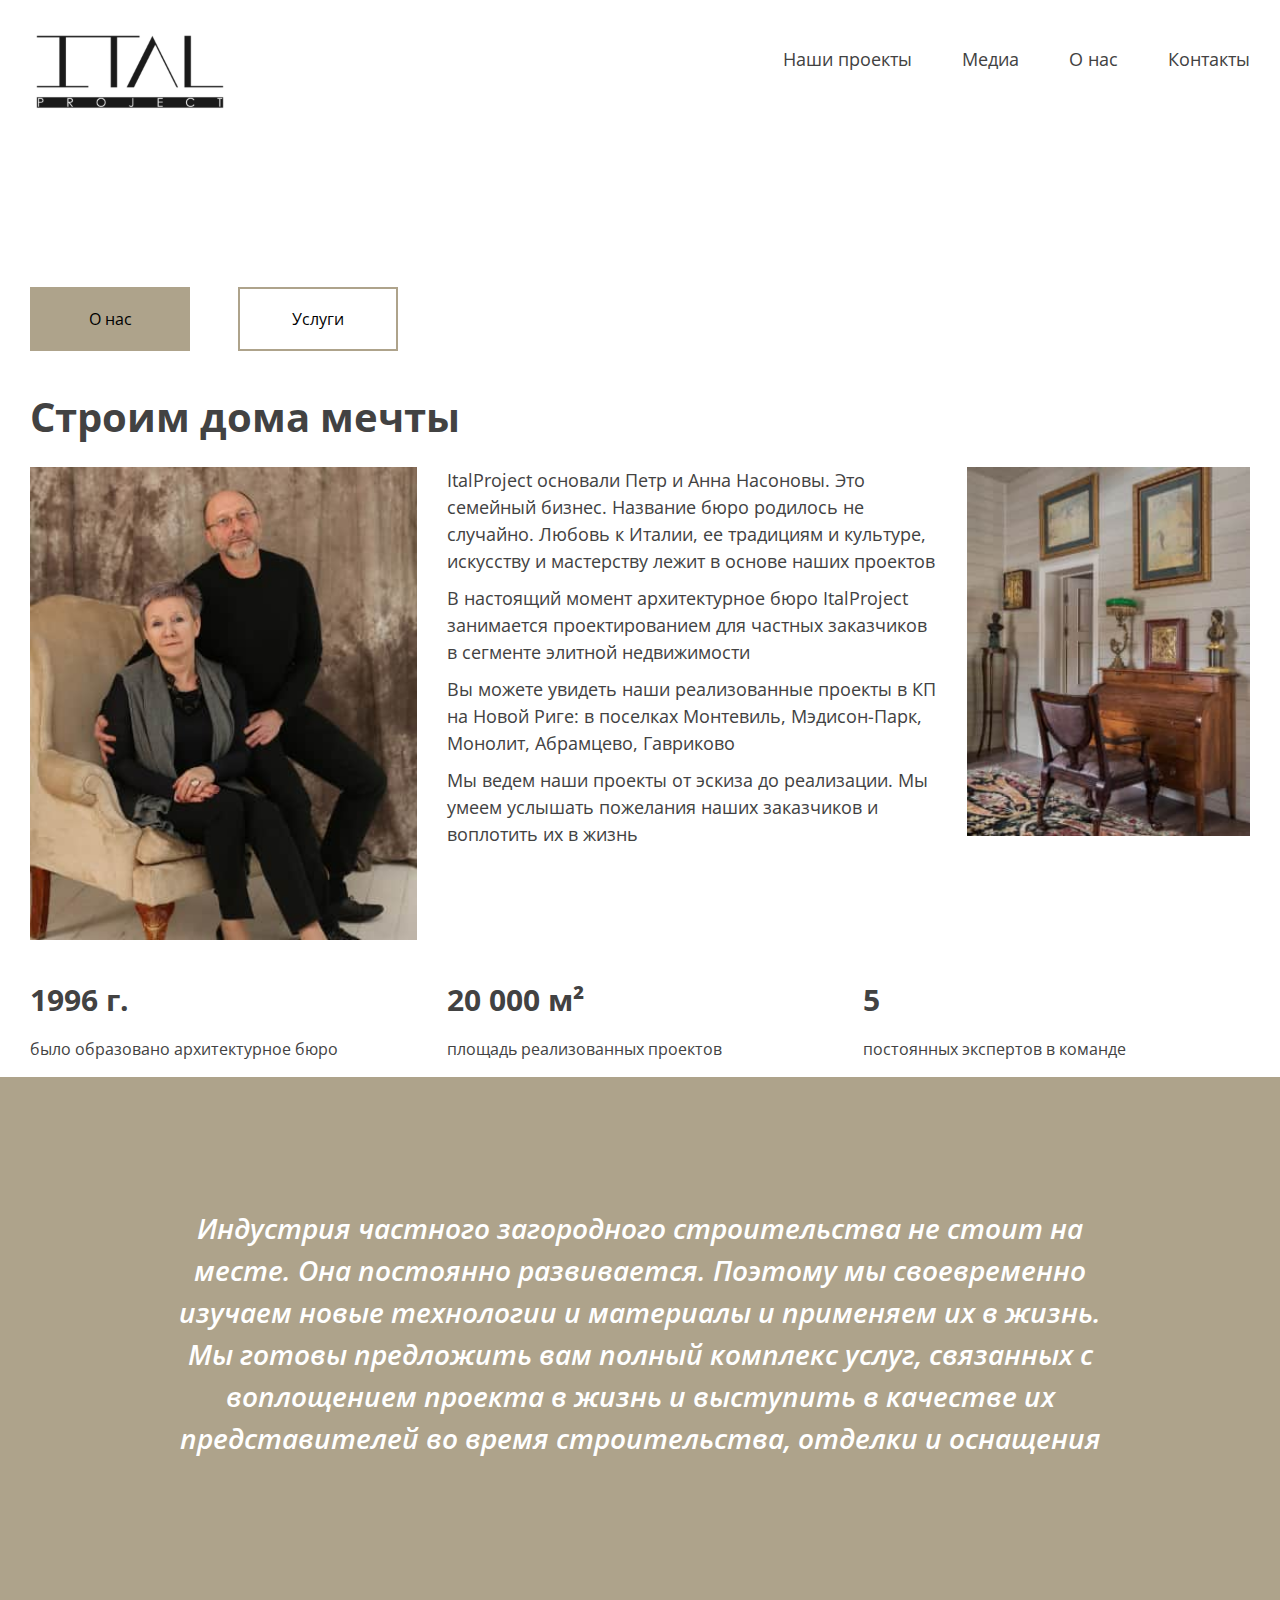
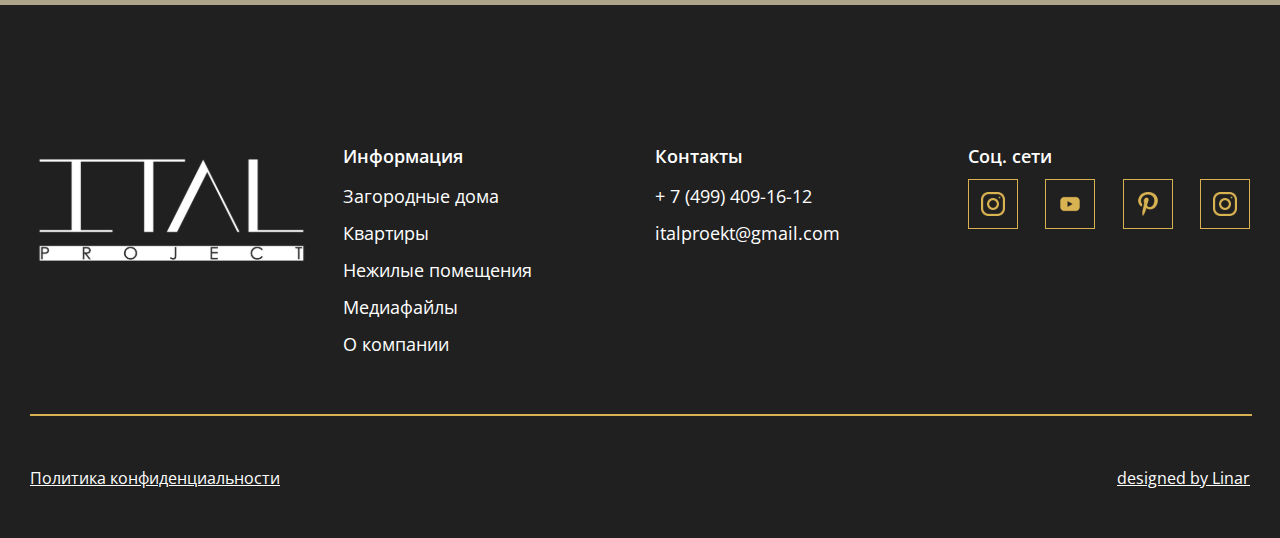
==== about.html @ 13b3e8b6 "Add files via upload" ====
<!DOCTYPE html>
<html lang="en">

<head>
    <!-- Required meta tags -->
    <meta charset="utf-8">
    <meta http-equiv="X-UA-Compatible" content="IE=edge">
    <meta name="viewport" content="width=device-width, initial-scale=1, maximum-scale=1, shrink-to-fit=no">
    <meta name="robots" content="index, follow">
    <!-- MetaTags -->
    <meta name="description" content="Description of the page less than 150 characters">
    <meta name="keywords" content="KeyWords">
    <!-- OG tags -->
    <meta property="og:type" content="website">
    <meta property="og:url" content="https://example.com">
    <meta property="og:title" content="Content Title">
    <meta property="og:image" content="https://www.developmentlogics.com/wp-content/uploads/2017/07/4.jpg">
    <meta property="og:description" content="Description Here">
    <meta property="og:site_name" content="Site Name">
    <meta property="og:locale" content="ru_RU">
    <meta name="twitter:card" content="summary">
    <meta name="twitter:title" content="Site Name">
    <meta name="twitter:description" content="Description Here">
    <meta name="twitter:image" content="https://www.developmentlogics.com/wp-content/uploads/2017/07/4.jpg">
    <!-- Favivon -->
    <link rel="shortcut icon" href="img/favicon/favicon.ico" type="image/x-icon">
    <!-- Apple Touch Icon -->
    <link rel="apple-touch-icon" href="img/favicon/apple-touch-icon.png">
    <!-- Mobiles Header Color -->
    <meta name="theme-color" content="#000">
    <meta name="msapplication-navbutton-color" content="#000">
    <meta name="apple-mobile-web-app-status-bar-style" content="#000">
    <!-- CSS -->
    <link rel="stylesheet" href="assets/css/libs.css">
    <link rel="stylesheet" href="assets/css/style.css">
    <title></title>
</head>

<body>



    <header class="header-bc" id="header">
        <div class="container">
            <div class="row">
                <div class="col-md-3">
                    <a class="header-logo" href="index.html">
                    </a>
                </div>
                <div class="col-md-6 offset-md-3">
                    <nav class="nav-menu">
                        <a class="menu-item" href="portfolio.html">Наши проекты</a>
                        <a class="menu-item" href="media.html">Медиа</a>
                        <a class="menu-item" href="#">О нас</a>
                        <a class="menu-item" href="#">Контакты</a>
                    </nav>
                </div>
            </div>
            <div class="burger-menu">
                <input type="checkbox" id="menu-toggle" />
                <label id="trigger" for="menu-toggle"></label>
                <label id="burger" for="menu-toggle"></label>
                <ul id="menu">
                    <li><a class="menu-item" href="portfolio.html">Наши проекты</a></li>
                    <li><a class="menu-item" href="media.html">Медиа</a></li>
                    <li><a class="menu-item" href="about.html">О нас</a></li>
                    <li><a class="menu-item" href="#">Контакты</a></li>
                </ul>
            </div>
        </div>
    </header>
    <section class="about">
        <div class="container">
            <div class="row">
                <div class="col-6 col-md-2">
                    <button class="tabs-button button-ative">О нас</button>
                </div>
                <div class="col-6 col-md-2">
                    <button class="tabs-button">Услуги</button>
                </div>
            </div>
            <ul class="tabs">
                <li>

                </li>
                <li>

                </li>
            </ul>
        </div>
        <div class="tab-content tab-active__content">
            <div class="container">
                <div class="row">
                    <div class="col-12">
                        <h2 class="tab-content__header">Строим дома мечты</h2>
                    </div>
                </div>

                <div class="tab-content__info">
                    <div class="row">
                        <div class="col-12 col-md-4">
                            <div class="tab-content__img">
                                <img src="assets/images/abouit-img1.jpg" alt="">
                            </div>
                        </div>
                        <div class="col-12 col-md-5">
                            <div class="tab-content__text">
                                <ul>
                                    <li>
                                        ItalProject основали Петр и Анна Насоновы. Это семейный бизнес. Название бюро родилось не случайно. Любовь к Италии, ее традициям и культуре, искусству и мастерству лежит в основе наших проектов
                                    </li>
                                    <li>
                                        В настоящий момент архитектурное бюро ItalProject занимается проектированием для частных заказчиков в сегменте элитной недвижимости
                                    </li>
                                    <li>
                                        Вы можете увидеть наши реализованные проекты в КП на Новой Риге: в поселках Монтевиль, Мэдисон-Парк, Монолит, Абрамцево, Гавриково
                                    </li>
                                    <li>
                                        Мы ведем наши проекты от эскиза до реализации. Мы умеем услышать пожелания наших заказчиков и воплотить их в жизнь
                                    </li>
                                </ul>
                            </div>
                        </div>
                        <div class="col-12 col-md-3">
                            <div class="tab-content__img">
                                <img src="assets/images/abouit-img2.jpg" alt="">
                            </div>
                        </div>
                    </div>
                    <div class="row">
                        <div class="col-12 col-md-4">
                            <div class="more-info">
                                <h3>
                                    1996 г.
                                </h3>
                                <p>
                                    было образовано архитектурное бюро
                                </p>
                            </div>
                        </div>
                        <div class="col-12 col-md-4">
                            <div class="more-info">
                                <h3>
                                    20 000 м²
                                </h3>
                                <p>
                                    площадь реализованных проектов
                                </p>
                            </div>
                        </div>
                        <div class="col-12 col-md-4">
                            <div class="more-info">
                                <h3>
                                    5
                                </h3>
                                <p>
                                    постоянных экспертов в команде
                                </p>
                            </div>
                        </div>
                    </div>
                </div>
            </div>
            <div class="slogan">
                <div class="container">
                    <div class="slogan-container">
                        <p class="slogan-text">
                            Индустрия частного загородного строительства не стоит на месте. Она постоянно развивается. Поэтому мы своевременно изучаем новые технологии и материалы и применяем их в жизнь. Мы готовы предложить вам полный комплекс услуг, связанных с воплощением проекта в жизнь и выступить в качестве их представителей во время строительства, отделки и оснащения
                        </p>
                    </div>
                </div>
            </div>
        </div>
        <div class="tab-content">
            <div class="about-prices">
                <div class="container">
                    <div class="row">
                        <div class="col-12">
                            <h2 class="tab-content__header">Наши услуги</h2>
                        </div>
                    </div>
                    <div class="row">
                        <div class="col-12 col-md-4">
                            <div class="about-prices__card">
                                <div class="card-img">
                                    <img src="assets/images/pr-img1.jpg" alt="">
                                </div>
                                <div class="card-text">
                                    <p class="card-text__info">
                                        Выездная консультация на участок перед покупкой земельного участка
                                    </p>
                                    <p class="card-text__price">
                                        20 000 р.
                                    </p>
                                    <a href="#" class="orange-btn">Отправить заявку</a>
                                </div>
                            </div>
                        </div>
                        <div class="col-12 col-md-4">
                            <div class="about-prices__card">
                                <div class="card-img">
                                    <img src="assets/images/pr-img1.jpg" alt="">
                                </div>
                                <div class="card-text">
                                    <p class="card-text__info">
                                        Разберу готовый проект. Онлайн консультация более 1 часа
                                    </p>
                                    <p class="card-text__price">
                                        15 000 р.
                                    </p>
                                    <a href="#" class="orange-btn">Отправить заявку</a>
                                </div>
                            </div>
                        </div>
                        <div class="col-12 col-md-4">
                            <div class="about-prices__card">
                                <div class="card-img">
                                    <img src="assets/images/pr-img1.jpg" alt="">
                                </div>
                                <div class="card-text">
                                    <p class="card-text__info">
                                        Разберу готовый проект. Консультация с выездом на участок
                                    </p>
                                    <p class="card-text__price">
                                        30 000 р.
                                    </p>
                                    <a href="#" class="orange-btn">Отправить заявку</a>
                                </div>
                            </div>
                        </div>
                        <div class="col-12 col-md-4">
                            <div class="about-prices__card">
                                <div class="card-img">
                                    <img src="assets/images/pr-img1.jpg" alt="">
                                </div>
                                <div class="card-text">
                                    <p class="card-text__info">
                                        Дизайн проекта интерьера
                                    </p>
                                    <p class="card-text__price">
                                        от 6500 р/м²
                                    </p>
                                    <a href="#" class="orange-btn">Отправить заявку</a>
                                </div>
                            </div>
                        </div>
                        <div class="col-12 col-md-4">
                            <div class="about-prices__card">
                                <div class="card-img">
                                    <img src="assets/images/pr-img1.jpg" alt="">
                                </div>
                                <div class="card-text">
                                    <p class="card-text__info">
                                        Архитектурный проект
                                    </p>
                                    <p class="card-text__price">
                                        от 6500 р/м²
                                    </p>
                                    <a href="#" class="orange-btn">Отправить заявку</a>
                                </div>
                            </div>
                        </div>
                    </div>
                </div>
            </div>
        </div>
    </section>




    <footer class="footer" id="footer">
        <div class="container">
            <div class="row">
                <div class="col-5 col-md-3">
                    <a href="#" class="footer__logo">
                        <img src="/assets/images/logo-white.svg" alt="" srcset="">
                    </a>
                </div>
                <div class=" col-md-3 footer-mob__none">
                    <div class="footer__section ">
                        <h4 class="footer__title">Информация</h4>
                        <a class="footer__info-link" href="#">Загородные дома</a>
                        <a class="footer__info-link" href="#">Квартиры</a>
                        <a class="footer__info-link" href="#">Нежилые помещения</a>
                        <a class="footer__info-link" href="#">Медиафайлы</a>
                        <a class="footer__info-link" href="#">О компании</a>
                    </div>
                </div>
                <div class="col-7 col-md-3">
                    <div class="footer__section">
                        <h4 class="footer__title footer-mob__none">Контакты</h4>
                        <a class="footer__info-tel" href="#">+ 7 (499) 409-16-12</a>
                        <a class="footer__info-mail" href="#">italproekt@gmail.com</a>
                    </div>
                </div>
                <div class="col-md-3">
                    <div class="footer__section">
                        <h4 class="footer__title footer-mob__none">Соц. сети</h4>
                        <div class="footer__social">
                            <div class="social__item">
                                <a href="#">
                                    <img src="/assets/images/footer-in.svg" alt="">
                                </a>
                            </div>
                            <div class="social__item">
                                <a href="#">
                                    <img src="/assets/images/footer-yt.svg" alt="">
                                </a>
                            </div>
                            <div class="social__item">
                                <a href="#">
                                    <img src="/assets/images/footer-pin.svg" alt="">
                                </a>
                            </div>
                            <div class="social__item">
                                <a href="#">
                                    <img src="/assets/images/footer-in.svg" alt="">
                                </a>
                            </div>
                        </div>
                    </div>
                </div>
            </div>
            <div class="row footer-mob__none">
                <div class="col-12">
                    <hr>
                </div>
                <div class="col-12">
                    <div class="privacy d-flex">
                        <a href="#" class="privacy-text">Политика конфиденциальности</a>
                        <a href="#"">designed by Linar</a>
                    </div>
                </div>
            </div>
            <div class=" footer-mob__accordion">
                            <button class="accordion">Информация</button>
                            <div class="panel">
                                <div class="footer__section ">
                                    <a class="footer__info-link" href="#">Загородные дома</a>
                                    <a class="footer__info-link" href="#">Квартиры</a>
                                    <a class="footer__info-link" href="#">Нежилые помещения</a>
                                    <a class="footer__info-link" href="#">Медиафайлы</a>
                                    <a class="footer__info-link" href="#">О компании</a>
                                </div>
                            </div>
                    </div>
                    <div class="row footer-mob__block privacy">
                        <div class="col-12">
                            <a href="#" class="privacy-text">Политика конфиденциальности</a>
                        </div>
                        <div class="col-12">
                            <a href="#"">designed by Linar</a>
                </div>
            </div>
        </div>
    </footer>
    <script src=" assets/js/app.js"></script>

</body>

</html>
---- assets/css/libs.css ----
*,:after,:before{box-sizing:border-box}html{font-family:sans-serif;line-height:1.15;-webkit-text-size-adjust:100%;-webkit-tap-highlight-color:rgba(0,0,0,0)}article,aside,figcaption,figure,footer,header,hgroup,main,nav,section{display:block}body{margin:0;font-family:-apple-system,BlinkMacSystemFont,Segoe UI,Roboto,Helvetica Neue,Arial,Noto Sans,sans-serif;font-size:1rem;font-weight:400;line-height:1.5;color:#212529;text-align:left;background-color:#fff}[tabindex="-1"]:focus:not(:focus-visible){outline:0!important}hr{box-sizing:content-box;height:0;overflow:visible}h1,h2,h3,h4,h5,h6{margin-top:0;margin-bottom:.5rem}p{margin-top:0;margin-bottom:1rem}abbr[data-original-title],abbr[title]{text-decoration:underline;-webkit-text-decoration:underline dotted;text-decoration:underline dotted;cursor:help;border-bottom:0;-webkit-text-decoration-skip-ink:none;text-decoration-skip-ink:none}address{font-style:normal;line-height:inherit}address,dl,ol,ul{margin-bottom:1rem}dl,ol,ul{margin-top:0}ol ol,ol ul,ul ol,ul ul{margin-bottom:0}dt{font-weight:700}dd{margin-bottom:.5rem;margin-left:0}blockquote{margin:0 0 1rem}b,strong{font-weight:bolder}small{font-size:80%}sub,sup{position:relative;font-size:75%;line-height:0;vertical-align:baseline}sub{bottom:-.25em}sup{top:-.5em}a{color:#007bff;text-decoration:none;background-color:transparent}a:hover{color:#0056b3;text-decoration:underline}a:not([href]),a:not([href]):hover{color:inherit;text-decoration:none}code,kbd,pre,samp{font-family:SFMono-Regular,Menlo,Monaco,Consolas,Liberation Mono,Courier New,monospace;font-size:1em}pre{margin-top:0;margin-bottom:1rem;overflow:auto;-ms-overflow-style:scrollbar}figure{margin:0 0 1rem}img{border-style:none}img,svg{vertical-align:middle}svg{overflow:hidden}table{border-collapse:collapse}caption{padding-top:.75rem;padding-bottom:.75rem;color:#6c757d;text-align:left;caption-side:bottom}th{text-align:inherit}label{display:inline-block;margin-bottom:.5rem}button{border-radius:0}button:focus{outline:1px dotted;outline:5px auto -webkit-focus-ring-color}button,input,optgroup,select,textarea{margin:0;font-family:inherit;font-size:inherit;line-height:inherit}button,input{overflow:visible}button,select{text-transform:none}[role=button]{cursor:pointer}select{word-wrap:normal}[type=button],[type=reset],[type=submit],button{-webkit-appearance:button}[type=button]:not(:disabled),[type=reset]:not(:disabled),[type=submit]:not(:disabled),button:not(:disabled){cursor:pointer}[type=button]::-moz-focus-inner,[type=reset]::-moz-focus-inner,[type=submit]::-moz-focus-inner,button::-moz-focus-inner{padding:0;border-style:none}input[type=checkbox],input[type=radio]{box-sizing:border-box;padding:0}textarea{overflow:auto;resize:vertical}fieldset{min-width:0;padding:0;margin:0;border:0}legend{display:block;width:100%;max-width:100%;padding:0;margin-bottom:.5rem;font-size:1.5rem;line-height:inherit;color:inherit;white-space:normal}progress{vertical-align:baseline}[type=number]::-webkit-inner-spin-button,[type=number]::-webkit-outer-spin-button{height:auto}[type=search]{outline-offset:-2px;-webkit-appearance:none}[type=search]::-webkit-search-decoration{-webkit-appearance:none}::-webkit-file-upload-button{font:inherit;-webkit-appearance:button}output{display:inline-block}summary{display:list-item;cursor:pointer}template{display:none}[hidden]{display:none!important}html{box-sizing:border-box;-ms-overflow-style:scrollbar}*,:after,:before{box-sizing:inherit}.container{width:100%;padding-right:15px;padding-left:15px;margin-right:auto;margin-left:auto}@media (min-width:576px){.container{max-width:540px}}@media (min-width:768px){.container{max-width:720px}}@media (min-width:992px){.container{max-width:960px}}@media (min-width:1150px){.container{max-width:1250px}}.container-fluid,.container-lg,.container-md,.container-sm,.container-xl{width:100%;padding-right:15px;padding-left:15px;margin-right:auto;margin-left:auto}@media (min-width:576px){.container,.container-sm{max-width:540px}}@media (min-width:768px){.container,.container-md,.container-sm{max-width:720px}}@media (min-width:992px){.container,.container-lg,.container-md,.container-sm{max-width:960px}}@media (min-width:1150px){.container,.container-lg,.container-md,.container-sm,.container-xl{max-width:1250px}}.row{display:-ms-flexbox;display:flex;-ms-flex-wrap:wrap;flex-wrap:wrap;margin-right:-15px;margin-left:-15px}.no-gutters{margin-right:0;margin-left:0}.no-gutters>.col,.no-gutters>[class*=col-]{padding-right:0;padding-left:0}.col,.col-1,.col-2,.col-3,.col-4,.col-5,.col-6,.col-7,.col-8,.col-9,.col-10,.col-11,.col-12,.col-auto,.col-lg,.col-lg-1,.col-lg-2,.col-lg-3,.col-lg-4,.col-lg-5,.col-lg-6,.col-lg-7,.col-lg-8,.col-lg-9,.col-lg-10,.col-lg-11,.col-lg-12,.col-lg-auto,.col-md,.col-md-1,.col-md-2,.col-md-3,.col-md-4,.col-md-5,.col-md-6,.col-md-7,.col-md-8,.col-md-9,.col-md-10,.col-md-11,.col-md-12,.col-md-auto,.col-sm,.col-sm-1,.col-sm-2,.col-sm-3,.col-sm-4,.col-sm-5,.col-sm-6,.col-sm-7,.col-sm-8,.col-sm-9,.col-sm-10,.col-sm-11,.col-sm-12,.col-sm-auto,.col-xl,.col-xl-1,.col-xl-2,.col-xl-3,.col-xl-4,.col-xl-5,.col-xl-6,.col-xl-7,.col-xl-8,.col-xl-9,.col-xl-10,.col-xl-11,.col-xl-12,.col-xl-auto{position:relative;width:100%;padding-right:15px;padding-left:15px}.col{-ms-flex-preferred-size:0;flex-basis:0;-ms-flex-positive:1;flex-grow:1;min-width:0;max-width:100%}.row-cols-1>*{-ms-flex:0 0 100%;flex:0 0 100%;max-width:100%}.row-cols-2>*{-ms-flex:0 0 50%;flex:0 0 50%;max-width:50%}.row-cols-3>*{-ms-flex:0 0 33.33333%;flex:0 0 33.33333%;max-width:33.33333%}.row-cols-4>*{-ms-flex:0 0 25%;flex:0 0 25%;max-width:25%}.row-cols-5>*{-ms-flex:0 0 20%;flex:0 0 20%;max-width:20%}.row-cols-6>*{-ms-flex:0 0 16.66667%;flex:0 0 16.66667%;max-width:16.66667%}.col-auto{-ms-flex:0 0 auto;flex:0 0 auto;width:auto;max-width:100%}.col-1{-ms-flex:0 0 8.33333%;flex:0 0 8.33333%;max-width:8.33333%}.col-2{-ms-flex:0 0 16.66667%;flex:0 0 16.66667%;max-width:16.66667%}.col-3{-ms-flex:0 0 25%;flex:0 0 25%;max-width:25%}.col-4{-ms-flex:0 0 33.33333%;flex:0 0 33.33333%;max-width:33.33333%}.col-5{-ms-flex:0 0 41.66667%;flex:0 0 41.66667%;max-width:41.66667%}.col-6{-ms-flex:0 0 50%;flex:0 0 50%;max-width:50%}.col-7{-ms-flex:0 0 58.33333%;flex:0 0 58.33333%;max-width:58.33333%}.col-8{-ms-flex:0 0 66.66667%;flex:0 0 66.66667%;max-width:66.66667%}.col-9{-ms-flex:0 0 75%;flex:0 0 75%;max-width:75%}.col-10{-ms-flex:0 0 83.33333%;flex:0 0 83.33333%;max-width:83.33333%}.col-11{-ms-flex:0 0 91.66667%;flex:0 0 91.66667%;max-width:91.66667%}.col-12{-ms-flex:0 0 100%;flex:0 0 100%;max-width:100%}.order-first{-ms-flex-order:-1;order:-1}.order-last{-ms-flex-order:13;order:13}.order-0{-ms-flex-order:0;order:0}.order-1{-ms-flex-order:1;order:1}.order-2{-ms-flex-order:2;order:2}.order-3{-ms-flex-order:3;order:3}.order-4{-ms-flex-order:4;order:4}.order-5{-ms-flex-order:5;order:5}.order-6{-ms-flex-order:6;order:6}.order-7{-ms-flex-order:7;order:7}.order-8{-ms-flex-order:8;order:8}.order-9{-ms-flex-order:9;order:9}.order-10{-ms-flex-order:10;order:10}.order-11{-ms-flex-order:11;order:11}.order-12{-ms-flex-order:12;order:12}.offset-1{margin-left:8.33333%}.offset-2{margin-left:16.66667%}.offset-3{margin-left:25%}.offset-4{margin-left:33.33333%}.offset-5{margin-left:41.66667%}.offset-6{margin-left:50%}.offset-7{margin-left:58.33333%}.offset-8{margin-left:66.66667%}.offset-9{margin-left:75%}.offset-10{margin-left:83.33333%}.offset-11{margin-left:91.66667%}@media (min-width:576px){.col-sm{-ms-flex-preferred-size:0;flex-basis:0;-ms-flex-positive:1;flex-grow:1;min-width:0;max-width:100%}.row-cols-sm-1>*{-ms-flex:0 0 100%;flex:0 0 100%;max-width:100%}.row-cols-sm-2>*{-ms-flex:0 0 50%;flex:0 0 50%;max-width:50%}.row-cols-sm-3>*{-ms-flex:0 0 33.33333%;flex:0 0 33.33333%;max-width:33.33333%}.row-cols-sm-4>*{-ms-flex:0 0 25%;flex:0 0 25%;max-width:25%}.row-cols-sm-5>*{-ms-flex:0 0 20%;flex:0 0 20%;max-width:20%}.row-cols-sm-6>*{-ms-flex:0 0 16.66667%;flex:0 0 16.66667%;max-width:16.66667%}.col-sm-auto{-ms-flex:0 0 auto;flex:0 0 auto;width:auto;max-width:100%}.col-sm-1{-ms-flex:0 0 8.33333%;flex:0 0 8.33333%;max-width:8.33333%}.col-sm-2{-ms-flex:0 0 16.66667%;flex:0 0 16.66667%;max-width:16.66667%}.col-sm-3{-ms-flex:0 0 25%;flex:0 0 25%;max-width:25%}.col-sm-4{-ms-flex:0 0 33.33333%;flex:0 0 33.33333%;max-width:33.33333%}.col-sm-5{-ms-flex:0 0 41.66667%;flex:0 0 41.66667%;max-width:41.66667%}.col-sm-6{-ms-flex:0 0 50%;flex:0 0 50%;max-width:50%}.col-sm-7{-ms-flex:0 0 58.33333%;flex:0 0 58.33333%;max-width:58.33333%}.col-sm-8{-ms-flex:0 0 66.66667%;flex:0 0 66.66667%;max-width:66.66667%}.col-sm-9{-ms-flex:0 0 75%;flex:0 0 75%;max-width:75%}.col-sm-10{-ms-flex:0 0 83.33333%;flex:0 0 83.33333%;max-width:83.33333%}.col-sm-11{-ms-flex:0 0 91.66667%;flex:0 0 91.66667%;max-width:91.66667%}.col-sm-12{-ms-flex:0 0 100%;flex:0 0 100%;max-width:100%}.order-sm-first{-ms-flex-order:-1;order:-1}.order-sm-last{-ms-flex-order:13;order:13}.order-sm-0{-ms-flex-order:0;order:0}.order-sm-1{-ms-flex-order:1;order:1}.order-sm-2{-ms-flex-order:2;order:2}.order-sm-3{-ms-flex-order:3;order:3}.order-sm-4{-ms-flex-order:4;order:4}.order-sm-5{-ms-flex-order:5;order:5}.order-sm-6{-ms-flex-order:6;order:6}.order-sm-7{-ms-flex-order:7;order:7}.order-sm-8{-ms-flex-order:8;order:8}.order-sm-9{-ms-flex-order:9;order:9}.order-sm-10{-ms-flex-order:10;order:10}.order-sm-11{-ms-flex-order:11;order:11}.order-sm-12{-ms-flex-order:12;order:12}.offset-sm-0{margin-left:0}.offset-sm-1{margin-left:8.33333%}.offset-sm-2{margin-left:16.66667%}.offset-sm-3{margin-left:25%}.offset-sm-4{margin-left:33.33333%}.offset-sm-5{margin-left:41.66667%}.offset-sm-6{margin-left:50%}.offset-sm-7{margin-left:58.33333%}.offset-sm-8{margin-left:66.66667%}.offset-sm-9{margin-left:75%}.offset-sm-10{margin-left:83.33333%}.offset-sm-11{margin-left:91.66667%}}@media (min-width:768px){.col-md{-ms-flex-preferred-size:0;flex-basis:0;-ms-flex-positive:1;flex-grow:1;min-width:0;max-width:100%}.row-cols-md-1>*{-ms-flex:0 0 100%;flex:0 0 100%;max-width:100%}.row-cols-md-2>*{-ms-flex:0 0 50%;flex:0 0 50%;max-width:50%}.row-cols-md-3>*{-ms-flex:0 0 33.33333%;flex:0 0 33.33333%;max-width:33.33333%}.row-cols-md-4>*{-ms-flex:0 0 25%;flex:0 0 25%;max-width:25%}.row-cols-md-5>*{-ms-flex:0 0 20%;flex:0 0 20%;max-width:20%}.row-cols-md-6>*{-ms-flex:0 0 16.66667%;flex:0 0 16.66667%;max-width:16.66667%}.col-md-auto{-ms-flex:0 0 auto;flex:0 0 auto;width:auto;max-width:100%}.col-md-1{-ms-flex:0 0 8.33333%;flex:0 0 8.33333%;max-width:8.33333%}.col-md-2{-ms-flex:0 0 16.66667%;flex:0 0 16.66667%;max-width:16.66667%}.col-md-3{-ms-flex:0 0 25%;flex:0 0 25%;max-width:25%}.col-md-4{-ms-flex:0 0 33.33333%;flex:0 0 33.33333%;max-width:33.33333%}.col-md-5{-ms-flex:0 0 41.66667%;flex:0 0 41.66667%;max-width:41.66667%}.col-md-6{-ms-flex:0 0 50%;flex:0 0 50%;max-width:50%}.col-md-7{-ms-flex:0 0 58.33333%;flex:0 0 58.33333%;max-width:58.33333%}.col-md-8{-ms-flex:0 0 66.66667%;flex:0 0 66.66667%;max-width:66.66667%}.col-md-9{-ms-flex:0 0 75%;flex:0 0 75%;max-width:75%}.col-md-10{-ms-flex:0 0 83.33333%;flex:0 0 83.33333%;max-width:83.33333%}.col-md-11{-ms-flex:0 0 91.66667%;flex:0 0 91.66667%;max-width:91.66667%}.col-md-12{-ms-flex:0 0 100%;flex:0 0 100%;max-width:100%}.order-md-first{-ms-flex-order:-1;order:-1}.order-md-last{-ms-flex-order:13;order:13}.order-md-0{-ms-flex-order:0;order:0}.order-md-1{-ms-flex-order:1;order:1}.order-md-2{-ms-flex-order:2;order:2}.order-md-3{-ms-flex-order:3;order:3}.order-md-4{-ms-flex-order:4;order:4}.order-md-5{-ms-flex-order:5;order:5}.order-md-6{-ms-flex-order:6;order:6}.order-md-7{-ms-flex-order:7;order:7}.order-md-8{-ms-flex-order:8;order:8}.order-md-9{-ms-flex-order:9;order:9}.order-md-10{-ms-flex-order:10;order:10}.order-md-11{-ms-flex-order:11;order:11}.order-md-12{-ms-flex-order:12;order:12}.offset-md-0{margin-left:0}.offset-md-1{margin-left:8.33333%}.offset-md-2{margin-left:16.66667%}.offset-md-3{margin-left:25%}.offset-md-4{margin-left:33.33333%}.offset-md-5{margin-left:41.66667%}.offset-md-6{margin-left:50%}.offset-md-7{margin-left:58.33333%}.offset-md-8{margin-left:66.66667%}.offset-md-9{margin-left:75%}.offset-md-10{margin-left:83.33333%}.offset-md-11{margin-left:91.66667%}}@media (min-width:992px){.col-lg{-ms-flex-preferred-size:0;flex-basis:0;-ms-flex-positive:1;flex-grow:1;min-width:0;max-width:100%}.row-cols-lg-1>*{-ms-flex:0 0 100%;flex:0 0 100%;max-width:100%}.row-cols-lg-2>*{-ms-flex:0 0 50%;flex:0 0 50%;max-width:50%}.row-cols-lg-3>*{-ms-flex:0 0 33.33333%;flex:0 0 33.33333%;max-width:33.33333%}.row-cols-lg-4>*{-ms-flex:0 0 25%;flex:0 0 25%;max-width:25%}.row-cols-lg-5>*{-ms-flex:0 0 20%;flex:0 0 20%;max-width:20%}.row-cols-lg-6>*{-ms-flex:0 0 16.66667%;flex:0 0 16.66667%;max-width:16.66667%}.col-lg-auto{-ms-flex:0 0 auto;flex:0 0 auto;width:auto;max-width:100%}.col-lg-1{-ms-flex:0 0 8.33333%;flex:0 0 8.33333%;max-width:8.33333%}.col-lg-2{-ms-flex:0 0 16.66667%;flex:0 0 16.66667%;max-width:16.66667%}.col-lg-3{-ms-flex:0 0 25%;flex:0 0 25%;max-width:25%}.col-lg-4{-ms-flex:0 0 33.33333%;flex:0 0 33.33333%;max-width:33.33333%}.col-lg-5{-ms-flex:0 0 41.66667%;flex:0 0 41.66667%;max-width:41.66667%}.col-lg-6{-ms-flex:0 0 50%;flex:0 0 50%;max-width:50%}.col-lg-7{-ms-flex:0 0 58.33333%;flex:0 0 58.33333%;max-width:58.33333%}.col-lg-8{-ms-flex:0 0 66.66667%;flex:0 0 66.66667%;max-width:66.66667%}.col-lg-9{-ms-flex:0 0 75%;flex:0 0 75%;max-width:75%}.col-lg-10{-ms-flex:0 0 83.33333%;flex:0 0 83.33333%;max-width:83.33333%}.col-lg-11{-ms-flex:0 0 91.66667%;flex:0 0 91.66667%;max-width:91.66667%}.col-lg-12{-ms-flex:0 0 100%;flex:0 0 100%;max-width:100%}.order-lg-first{-ms-flex-order:-1;order:-1}.order-lg-last{-ms-flex-order:13;order:13}.order-lg-0{-ms-flex-order:0;order:0}.order-lg-1{-ms-flex-order:1;order:1}.order-lg-2{-ms-flex-order:2;order:2}.order-lg-3{-ms-flex-order:3;order:3}.order-lg-4{-ms-flex-order:4;order:4}.order-lg-5{-ms-flex-order:5;order:5}.order-lg-6{-ms-flex-order:6;order:6}.order-lg-7{-ms-flex-order:7;order:7}.order-lg-8{-ms-flex-order:8;order:8}.order-lg-9{-ms-flex-order:9;order:9}.order-lg-10{-ms-flex-order:10;order:10}.order-lg-11{-ms-flex-order:11;order:11}.order-lg-12{-ms-flex-order:12;order:12}.offset-lg-0{margin-left:0}.offset-lg-1{margin-left:8.33333%}.offset-lg-2{margin-left:16.66667%}.offset-lg-3{margin-left:25%}.offset-lg-4{margin-left:33.33333%}.offset-lg-5{margin-left:41.66667%}.offset-lg-6{margin-left:50%}.offset-lg-7{margin-left:58.33333%}.offset-lg-8{margin-left:66.66667%}.offset-lg-9{margin-left:75%}.offset-lg-10{margin-left:83.33333%}.offset-lg-11{margin-left:91.66667%}}@media (min-width:1150px){.col-xl{-ms-flex-preferred-size:0;flex-basis:0;-ms-flex-positive:1;flex-grow:1;min-width:0;max-width:100%}.row-cols-xl-1>*{-ms-flex:0 0 100%;flex:0 0 100%;max-width:100%}.row-cols-xl-2>*{-ms-flex:0 0 50%;flex:0 0 50%;max-width:50%}.row-cols-xl-3>*{-ms-flex:0 0 33.33333%;flex:0 0 33.33333%;max-width:33.33333%}.row-cols-xl-4>*{-ms-flex:0 0 25%;flex:0 0 25%;max-width:25%}.row-cols-xl-5>*{-ms-flex:0 0 20%;flex:0 0 20%;max-width:20%}.row-cols-xl-6>*{-ms-flex:0 0 16.66667%;flex:0 0 16.66667%;max-width:16.66667%}.col-xl-auto{-ms-flex:0 0 auto;flex:0 0 auto;width:auto;max-width:100%}.col-xl-1{-ms-flex:0 0 8.33333%;flex:0 0 8.33333%;max-width:8.33333%}.col-xl-2{-ms-flex:0 0 16.66667%;flex:0 0 16.66667%;max-width:16.66667%}.col-xl-3{-ms-flex:0 0 25%;flex:0 0 25%;max-width:25%}.col-xl-4{-ms-flex:0 0 33.33333%;flex:0 0 33.33333%;max-width:33.33333%}.col-xl-5{-ms-flex:0 0 41.66667%;flex:0 0 41.66667%;max-width:41.66667%}.col-xl-6{-ms-flex:0 0 50%;flex:0 0 50%;max-width:50%}.col-xl-7{-ms-flex:0 0 58.33333%;flex:0 0 58.33333%;max-width:58.33333%}.col-xl-8{-ms-flex:0 0 66.66667%;flex:0 0 66.66667%;max-width:66.66667%}.col-xl-9{-ms-flex:0 0 75%;flex:0 0 75%;max-width:75%}.col-xl-10{-ms-flex:0 0 83.33333%;flex:0 0 83.33333%;max-width:83.33333%}.col-xl-11{-ms-flex:0 0 91.66667%;flex:0 0 91.66667%;max-width:91.66667%}.col-xl-12{-ms-flex:0 0 100%;flex:0 0 100%;max-width:100%}.order-xl-first{-ms-flex-order:-1;order:-1}.order-xl-last{-ms-flex-order:13;order:13}.order-xl-0{-ms-flex-order:0;order:0}.order-xl-1{-ms-flex-order:1;order:1}.order-xl-2{-ms-flex-order:2;order:2}.order-xl-3{-ms-flex-order:3;order:3}.order-xl-4{-ms-flex-order:4;order:4}.order-xl-5{-ms-flex-order:5;order:5}.order-xl-6{-ms-flex-order:6;order:6}.order-xl-7{-ms-flex-order:7;order:7}.order-xl-8{-ms-flex-order:8;order:8}.order-xl-9{-ms-flex-order:9;order:9}.order-xl-10{-ms-flex-order:10;order:10}.order-xl-11{-ms-flex-order:11;order:11}.order-xl-12{-ms-flex-order:12;order:12}.offset-xl-0{margin-left:0}.offset-xl-1{margin-left:8.33333%}.offset-xl-2{margin-left:16.66667%}.offset-xl-3{margin-left:25%}.offset-xl-4{margin-left:33.33333%}.offset-xl-5{margin-left:41.66667%}.offset-xl-6{margin-left:50%}.offset-xl-7{margin-left:58.33333%}.offset-xl-8{margin-left:66.66667%}.offset-xl-9{margin-left:75%}.offset-xl-10{margin-left:83.33333%}.offset-xl-11{margin-left:91.66667%}}.d-none{display:none!important}.d-inline{display:inline!important}.d-inline-block{display:inline-block!important}.d-block{display:block!important}.d-table{display:table!important}.d-table-row{display:table-row!important}.d-table-cell{display:table-cell!important}.d-flex{display:-ms-flexbox!important;display:flex!important}.d-inline-flex{display:-ms-inline-flexbox!important;display:inline-flex!important}@media (min-width:576px){.d-sm-none{display:none!important}.d-sm-inline{display:inline!important}.d-sm-inline-block{display:inline-block!important}.d-sm-block{display:block!important}.d-sm-table{display:table!important}.d-sm-table-row{display:table-row!important}.d-sm-table-cell{display:table-cell!important}.d-sm-flex{display:-ms-flexbox!important;display:flex!important}.d-sm-inline-flex{display:-ms-inline-flexbox!important;display:inline-flex!important}}@media (min-width:768px){.d-md-none{display:none!important}.d-md-inline{display:inline!important}.d-md-inline-block{display:inline-block!important}.d-md-block{display:block!important}.d-md-table{display:table!important}.d-md-table-row{display:table-row!important}.d-md-table-cell{display:table-cell!important}.d-md-flex{display:-ms-flexbox!important;display:flex!important}.d-md-inline-flex{display:-ms-inline-flexbox!important;display:inline-flex!important}}@media (min-width:992px){.d-lg-none{display:none!important}.d-lg-inline{display:inline!important}.d-lg-inline-block{display:inline-block!important}.d-lg-block{display:block!important}.d-lg-table{display:table!important}.d-lg-table-row{display:table-row!important}.d-lg-table-cell{display:table-cell!important}.d-lg-flex{display:-ms-flexbox!important;display:flex!important}.d-lg-inline-flex{display:-ms-inline-flexbox!important;display:inline-flex!important}}@media (min-width:1150px){.d-xl-none{display:none!important}.d-xl-inline{display:inline!important}.d-xl-inline-block{display:inline-block!important}.d-xl-block{display:block!important}.d-xl-table{display:table!important}.d-xl-table-row{display:table-row!important}.d-xl-table-cell{display:table-cell!important}.d-xl-flex{display:-ms-flexbox!important;display:flex!important}.d-xl-inline-flex{display:-ms-inline-flexbox!important;display:inline-flex!important}}@media print{.d-print-none{display:none!important}.d-print-inline{display:inline!important}.d-print-inline-block{display:inline-block!important}.d-print-block{display:block!important}.d-print-table{display:table!important}.d-print-table-row{display:table-row!important}.d-print-table-cell{display:table-cell!important}.d-print-flex{display:-ms-flexbox!important;display:flex!important}.d-print-inline-flex{display:-ms-inline-flexbox!important;display:inline-flex!important}}.flex-row{-ms-flex-direction:row!important;flex-direction:row!important}.flex-column{-ms-flex-direction:column!important;flex-direction:column!important}.flex-row-reverse{-ms-flex-direction:row-reverse!important;flex-direction:row-reverse!important}.flex-column-reverse{-ms-flex-direction:column-reverse!important;flex-direction:column-reverse!important}.flex-wrap{-ms-flex-wrap:wrap!important;flex-wrap:wrap!important}.flex-nowrap{-ms-flex-wrap:nowrap!important;flex-wrap:nowrap!important}.flex-wrap-reverse{-ms-flex-wrap:wrap-reverse!important;flex-wrap:wrap-reverse!important}.flex-fill{-ms-flex:1 1 auto!important;flex:1 1 auto!important}.flex-grow-0{-ms-flex-positive:0!important;flex-grow:0!important}.flex-grow-1{-ms-flex-positive:1!important;flex-grow:1!important}.flex-shrink-0{-ms-flex-negative:0!important;flex-shrink:0!important}.flex-shrink-1{-ms-flex-negative:1!important;flex-shrink:1!important}.justify-content-start{-ms-flex-pack:start!important;justify-content:flex-start!important}.justify-content-end{-ms-flex-pack:end!important;justify-content:flex-end!important}.justify-content-center{-ms-flex-pack:center!important;justify-content:center!important}.justify-content-between{-ms-flex-pack:justify!important;justify-content:space-between!important}.justify-content-around{-ms-flex-pack:distribute!important;justify-content:space-around!important}.align-items-start{-ms-flex-align:start!important;align-items:flex-start!important}.align-items-end{-ms-flex-align:end!important;align-items:flex-end!important}.align-items-center{-ms-flex-align:center!important;align-items:center!important}.align-items-baseline{-ms-flex-align:baseline!important;align-items:baseline!important}.align-items-stretch{-ms-flex-align:stretch!important;align-items:stretch!important}.align-content-start{-ms-flex-line-pack:start!important;align-content:flex-start!important}.align-content-end{-ms-flex-line-pack:end!important;align-content:flex-end!important}.align-content-center{-ms-flex-line-pack:center!important;align-content:center!important}.align-content-between{-ms-flex-line-pack:justify!important;align-content:space-between!important}.align-content-around{-ms-flex-line-pack:distribute!important;align-content:space-around!important}.align-content-stretch{-ms-flex-line-pack:stretch!important;align-content:stretch!important}.align-self-auto{-ms-flex-item-align:auto!important;align-self:auto!important}.align-self-start{-ms-flex-item-align:start!important;align-self:flex-start!important}.align-self-end{-ms-flex-item-align:end!important;align-self:flex-end!important}.align-self-center{-ms-flex-item-align:center!important;align-self:center!important}.align-self-baseline{-ms-flex-item-align:baseline!important;align-self:baseline!important}.align-self-stretch{-ms-flex-item-align:stretch!important;align-self:stretch!important}@media (min-width:576px){.flex-sm-row{-ms-flex-direction:row!important;flex-direction:row!important}.flex-sm-column{-ms-flex-direction:column!important;flex-direction:column!important}.flex-sm-row-reverse{-ms-flex-direction:row-reverse!important;flex-direction:row-reverse!important}.flex-sm-column-reverse{-ms-flex-direction:column-reverse!important;flex-direction:column-reverse!important}.flex-sm-wrap{-ms-flex-wrap:wrap!important;flex-wrap:wrap!important}.flex-sm-nowrap{-ms-flex-wrap:nowrap!important;flex-wrap:nowrap!important}.flex-sm-wrap-reverse{-ms-flex-wrap:wrap-reverse!important;flex-wrap:wrap-reverse!important}.flex-sm-fill{-ms-flex:1 1 auto!important;flex:1 1 auto!important}.flex-sm-grow-0{-ms-flex-positive:0!important;flex-grow:0!important}.flex-sm-grow-1{-ms-flex-positive:1!important;flex-grow:1!important}.flex-sm-shrink-0{-ms-flex-negative:0!important;flex-shrink:0!important}.flex-sm-shrink-1{-ms-flex-negative:1!important;flex-shrink:1!important}.justify-content-sm-start{-ms-flex-pack:start!important;justify-content:flex-start!important}.justify-content-sm-end{-ms-flex-pack:end!important;justify-content:flex-end!important}.justify-content-sm-center{-ms-flex-pack:center!important;justify-content:center!important}.justify-content-sm-between{-ms-flex-pack:justify!important;justify-content:space-between!important}.justify-content-sm-around{-ms-flex-pack:distribute!important;justify-content:space-around!important}.align-items-sm-start{-ms-flex-align:start!important;align-items:flex-start!important}.align-items-sm-end{-ms-flex-align:end!important;align-items:flex-end!important}.align-items-sm-center{-ms-flex-align:center!important;align-items:center!important}.align-items-sm-baseline{-ms-flex-align:baseline!important;align-items:baseline!important}.align-items-sm-stretch{-ms-flex-align:stretch!important;align-items:stretch!important}.align-content-sm-start{-ms-flex-line-pack:start!important;align-content:flex-start!important}.align-content-sm-end{-ms-flex-line-pack:end!important;align-content:flex-end!important}.align-content-sm-center{-ms-flex-line-pack:center!important;align-content:center!important}.align-content-sm-between{-ms-flex-line-pack:justify!important;align-content:space-between!important}.align-content-sm-around{-ms-flex-line-pack:distribute!important;align-content:space-around!important}.align-content-sm-stretch{-ms-flex-line-pack:stretch!important;align-content:stretch!important}.align-self-sm-auto{-ms-flex-item-align:auto!important;align-self:auto!important}.align-self-sm-start{-ms-flex-item-align:start!important;align-self:flex-start!important}.align-self-sm-end{-ms-flex-item-align:end!important;align-self:flex-end!important}.align-self-sm-center{-ms-flex-item-align:center!important;align-self:center!important}.align-self-sm-baseline{-ms-flex-item-align:baseline!important;align-self:baseline!important}.align-self-sm-stretch{-ms-flex-item-align:stretch!important;align-self:stretch!important}}@media (min-width:768px){.flex-md-row{-ms-flex-direction:row!important;flex-direction:row!important}.flex-md-column{-ms-flex-direction:column!important;flex-direction:column!important}.flex-md-row-reverse{-ms-flex-direction:row-reverse!important;flex-direction:row-reverse!important}.flex-md-column-reverse{-ms-flex-direction:column-reverse!important;flex-direction:column-reverse!important}.flex-md-wrap{-ms-flex-wrap:wrap!important;flex-wrap:wrap!important}.flex-md-nowrap{-ms-flex-wrap:nowrap!important;flex-wrap:nowrap!important}.flex-md-wrap-reverse{-ms-flex-wrap:wrap-reverse!important;flex-wrap:wrap-reverse!important}.flex-md-fill{-ms-flex:1 1 auto!important;flex:1 1 auto!important}.flex-md-grow-0{-ms-flex-positive:0!important;flex-grow:0!important}.flex-md-grow-1{-ms-flex-positive:1!important;flex-grow:1!important}.flex-md-shrink-0{-ms-flex-negative:0!important;flex-shrink:0!important}.flex-md-shrink-1{-ms-flex-negative:1!important;flex-shrink:1!important}.justify-content-md-start{-ms-flex-pack:start!important;justify-content:flex-start!important}.justify-content-md-end{-ms-flex-pack:end!important;justify-content:flex-end!important}.justify-content-md-center{-ms-flex-pack:center!important;justify-content:center!important}.justify-content-md-between{-ms-flex-pack:justify!important;justify-content:space-between!important}.justify-content-md-around{-ms-flex-pack:distribute!important;justify-content:space-around!important}.align-items-md-start{-ms-flex-align:start!important;align-items:flex-start!important}.align-items-md-end{-ms-flex-align:end!important;align-items:flex-end!important}.align-items-md-center{-ms-flex-align:center!important;align-items:center!important}.align-items-md-baseline{-ms-flex-align:baseline!important;align-items:baseline!important}.align-items-md-stretch{-ms-flex-align:stretch!important;align-items:stretch!important}.align-content-md-start{-ms-flex-line-pack:start!important;align-content:flex-start!important}.align-content-md-end{-ms-flex-line-pack:end!important;align-content:flex-end!important}.align-content-md-center{-ms-flex-line-pack:center!important;align-content:center!important}.align-content-md-between{-ms-flex-line-pack:justify!important;align-content:space-between!important}.align-content-md-around{-ms-flex-line-pack:distribute!important;align-content:space-around!important}.align-content-md-stretch{-ms-flex-line-pack:stretch!important;align-content:stretch!important}.align-self-md-auto{-ms-flex-item-align:auto!important;align-self:auto!important}.align-self-md-start{-ms-flex-item-align:start!important;align-self:flex-start!important}.align-self-md-end{-ms-flex-item-align:end!important;align-self:flex-end!important}.align-self-md-center{-ms-flex-item-align:center!important;align-self:center!important}.align-self-md-baseline{-ms-flex-item-align:baseline!important;align-self:baseline!important}.align-self-md-stretch{-ms-flex-item-align:stretch!important;align-self:stretch!important}}@media (min-width:992px){.flex-lg-row{-ms-flex-direction:row!important;flex-direction:row!important}.flex-lg-column{-ms-flex-direction:column!important;flex-direction:column!important}.flex-lg-row-reverse{-ms-flex-direction:row-reverse!important;flex-direction:row-reverse!important}.flex-lg-column-reverse{-ms-flex-direction:column-reverse!important;flex-direction:column-reverse!important}.flex-lg-wrap{-ms-flex-wrap:wrap!important;flex-wrap:wrap!important}.flex-lg-nowrap{-ms-flex-wrap:nowrap!important;flex-wrap:nowrap!important}.flex-lg-wrap-reverse{-ms-flex-wrap:wrap-reverse!important;flex-wrap:wrap-reverse!important}.flex-lg-fill{-ms-flex:1 1 auto!important;flex:1 1 auto!important}.flex-lg-grow-0{-ms-flex-positive:0!important;flex-grow:0!important}.flex-lg-grow-1{-ms-flex-positive:1!important;flex-grow:1!important}.flex-lg-shrink-0{-ms-flex-negative:0!important;flex-shrink:0!important}.flex-lg-shrink-1{-ms-flex-negative:1!important;flex-shrink:1!important}.justify-content-lg-start{-ms-flex-pack:start!important;justify-content:flex-start!important}.justify-content-lg-end{-ms-flex-pack:end!important;justify-content:flex-end!important}.justify-content-lg-center{-ms-flex-pack:center!important;justify-content:center!important}.justify-content-lg-between{-ms-flex-pack:justify!important;justify-content:space-between!important}.justify-content-lg-around{-ms-flex-pack:distribute!important;justify-content:space-around!important}.align-items-lg-start{-ms-flex-align:start!important;align-items:flex-start!important}.align-items-lg-end{-ms-flex-align:end!important;align-items:flex-end!important}.align-items-lg-center{-ms-flex-align:center!important;align-items:center!important}.align-items-lg-baseline{-ms-flex-align:baseline!important;align-items:baseline!important}.align-items-lg-stretch{-ms-flex-align:stretch!important;align-items:stretch!important}.align-content-lg-start{-ms-flex-line-pack:start!important;align-content:flex-start!important}.align-content-lg-end{-ms-flex-line-pack:end!important;align-content:flex-end!important}.align-content-lg-center{-ms-flex-line-pack:center!important;align-content:center!important}.align-content-lg-between{-ms-flex-line-pack:justify!important;align-content:space-between!important}.align-content-lg-around{-ms-flex-line-pack:distribute!important;align-content:space-around!important}.align-content-lg-stretch{-ms-flex-line-pack:stretch!important;align-content:stretch!important}.align-self-lg-auto{-ms-flex-item-align:auto!important;align-self:auto!important}.align-self-lg-start{-ms-flex-item-align:start!important;align-self:flex-start!important}.align-self-lg-end{-ms-flex-item-align:end!important;align-self:flex-end!important}.align-self-lg-center{-ms-flex-item-align:center!important;align-self:center!important}.align-self-lg-baseline{-ms-flex-item-align:baseline!important;align-self:baseline!important}.align-self-lg-stretch{-ms-flex-item-align:stretch!important;align-self:stretch!important}}@media (min-width:1150px){.flex-xl-row{-ms-flex-direction:row!important;flex-direction:row!important}.flex-xl-column{-ms-flex-direction:column!important;flex-direction:column!important}.flex-xl-row-reverse{-ms-flex-direction:row-reverse!important;flex-direction:row-reverse!important}.flex-xl-column-reverse{-ms-flex-direction:column-reverse!important;flex-direction:column-reverse!important}.flex-xl-wrap{-ms-flex-wrap:wrap!important;flex-wrap:wrap!important}.flex-xl-nowrap{-ms-flex-wrap:nowrap!important;flex-wrap:nowrap!important}.flex-xl-wrap-reverse{-ms-flex-wrap:wrap-reverse!important;flex-wrap:wrap-reverse!important}.flex-xl-fill{-ms-flex:1 1 auto!important;flex:1 1 auto!important}.flex-xl-grow-0{-ms-flex-positive:0!important;flex-grow:0!important}.flex-xl-grow-1{-ms-flex-positive:1!important;flex-grow:1!important}.flex-xl-shrink-0{-ms-flex-negative:0!important;flex-shrink:0!important}.flex-xl-shrink-1{-ms-flex-negative:1!important;flex-shrink:1!important}.justify-content-xl-start{-ms-flex-pack:start!important;justify-content:flex-start!important}.justify-content-xl-end{-ms-flex-pack:end!important;justify-content:flex-end!important}.justify-content-xl-center{-ms-flex-pack:center!important;justify-content:center!important}.justify-content-xl-between{-ms-flex-pack:justify!important;justify-content:space-between!important}.justify-content-xl-around{-ms-flex-pack:distribute!important;justify-content:space-around!important}.align-items-xl-start{-ms-flex-align:start!important;align-items:flex-start!important}.align-items-xl-end{-ms-flex-align:end!important;align-items:flex-end!important}.align-items-xl-center{-ms-flex-align:center!important;align-items:center!important}.align-items-xl-baseline{-ms-flex-align:baseline!important;align-items:baseline!important}.align-items-xl-stretch{-ms-flex-align:stretch!important;align-items:stretch!important}.align-content-xl-start{-ms-flex-line-pack:start!important;align-content:flex-start!important}.align-content-xl-end{-ms-flex-line-pack:end!important;align-content:flex-end!important}.align-content-xl-center{-ms-flex-line-pack:center!important;align-content:center!important}.align-content-xl-between{-ms-flex-line-pack:justify!important;align-content:space-between!important}.align-content-xl-around{-ms-flex-line-pack:distribute!important;align-content:space-around!important}.align-content-xl-stretch{-ms-flex-line-pack:stretch!important;align-content:stretch!important}.align-self-xl-auto{-ms-flex-item-align:auto!important;align-self:auto!important}.align-self-xl-start{-ms-flex-item-align:start!important;align-self:flex-start!important}.align-self-xl-end{-ms-flex-item-align:end!important;align-self:flex-end!important}.align-self-xl-center{-ms-flex-item-align:center!important;align-self:center!important}.align-self-xl-baseline{-ms-flex-item-align:baseline!important;align-self:baseline!important}.align-self-xl-stretch{-ms-flex-item-align:stretch!important;align-self:stretch!important}}.m-0{margin:0!important}.mt-0,.my-0{margin-top:0!important}.mr-0,.mx-0{margin-right:0!important}.mb-0,.my-0{margin-bottom:0!important}.ml-0,.mx-0{margin-left:0!important}.m-1{margin:.25rem!important}.mt-1,.my-1{margin-top:.25rem!important}.mr-1,.mx-1{margin-right:.25rem!important}.mb-1,.my-1{margin-bottom:.25rem!important}.ml-1,.mx-1{margin-left:.25rem!important}.m-2{margin:.5rem!important}.mt-2,.my-2{margin-top:.5rem!important}.mr-2,.mx-2{margin-right:.5rem!important}.mb-2,.my-2{margin-bottom:.5rem!important}.ml-2,.mx-2{margin-left:.5rem!important}.m-3{margin:1rem!important}.mt-3,.my-3{margin-top:1rem!important}.mr-3,.mx-3{margin-right:1rem!important}.mb-3,.my-3{margin-bottom:1rem!important}.ml-3,.mx-3{margin-left:1rem!important}.m-4{margin:1.5rem!important}.mt-4,.my-4{margin-top:1.5rem!important}.mr-4,.mx-4{margin-right:1.5rem!important}.mb-4,.my-4{margin-bottom:1.5rem!important}.ml-4,.mx-4{margin-left:1.5rem!important}.m-5{margin:3rem!important}.mt-5,.my-5{margin-top:3rem!important}.mr-5,.mx-5{margin-right:3rem!important}.mb-5,.my-5{margin-bottom:3rem!important}.ml-5,.mx-5{margin-left:3rem!important}.p-0{padding:0!important}.pt-0,.py-0{padding-top:0!important}.pr-0,.px-0{padding-right:0!important}.pb-0,.py-0{padding-bottom:0!important}.pl-0,.px-0{padding-left:0!important}.p-1{padding:.25rem!important}.pt-1,.py-1{padding-top:.25rem!important}.pr-1,.px-1{padding-right:.25rem!important}.pb-1,.py-1{padding-bottom:.25rem!important}.pl-1,.px-1{padding-left:.25rem!important}.p-2{padding:.5rem!important}.pt-2,.py-2{padding-top:.5rem!important}.pr-2,.px-2{padding-right:.5rem!important}.pb-2,.py-2{padding-bottom:.5rem!important}.pl-2,.px-2{padding-left:.5rem!important}.p-3{padding:1rem!important}.pt-3,.py-3{padding-top:1rem!important}.pr-3,.px-3{padding-right:1rem!important}.pb-3,.py-3{padding-bottom:1rem!important}.pl-3,.px-3{padding-left:1rem!important}.p-4{padding:1.5rem!important}.pt-4,.py-4{padding-top:1.5rem!important}.pr-4,.px-4{padding-right:1.5rem!important}.pb-4,.py-4{padding-bottom:1.5rem!important}.pl-4,.px-4{padding-left:1.5rem!important}.p-5{padding:3rem!important}.pt-5,.py-5{padding-top:3rem!important}.pr-5,.px-5{padding-right:3rem!important}.pb-5,.py-5{padding-bottom:3rem!important}.pl-5,.px-5{padding-left:3rem!important}.m-n1{margin:-.25rem!important}.mt-n1,.my-n1{margin-top:-.25rem!important}.mr-n1,.mx-n1{margin-right:-.25rem!important}.mb-n1,.my-n1{margin-bottom:-.25rem!important}.ml-n1,.mx-n1{margin-left:-.25rem!important}.m-n2{margin:-.5rem!important}.mt-n2,.my-n2{margin-top:-.5rem!important}.mr-n2,.mx-n2{margin-right:-.5rem!important}.mb-n2,.my-n2{margin-bottom:-.5rem!important}.ml-n2,.mx-n2{margin-left:-.5rem!important}.m-n3{margin:-1rem!important}.mt-n3,.my-n3{margin-top:-1rem!important}.mr-n3,.mx-n3{margin-right:-1rem!important}.mb-n3,.my-n3{margin-bottom:-1rem!important}.ml-n3,.mx-n3{margin-left:-1rem!important}.m-n4{margin:-1.5rem!important}.mt-n4,.my-n4{margin-top:-1.5rem!important}.mr-n4,.mx-n4{margin-right:-1.5rem!important}.mb-n4,.my-n4{margin-bottom:-1.5rem!important}.ml-n4,.mx-n4{margin-left:-1.5rem!important}.m-n5{margin:-3rem!important}.mt-n5,.my-n5{margin-top:-3rem!important}.mr-n5,.mx-n5{margin-right:-3rem!important}.mb-n5,.my-n5{margin-bottom:-3rem!important}.ml-n5,.mx-n5{margin-left:-3rem!important}.m-auto{margin:auto!important}.mt-auto,.my-auto{margin-top:auto!important}.mr-auto,.mx-auto{margin-right:auto!important}.mb-auto,.my-auto{margin-bottom:auto!important}.ml-auto,.mx-auto{margin-left:auto!important}@media (min-width:576px){.m-sm-0{margin:0!important}.mt-sm-0,.my-sm-0{margin-top:0!important}.mr-sm-0,.mx-sm-0{margin-right:0!important}.mb-sm-0,.my-sm-0{margin-bottom:0!important}.ml-sm-0,.mx-sm-0{margin-left:0!important}.m-sm-1{margin:.25rem!important}.mt-sm-1,.my-sm-1{margin-top:.25rem!important}.mr-sm-1,.mx-sm-1{margin-right:.25rem!important}.mb-sm-1,.my-sm-1{margin-bottom:.25rem!important}.ml-sm-1,.mx-sm-1{margin-left:.25rem!important}.m-sm-2{margin:.5rem!important}.mt-sm-2,.my-sm-2{margin-top:.5rem!important}.mr-sm-2,.mx-sm-2{margin-right:.5rem!important}.mb-sm-2,.my-sm-2{margin-bottom:.5rem!important}.ml-sm-2,.mx-sm-2{margin-left:.5rem!important}.m-sm-3{margin:1rem!important}.mt-sm-3,.my-sm-3{margin-top:1rem!important}.mr-sm-3,.mx-sm-3{margin-right:1rem!important}.mb-sm-3,.my-sm-3{margin-bottom:1rem!important}.ml-sm-3,.mx-sm-3{margin-left:1rem!important}.m-sm-4{margin:1.5rem!important}.mt-sm-4,.my-sm-4{margin-top:1.5rem!important}.mr-sm-4,.mx-sm-4{margin-right:1.5rem!important}.mb-sm-4,.my-sm-4{margin-bottom:1.5rem!important}.ml-sm-4,.mx-sm-4{margin-left:1.5rem!important}.m-sm-5{margin:3rem!important}.mt-sm-5,.my-sm-5{margin-top:3rem!important}.mr-sm-5,.mx-sm-5{margin-right:3rem!important}.mb-sm-5,.my-sm-5{margin-bottom:3rem!important}.ml-sm-5,.mx-sm-5{margin-left:3rem!important}.p-sm-0{padding:0!important}.pt-sm-0,.py-sm-0{padding-top:0!important}.pr-sm-0,.px-sm-0{padding-right:0!important}.pb-sm-0,.py-sm-0{padding-bottom:0!important}.pl-sm-0,.px-sm-0{padding-left:0!important}.p-sm-1{padding:.25rem!important}.pt-sm-1,.py-sm-1{padding-top:.25rem!important}.pr-sm-1,.px-sm-1{padding-right:.25rem!important}.pb-sm-1,.py-sm-1{padding-bottom:.25rem!important}.pl-sm-1,.px-sm-1{padding-left:.25rem!important}.p-sm-2{padding:.5rem!important}.pt-sm-2,.py-sm-2{padding-top:.5rem!important}.pr-sm-2,.px-sm-2{padding-right:.5rem!important}.pb-sm-2,.py-sm-2{padding-bottom:.5rem!important}.pl-sm-2,.px-sm-2{padding-left:.5rem!important}.p-sm-3{padding:1rem!important}.pt-sm-3,.py-sm-3{padding-top:1rem!important}.pr-sm-3,.px-sm-3{padding-right:1rem!important}.pb-sm-3,.py-sm-3{padding-bottom:1rem!important}.pl-sm-3,.px-sm-3{padding-left:1rem!important}.p-sm-4{padding:1.5rem!important}.pt-sm-4,.py-sm-4{padding-top:1.5rem!important}.pr-sm-4,.px-sm-4{padding-right:1.5rem!important}.pb-sm-4,.py-sm-4{padding-bottom:1.5rem!important}.pl-sm-4,.px-sm-4{padding-left:1.5rem!important}.p-sm-5{padding:3rem!important}.pt-sm-5,.py-sm-5{padding-top:3rem!important}.pr-sm-5,.px-sm-5{padding-right:3rem!important}.pb-sm-5,.py-sm-5{padding-bottom:3rem!important}.pl-sm-5,.px-sm-5{padding-left:3rem!important}.m-sm-n1{margin:-.25rem!important}.mt-sm-n1,.my-sm-n1{margin-top:-.25rem!important}.mr-sm-n1,.mx-sm-n1{margin-right:-.25rem!important}.mb-sm-n1,.my-sm-n1{margin-bottom:-.25rem!important}.ml-sm-n1,.mx-sm-n1{margin-left:-.25rem!important}.m-sm-n2{margin:-.5rem!important}.mt-sm-n2,.my-sm-n2{margin-top:-.5rem!important}.mr-sm-n2,.mx-sm-n2{margin-right:-.5rem!important}.mb-sm-n2,.my-sm-n2{margin-bottom:-.5rem!important}.ml-sm-n2,.mx-sm-n2{margin-left:-.5rem!important}.m-sm-n3{margin:-1rem!important}.mt-sm-n3,.my-sm-n3{margin-top:-1rem!important}.mr-sm-n3,.mx-sm-n3{margin-right:-1rem!important}.mb-sm-n3,.my-sm-n3{margin-bottom:-1rem!important}.ml-sm-n3,.mx-sm-n3{margin-left:-1rem!important}.m-sm-n4{margin:-1.5rem!important}.mt-sm-n4,.my-sm-n4{margin-top:-1.5rem!important}.mr-sm-n4,.mx-sm-n4{margin-right:-1.5rem!important}.mb-sm-n4,.my-sm-n4{margin-bottom:-1.5rem!important}.ml-sm-n4,.mx-sm-n4{margin-left:-1.5rem!important}.m-sm-n5{margin:-3rem!important}.mt-sm-n5,.my-sm-n5{margin-top:-3rem!important}.mr-sm-n5,.mx-sm-n5{margin-right:-3rem!important}.mb-sm-n5,.my-sm-n5{margin-bottom:-3rem!important}.ml-sm-n5,.mx-sm-n5{margin-left:-3rem!important}.m-sm-auto{margin:auto!important}.mt-sm-auto,.my-sm-auto{margin-top:auto!important}.mr-sm-auto,.mx-sm-auto{margin-right:auto!important}.mb-sm-auto,.my-sm-auto{margin-bottom:auto!important}.ml-sm-auto,.mx-sm-auto{margin-left:auto!important}}@media (min-width:768px){.m-md-0{margin:0!important}.mt-md-0,.my-md-0{margin-top:0!important}.mr-md-0,.mx-md-0{margin-right:0!important}.mb-md-0,.my-md-0{margin-bottom:0!important}.ml-md-0,.mx-md-0{margin-left:0!important}.m-md-1{margin:.25rem!important}.mt-md-1,.my-md-1{margin-top:.25rem!important}.mr-md-1,.mx-md-1{margin-right:.25rem!important}.mb-md-1,.my-md-1{margin-bottom:.25rem!important}.ml-md-1,.mx-md-1{margin-left:.25rem!important}.m-md-2{margin:.5rem!important}.mt-md-2,.my-md-2{margin-top:.5rem!important}.mr-md-2,.mx-md-2{margin-right:.5rem!important}.mb-md-2,.my-md-2{margin-bottom:.5rem!important}.ml-md-2,.mx-md-2{margin-left:.5rem!important}.m-md-3{margin:1rem!important}.mt-md-3,.my-md-3{margin-top:1rem!important}.mr-md-3,.mx-md-3{margin-right:1rem!important}.mb-md-3,.my-md-3{margin-bottom:1rem!important}.ml-md-3,.mx-md-3{margin-left:1rem!important}.m-md-4{margin:1.5rem!important}.mt-md-4,.my-md-4{margin-top:1.5rem!important}.mr-md-4,.mx-md-4{margin-right:1.5rem!important}.mb-md-4,.my-md-4{margin-bottom:1.5rem!important}.ml-md-4,.mx-md-4{margin-left:1.5rem!important}.m-md-5{margin:3rem!important}.mt-md-5,.my-md-5{margin-top:3rem!important}.mr-md-5,.mx-md-5{margin-right:3rem!important}.mb-md-5,.my-md-5{margin-bottom:3rem!important}.ml-md-5,.mx-md-5{margin-left:3rem!important}.p-md-0{padding:0!important}.pt-md-0,.py-md-0{padding-top:0!important}.pr-md-0,.px-md-0{padding-right:0!important}.pb-md-0,.py-md-0{padding-bottom:0!important}.pl-md-0,.px-md-0{padding-left:0!important}.p-md-1{padding:.25rem!important}.pt-md-1,.py-md-1{padding-top:.25rem!important}.pr-md-1,.px-md-1{padding-right:.25rem!important}.pb-md-1,.py-md-1{padding-bottom:.25rem!important}.pl-md-1,.px-md-1{padding-left:.25rem!important}.p-md-2{padding:.5rem!important}.pt-md-2,.py-md-2{padding-top:.5rem!important}.pr-md-2,.px-md-2{padding-right:.5rem!important}.pb-md-2,.py-md-2{padding-bottom:.5rem!important}.pl-md-2,.px-md-2{padding-left:.5rem!important}.p-md-3{padding:1rem!important}.pt-md-3,.py-md-3{padding-top:1rem!important}.pr-md-3,.px-md-3{padding-right:1rem!important}.pb-md-3,.py-md-3{padding-bottom:1rem!important}.pl-md-3,.px-md-3{padding-left:1rem!important}.p-md-4{padding:1.5rem!important}.pt-md-4,.py-md-4{padding-top:1.5rem!important}.pr-md-4,.px-md-4{padding-right:1.5rem!important}.pb-md-4,.py-md-4{padding-bottom:1.5rem!important}.pl-md-4,.px-md-4{padding-left:1.5rem!important}.p-md-5{padding:3rem!important}.pt-md-5,.py-md-5{padding-top:3rem!important}.pr-md-5,.px-md-5{padding-right:3rem!important}.pb-md-5,.py-md-5{padding-bottom:3rem!important}.pl-md-5,.px-md-5{padding-left:3rem!important}.m-md-n1{margin:-.25rem!important}.mt-md-n1,.my-md-n1{margin-top:-.25rem!important}.mr-md-n1,.mx-md-n1{margin-right:-.25rem!important}.mb-md-n1,.my-md-n1{margin-bottom:-.25rem!important}.ml-md-n1,.mx-md-n1{margin-left:-.25rem!important}.m-md-n2{margin:-.5rem!important}.mt-md-n2,.my-md-n2{margin-top:-.5rem!important}.mr-md-n2,.mx-md-n2{margin-right:-.5rem!important}.mb-md-n2,.my-md-n2{margin-bottom:-.5rem!important}.ml-md-n2,.mx-md-n2{margin-left:-.5rem!important}.m-md-n3{margin:-1rem!important}.mt-md-n3,.my-md-n3{margin-top:-1rem!important}.mr-md-n3,.mx-md-n3{margin-right:-1rem!important}.mb-md-n3,.my-md-n3{margin-bottom:-1rem!important}.ml-md-n3,.mx-md-n3{margin-left:-1rem!important}.m-md-n4{margin:-1.5rem!important}.mt-md-n4,.my-md-n4{margin-top:-1.5rem!important}.mr-md-n4,.mx-md-n4{margin-right:-1.5rem!important}.mb-md-n4,.my-md-n4{margin-bottom:-1.5rem!important}.ml-md-n4,.mx-md-n4{margin-left:-1.5rem!important}.m-md-n5{margin:-3rem!important}.mt-md-n5,.my-md-n5{margin-top:-3rem!important}.mr-md-n5,.mx-md-n5{margin-right:-3rem!important}.mb-md-n5,.my-md-n5{margin-bottom:-3rem!important}.ml-md-n5,.mx-md-n5{margin-left:-3rem!important}.m-md-auto{margin:auto!important}.mt-md-auto,.my-md-auto{margin-top:auto!important}.mr-md-auto,.mx-md-auto{margin-right:auto!important}.mb-md-auto,.my-md-auto{margin-bottom:auto!important}.ml-md-auto,.mx-md-auto{margin-left:auto!important}}@media (min-width:992px){.m-lg-0{margin:0!important}.mt-lg-0,.my-lg-0{margin-top:0!important}.mr-lg-0,.mx-lg-0{margin-right:0!important}.mb-lg-0,.my-lg-0{margin-bottom:0!important}.ml-lg-0,.mx-lg-0{margin-left:0!important}.m-lg-1{margin:.25rem!important}.mt-lg-1,.my-lg-1{margin-top:.25rem!important}.mr-lg-1,.mx-lg-1{margin-right:.25rem!important}.mb-lg-1,.my-lg-1{margin-bottom:.25rem!important}.ml-lg-1,.mx-lg-1{margin-left:.25rem!important}.m-lg-2{margin:.5rem!important}.mt-lg-2,.my-lg-2{margin-top:.5rem!important}.mr-lg-2,.mx-lg-2{margin-right:.5rem!important}.mb-lg-2,.my-lg-2{margin-bottom:.5rem!important}.ml-lg-2,.mx-lg-2{margin-left:.5rem!important}.m-lg-3{margin:1rem!important}.mt-lg-3,.my-lg-3{margin-top:1rem!important}.mr-lg-3,.mx-lg-3{margin-right:1rem!important}.mb-lg-3,.my-lg-3{margin-bottom:1rem!important}.ml-lg-3,.mx-lg-3{margin-left:1rem!important}.m-lg-4{margin:1.5rem!important}.mt-lg-4,.my-lg-4{margin-top:1.5rem!important}.mr-lg-4,.mx-lg-4{margin-right:1.5rem!important}.mb-lg-4,.my-lg-4{margin-bottom:1.5rem!important}.ml-lg-4,.mx-lg-4{margin-left:1.5rem!important}.m-lg-5{margin:3rem!important}.mt-lg-5,.my-lg-5{margin-top:3rem!important}.mr-lg-5,.mx-lg-5{margin-right:3rem!important}.mb-lg-5,.my-lg-5{margin-bottom:3rem!important}.ml-lg-5,.mx-lg-5{margin-left:3rem!important}.p-lg-0{padding:0!important}.pt-lg-0,.py-lg-0{padding-top:0!important}.pr-lg-0,.px-lg-0{padding-right:0!important}.pb-lg-0,.py-lg-0{padding-bottom:0!important}.pl-lg-0,.px-lg-0{padding-left:0!important}.p-lg-1{padding:.25rem!important}.pt-lg-1,.py-lg-1{padding-top:.25rem!important}.pr-lg-1,.px-lg-1{padding-right:.25rem!important}.pb-lg-1,.py-lg-1{padding-bottom:.25rem!important}.pl-lg-1,.px-lg-1{padding-left:.25rem!important}.p-lg-2{padding:.5rem!important}.pt-lg-2,.py-lg-2{padding-top:.5rem!important}.pr-lg-2,.px-lg-2{padding-right:.5rem!important}.pb-lg-2,.py-lg-2{padding-bottom:.5rem!important}.pl-lg-2,.px-lg-2{padding-left:.5rem!important}.p-lg-3{padding:1rem!important}.pt-lg-3,.py-lg-3{padding-top:1rem!important}.pr-lg-3,.px-lg-3{padding-right:1rem!important}.pb-lg-3,.py-lg-3{padding-bottom:1rem!important}.pl-lg-3,.px-lg-3{padding-left:1rem!important}.p-lg-4{padding:1.5rem!important}.pt-lg-4,.py-lg-4{padding-top:1.5rem!important}.pr-lg-4,.px-lg-4{padding-right:1.5rem!important}.pb-lg-4,.py-lg-4{padding-bottom:1.5rem!important}.pl-lg-4,.px-lg-4{padding-left:1.5rem!important}.p-lg-5{padding:3rem!important}.pt-lg-5,.py-lg-5{padding-top:3rem!important}.pr-lg-5,.px-lg-5{padding-right:3rem!important}.pb-lg-5,.py-lg-5{padding-bottom:3rem!important}.pl-lg-5,.px-lg-5{padding-left:3rem!important}.m-lg-n1{margin:-.25rem!important}.mt-lg-n1,.my-lg-n1{margin-top:-.25rem!important}.mr-lg-n1,.mx-lg-n1{margin-right:-.25rem!important}.mb-lg-n1,.my-lg-n1{margin-bottom:-.25rem!important}.ml-lg-n1,.mx-lg-n1{margin-left:-.25rem!important}.m-lg-n2{margin:-.5rem!important}.mt-lg-n2,.my-lg-n2{margin-top:-.5rem!important}.mr-lg-n2,.mx-lg-n2{margin-right:-.5rem!important}.mb-lg-n2,.my-lg-n2{margin-bottom:-.5rem!important}.ml-lg-n2,.mx-lg-n2{margin-left:-.5rem!important}.m-lg-n3{margin:-1rem!important}.mt-lg-n3,.my-lg-n3{margin-top:-1rem!important}.mr-lg-n3,.mx-lg-n3{margin-right:-1rem!important}.mb-lg-n3,.my-lg-n3{margin-bottom:-1rem!important}.ml-lg-n3,.mx-lg-n3{margin-left:-1rem!important}.m-lg-n4{margin:-1.5rem!important}.mt-lg-n4,.my-lg-n4{margin-top:-1.5rem!important}.mr-lg-n4,.mx-lg-n4{margin-right:-1.5rem!important}.mb-lg-n4,.my-lg-n4{margin-bottom:-1.5rem!important}.ml-lg-n4,.mx-lg-n4{margin-left:-1.5rem!important}.m-lg-n5{margin:-3rem!important}.mt-lg-n5,.my-lg-n5{margin-top:-3rem!important}.mr-lg-n5,.mx-lg-n5{margin-right:-3rem!important}.mb-lg-n5,.my-lg-n5{margin-bottom:-3rem!important}.ml-lg-n5,.mx-lg-n5{margin-left:-3rem!important}.m-lg-auto{margin:auto!important}.mt-lg-auto,.my-lg-auto{margin-top:auto!important}.mr-lg-auto,.mx-lg-auto{margin-right:auto!important}.mb-lg-auto,.my-lg-auto{margin-bottom:auto!important}.ml-lg-auto,.mx-lg-auto{margin-left:auto!important}}@media (min-width:1150px){.m-xl-0{margin:0!important}.mt-xl-0,.my-xl-0{margin-top:0!important}.mr-xl-0,.mx-xl-0{margin-right:0!important}.mb-xl-0,.my-xl-0{margin-bottom:0!important}.ml-xl-0,.mx-xl-0{margin-left:0!important}.m-xl-1{margin:.25rem!important}.mt-xl-1,.my-xl-1{margin-top:.25rem!important}.mr-xl-1,.mx-xl-1{margin-right:.25rem!important}.mb-xl-1,.my-xl-1{margin-bottom:.25rem!important}.ml-xl-1,.mx-xl-1{margin-left:.25rem!important}.m-xl-2{margin:.5rem!important}.mt-xl-2,.my-xl-2{margin-top:.5rem!important}.mr-xl-2,.mx-xl-2{margin-right:.5rem!important}.mb-xl-2,.my-xl-2{margin-bottom:.5rem!important}.ml-xl-2,.mx-xl-2{margin-left:.5rem!important}.m-xl-3{margin:1rem!important}.mt-xl-3,.my-xl-3{margin-top:1rem!important}.mr-xl-3,.mx-xl-3{margin-right:1rem!important}.mb-xl-3,.my-xl-3{margin-bottom:1rem!important}.ml-xl-3,.mx-xl-3{margin-left:1rem!important}.m-xl-4{margin:1.5rem!important}.mt-xl-4,.my-xl-4{margin-top:1.5rem!important}.mr-xl-4,.mx-xl-4{margin-right:1.5rem!important}.mb-xl-4,.my-xl-4{margin-bottom:1.5rem!important}.ml-xl-4,.mx-xl-4{margin-left:1.5rem!important}.m-xl-5{margin:3rem!important}.mt-xl-5,.my-xl-5{margin-top:3rem!important}.mr-xl-5,.mx-xl-5{margin-right:3rem!important}.mb-xl-5,.my-xl-5{margin-bottom:3rem!important}.ml-xl-5,.mx-xl-5{margin-left:3rem!important}.p-xl-0{padding:0!important}.pt-xl-0,.py-xl-0{padding-top:0!important}.pr-xl-0,.px-xl-0{padding-right:0!important}.pb-xl-0,.py-xl-0{padding-bottom:0!important}.pl-xl-0,.px-xl-0{padding-left:0!important}.p-xl-1{padding:.25rem!important}.pt-xl-1,.py-xl-1{padding-top:.25rem!important}.pr-xl-1,.px-xl-1{padding-right:.25rem!important}.pb-xl-1,.py-xl-1{padding-bottom:.25rem!important}.pl-xl-1,.px-xl-1{padding-left:.25rem!important}.p-xl-2{padding:.5rem!important}.pt-xl-2,.py-xl-2{padding-top:.5rem!important}.pr-xl-2,.px-xl-2{padding-right:.5rem!important}.pb-xl-2,.py-xl-2{padding-bottom:.5rem!important}.pl-xl-2,.px-xl-2{padding-left:.5rem!important}.p-xl-3{padding:1rem!important}.pt-xl-3,.py-xl-3{padding-top:1rem!important}.pr-xl-3,.px-xl-3{padding-right:1rem!important}.pb-xl-3,.py-xl-3{padding-bottom:1rem!important}.pl-xl-3,.px-xl-3{padding-left:1rem!important}.p-xl-4{padding:1.5rem!important}.pt-xl-4,.py-xl-4{padding-top:1.5rem!important}.pr-xl-4,.px-xl-4{padding-right:1.5rem!important}.pb-xl-4,.py-xl-4{padding-bottom:1.5rem!important}.pl-xl-4,.px-xl-4{padding-left:1.5rem!important}.p-xl-5{padding:3rem!important}.pt-xl-5,.py-xl-5{padding-top:3rem!important}.pr-xl-5,.px-xl-5{padding-right:3rem!important}.pb-xl-5,.py-xl-5{padding-bottom:3rem!important}.pl-xl-5,.px-xl-5{padding-left:3rem!important}.m-xl-n1{margin:-.25rem!important}.mt-xl-n1,.my-xl-n1{margin-top:-.25rem!important}.mr-xl-n1,.mx-xl-n1{margin-right:-.25rem!important}.mb-xl-n1,.my-xl-n1{margin-bottom:-.25rem!important}.ml-xl-n1,.mx-xl-n1{margin-left:-.25rem!important}.m-xl-n2{margin:-.5rem!important}.mt-xl-n2,.my-xl-n2{margin-top:-.5rem!important}.mr-xl-n2,.mx-xl-n2{margin-right:-.5rem!important}.mb-xl-n2,.my-xl-n2{margin-bottom:-.5rem!important}.ml-xl-n2,.mx-xl-n2{margin-left:-.5rem!important}.m-xl-n3{margin:-1rem!important}.mt-xl-n3,.my-xl-n3{margin-top:-1rem!important}.mr-xl-n3,.mx-xl-n3{margin-right:-1rem!important}.mb-xl-n3,.my-xl-n3{margin-bottom:-1rem!important}.ml-xl-n3,.mx-xl-n3{margin-left:-1rem!important}.m-xl-n4{margin:-1.5rem!important}.mt-xl-n4,.my-xl-n4{margin-top:-1.5rem!important}.mr-xl-n4,.mx-xl-n4{margin-right:-1.5rem!important}.mb-xl-n4,.my-xl-n4{margin-bottom:-1.5rem!important}.ml-xl-n4,.mx-xl-n4{margin-left:-1.5rem!important}.m-xl-n5{margin:-3rem!important}.mt-xl-n5,.my-xl-n5{margin-top:-3rem!important}.mr-xl-n5,.mx-xl-n5{margin-right:-3rem!important}.mb-xl-n5,.my-xl-n5{margin-bottom:-3rem!important}.ml-xl-n5,.mx-xl-n5{margin-left:-3rem!important}.m-xl-auto{margin:auto!important}.mt-xl-auto,.my-xl-auto{margin-top:auto!important}.mr-xl-auto,.mx-xl-auto{margin-right:auto!important}.mb-xl-auto,.my-xl-auto{margin-bottom:auto!important}.ml-xl-auto,.mx-xl-auto{margin-left:auto!important}}
---- assets/css/style.css ----
@import url("https://fonts.googleapis.com/css2?family=Open+Sans:wght@300;400;500;600;700&family=Red+Hat+Display:wght@400;500;700&family=Roboto&display=swap");#page-preloader{position:fixed;left:0;top:0;right:0;bottom:0;background:#000;z-index:100500;display:-ms-flexbox;display:flex;-ms-flex-align:center;align-items:center;-ms-flex-pack:center;justify-content:center}.cssload-loader{width:180px;height:180px;perspective:1000px}.cssload-inner{position:absolute;width:100%;height:100%;box-sizing:border-box;-o-box-sizing:border-box;-ms-box-sizing:border-box;-webkit-box-sizing:border-box;-moz-box-sizing:border-box;border-radius:50%;-o-border-radius:50%;-ms-border-radius:50%;-webkit-border-radius:50%;-moz-border-radius:50%}.cssload-inner.cssload-one{left:0;top:0;animation:a 1.15s linear infinite;-o-animation:a 1.15s linear infinite;-ms-animation:a 1.15s linear infinite;-webkit-animation:a 1.15s linear infinite;-moz-animation:a 1.15s linear infinite;border-bottom:8px solid #52057b}.cssload-inner.cssload-two{right:0;top:0;animation:b 1.15s linear infinite;-o-animation:b 1.15s linear infinite;-ms-animation:b 1.15s linear infinite;-webkit-animation:b 1.15s linear infinite;-moz-animation:b 1.15s linear infinite;border-right:8px solid #892cdc}.cssload-inner.cssload-three{right:0;bottom:0;animation:c 1.15s linear infinite;-o-animation:c 1.15s linear infinite;-ms-animation:c 1.15s linear infinite;-webkit-animation:c 1.15s linear infinite;-moz-animation:c 1.15s linear infinite;border-top:8px solid #bc6ff1}@keyframes a{0%{transform:rotateX(35deg) rotateY(-45deg) rotate(0deg)}to{transform:rotateX(35deg) rotateY(-45deg) rotate(1turn)}}@keyframes b{0%{transform:rotateX(50deg) rotateY(10deg) rotate(0deg)}to{transform:rotateX(50deg) rotateY(10deg) rotate(1turn)}}@keyframes c{0%{transform:rotateX(35deg) rotateY(55deg) rotate(0deg)}to{transform:rotateX(35deg) rotateY(55deg) rotate(1turn)}}body,html{font-family:Open Sans,sans-serif;overflow-x:hidden}body::-webkit-scrollbar,html::-webkit-scrollbar{display:none}ul{list-style:none;margin:0;padding:0}a{color:#892cdc;transition:.3s ease}a:hover{color:#54178b;text-decoration:none}button{font-family:Open Sans,sans-serif}img{width:100%;height:auto}h1,h2,h3,h4,h5,h6{line-height:1.3;margin-bottom:.6em}h1{font-size:50px}@media screen and (max-width:1200px){h1{font-size:42px}}@media screen and (max-width:576px){h1{font-size:32px}}h2{font-size:40px}h3{font-size:30px}@media screen and (max-width:1200px){h3{font-size:26px}}@media screen and (max-width:576px){h3{font-size:20px}}input,textarea{width:100%;border:none;padding:5px 15px}input:focus,textarea:focus{outline:none;border:none}button{margin:0;padding:0;border:none;background-color:transparent}button:focus{outline:none;border:none}.svg-icon{fill:#892cdc}.section-header{font-weight:600;font-size:46px;color:#424242}@media screen and (max-width:576px){.section-header{font-size:25px}}.orange-btn{display:block;color:#fff;margin-top:20px;font-weight:600;font-size:18px;text-align:center;width:260px;padding:18px;background:#d8b152;transition:.2s}.orange-btn:hover{box-shadow:inset 0 0 6px #443717;color:#fff}.services__card{position:relative;background-image:url(/assets/images/services-img1.jpg);background-size:cover;background-repeat:no-repeat;-ms-flex-pack:center;justify-content:center;-ms-flex-align:center;align-items:center;background-position:50%;display:-ms-flexbox;display:flex}.services__card:hover{background-size:103%}.services__card .services__card_header{font-weight:600;font-size:28px;color:#fff}.services__card:before{content:"";display:block;padding-top:100%}.services__card .services__card_btn{background:#d8b152;width:260px;padding:18px;text-align:center;color:#fff;display:none}.services__card .services__card_btn:hover{box-shadow:inset 0 0 6px #443717}.services__card .services__card_layer{-ms-flex-pack:center;justify-content:center;-ms-flex-align:center;align-items:center;display:-ms-flexbox;display:flex;position:absolute;width:100%;height:100%;background:rgba(80,61,43,.7);transition:.3s;-ms-flex-direction:column;flex-direction:column}.services__card .services__card_layer:hover{background:rgba(80,61,43,.486)}.services__card .services__card_layer:hover .services__card_btn{display:block}@media screen and (max-width:576px){.footer-mob__none{display:none}}.footer-mob__block{display:none}@media screen and (max-width:576px){.footer-mob__block{display:block}}.position-relative{position:relative}.position-absolute{position:absolute}.z-index{z-index:5}.header-wh{padding-top:16px;height:80vh}.header-wh .header-logo:after{content:url(/assets/images/logo-white.svg);width:100%}.header-wh .nav-menu{padding-top:30px;-ms-flex-pack:end;justify-content:flex-end;display:-ms-flexbox;display:flex}@media screen and (max-width:767px){.header-wh .nav-menu{display:none}}.header-wh .nav-menu a{font-size:18px;color:#fff;border-bottom:2px solid #d8b25200;margin-left:50px}.header-wh .nav-menu a:hover{border-bottom:2px solid #d8b152;padding-bottom:5px}.header-wh .wrapper{margin-top:70px}.header-wh .wrapper h1{font-weight:600;font-size:56px;color:#fff}@media screen and (max-width:576px){.header-wh .wrapper h1{font-size:25px;margin-bottom:27px}}.header-wh .wrapper .wrapper__btn{display:-ms-flexbox;display:flex;-ms-flex-direction:column;flex-direction:column}.header-wh .wrapper .wrapper__btn p{color:#fff;font-size:18px}.header-wh .wrapper .wrapper__btn a{display:block;color:#fff;margin-top:20px;font-weight:600;font-size:18px;text-align:center;width:260px;padding:18px;background:#d8b152;transition:.2s}.header-wh .wrapper .wrapper__btn a:hover{box-shadow:inset 0 0 6px #443717}@media screen and (max-width:576px){.header-wh .wrapper .wrapper__btn a{width:100%}}.header-wh .header__slider{width:100%;height:80vh;position:absolute;top:0;left:0;z-index:-1;overflow:hidden}@media screen and (max-width:576px){.header-wh .header__slider{height:90vh}}.header-wh .swiper{width:100%;height:100%}.header-wh .swiper-slide{text-align:center;font-size:18px;background:#fff;display:-ms-flexbox;display:flex;-ms-flex-pack:center;justify-content:center;-ms-flex-align:center;align-items:center}.header-wh .swiper-slide img{display:block;width:100%;height:100%;-o-object-fit:cover;object-fit:cover}.header-wh .swiper-pagination-bullet,.header-wh .swiper-pagination-bullet-active{transform:scale(1);width:20px;height:20px;z-index:3}.header-wh .swiper-pagination-bullet{background:none;border:1px solid #fff}.header-wh .swiper-pagination-bullet-active{background:#fff}.header-wh .swiper-container-horizontal>.swiper-pagination-bullets .swiper-pagination-bullet{margin:0 8px}.header-bc{padding-top:16px}.header-bc .header-logo:after{content:url(/assets/images/Logo_Ital_black.svg);width:100%}.header-bc .nav-menu{padding-top:30px;-ms-flex-pack:end;justify-content:flex-end;display:-ms-flexbox;display:flex}@media screen and (max-width:767px){.header-bc .nav-menu{display:none}}.header-bc .nav-menu a{font-size:18px;color:#424242;border-bottom:2px solid #3f2d0100;margin-left:50px}.header-bc .nav-menu a:hover{border-bottom:2px solid #d8b152}.burger-menu{display:none}@media screen and (max-width:767px){.burger-menu{display:block}}@keyframes d{50%{width:100%;height:100%;background-color:#fff}to{width:100%;height:100%;border-radius:0;background-color:#fff}}@keyframes e{0%{width:100%;height:100%}}.burger-menu a,.burger-menu li{margin:75px 0 -55px;color:#aaa;font:14pt Roboto,sans-serif;font-weight:700;line-height:1.8;text-decoration:none;text-transform:none;list-style:none;outline:0;display:none;z-index:100}.burger-menu a:hover,.burger-menu li:hover{color:#555}.burger-menu li{width:100%;text-align:center}.burger-menu a:focus{display:block;color:#333;background-color:#eee;transition:all .5s}.burger-menu #burger,.burger-menu #burger:after,.burger-menu #burger:before,.burger-menu #trigger{position:absolute;top:30px;right:15px;background:#d8b152;width:60px;height:2px;transition:.2s ease;cursor:pointer;z-index:12}.burger-menu #burger:before{width:44px}.burger-menu #trigger{height:25px;background:none}.burger-menu #burger:before{content:" ";top:10px;right:0}.burger-menu #burger:after{content:" ";top:20px;right:0}.burger-menu #menu{position:absolute;margin:0;padding:0;width:55px;height:55px;z-index:10;animation:e .2s both;transition:.2s;right:0;top:0}.burger-menu #menu-toggle:checked+#trigger+#burger+#menu{animation:d .3s ease both}.burger-menu #menu-toggle:checked+#trigger~#menu>li,.burger-menu a{display:block}.burger-menu [type=checkbox]:checked,.burger-menu [type=checkbox]:not(:checked){display:none}.footer{padding:140px 0 48px;background-color:#202020;color:#fff}@media screen and (max-width:576px){.footer{padding-top:90px}}.footer .footer__section{display:-ms-flexbox;display:flex;-ms-flex-direction:column;flex-direction:column}.footer .footer__section .footer__title{font-weight:600;font-size:18px}.footer .footer__section a{color:#fff;font-size:18px;line-height:35px;border-bottom:2px solid #a58d5000}.footer .footer__section a:hover{border-bottom:2px solid #d8b152}.footer .footer__social{display:-ms-flexbox;display:flex;-ms-flex-pack:justify;justify-content:space-between}@media screen and (max-width:576px){.footer .footer__social{margin-top:50px}}.footer .footer__social .social__item{width:50px;height:50px;border:1px solid #d8b152;box-sizing:border-box;display:-ms-flexbox;display:flex;-ms-flex-align:center;align-items:center;-ms-flex-pack:center;justify-content:center;transition:.2s}.footer .footer__social .social__item img{width:24px}.footer .footer__social .social__item:hover{background-color:#d8b2523d}.footer hr{margin:50px 0;border:1px solid #d8b152;width:100%}.footer .privacy{-ms-flex-pack:justify;justify-content:space-between}.footer .privacy a{font-size:16px;color:#fff;text-decoration:underline}@media screen and (max-width:576px){.footer .privacy a{display:block;margin:15px}}@media screen and (max-width:576px){.footer .privacy{text-align:center}}.footer .footer-mob__accordion{display:none;margin-top:50px}@media screen and (max-width:576px){.footer .footer-mob__accordion{display:block}}.footer .footer-mob__accordion .accordion{color:#fff;padding:10px;width:100%;text-align:left;border-top:1px solid #d8b152;border-bottom:1px solid #d8b152;outline:none;transition:.4s}.footer .footer-mob__accordion .accordion:hover,.footer .footer-mob__accordion .active{background-color:#d8b152}.footer .footer-mob__accordion .accordion:after{content:"+";font-size:20px;color:#fff;float:right;margin-left:5px}.footer .footer-mob__accordion .active:after{content:"+";transform:rotate(45deg)}.footer .footer-mob__accordion .panel{padding:0 18px;display:none;overflow:hidden;background:none}.services{margin-top:120px}.services .services__card{position:relative;background-image:url(/assets/images/services-img1.jpg);background-size:cover;background-repeat:no-repeat;-ms-flex-pack:center;justify-content:center;-ms-flex-align:center;align-items:center;background-position:50%;display:-ms-flexbox;display:flex}@media screen and (max-width:576px){.services .services__card{margin-top:30px}}.services .services__card:hover{background-size:103%}.services .services__card .services__card_header{font-weight:600;font-size:28px;color:#fff}.services .services__card:before{content:"";display:block;padding-top:100%}.services .services__card .services__card_btn{background:#d8b152;width:260px;padding:18px;text-align:center;color:#fff;display:none}.services .services__card .services__card_btn:hover{box-shadow:inset 0 0 6px #443717}.services .services__card .services__card_layer{-ms-flex-pack:center;justify-content:center;-ms-flex-align:center;align-items:center;display:-ms-flexbox;display:flex;position:absolute;width:100%;height:100%;background:rgba(80,61,43,.7);transition:.3s;-ms-flex-direction:column;flex-direction:column}.services .services__card .services__card_layer:hover{background:rgba(80,61,43,.486)}.services .services__card .services__card_layer:hover .services__card_btn{display:block}.connect{margin-top:120px}.connect .connect-img{margin-top:40px;width:100%;-o-object-fit:cover;object-fit:cover}.connect .connect-img:before{content:"";display:block;height:100%}.connect .orange-btn{margin:50px auto}.reviews .reviews__card .card__header{display:-ms-flexbox;display:flex;-ms-flex-pack:justify;justify-content:space-between}.reviews .reviews__card .card__header .client__info{display:-ms-flexbox;display:flex}.reviews .reviews__card .card__header .card__img{width:40px;height:40px;-o-object-fit:cover;object-fit:cover}.reviews .reviews__card .card__header .card__img img{border-radius:50%}.reviews .reviews__card .card__header .card__format{font-size:12px;font-weight:400}.reviews .reviews__card .card__header .card__format p{margin-bottom:0}.reviews .reviews__card .card__header .card__format .fomat{font-weight:700}.reviews .reviews__slider{position:relative;width:95%;margin:0 auto;margin-top:70px}.reviews .reviews__slider .swiper{width:95%;height:100%}.reviews .reviews__slider .swiper-slide{text-align:center;font-size:18px;background:#fff;display:-ms-flexbox;display:flex;-ms-flex-pack:center;justify-content:center;-ms-flex-align:center;align-items:center}.reviews .reviews__slider .swiper-slide img{display:block;width:100%;height:100%;-o-object-fit:cover;object-fit:cover}.reviews .reviews__slider .swiper-button-next,.reviews .reviews__slider .swiper-button-prev{border:2px solid #d8b152;background:#d8b152}.reviews .reviews__slider .swiper-button-next.swiper-button-disabled,.reviews .reviews__slider .swiper-button-prev.swiper-button-disabled{background:#fff}.reviews .reviews__slider .swiper-button-next:after,.reviews .reviews__slider .swiper-button-prev:after{background-image:url(/assets/images/icons/rev-arrow.svg);opacity:1;background-position:50%}.new-reviews{margin:60px 0 140px}.new-reviews .new-reviews__form{margin:60px 0 0}.new-reviews .new-reviews__form .form__author input{border:2px solid #aea38b;box-sizing:border-box;padding:18px;margin-bottom:20px}.new-reviews .new-reviews__form .form__author .orange-btn{width:100%}.new-reviews .new-reviews__form .form__text textarea{width:100%;border:2px solid #aea38b;box-sizing:border-box;padding:18px}.media{padding:20px 0 140px}@media screen and (max-width:576px){.media .services__card{margin-top:30px}}.awards .awards__card{position:relative;border-bottom:1px solid #aea38b;padding:50px 0}.awards .awards__card .awards__card_img{-o-object-fit:contain;object-fit:contain}.awards .awards__card .awards__card_info{color:#424242}.awards .awards__card .awards__card_info .awards__card_header{font-size:28px}.awards .awards__card .awards__card_info p{font-size:18px}.awards .awards__card .awards__card_info .orange-btn{position:absolute;bottom:0;left:0}@media screen and (max-width:576px){.awards .awards__card .awards__card_info .orange-btn{position:relative;width:100%}}.publications{margin-bottom:140px}.publications .publications__card{margin-top:50px;color:#424242;border-bottom:1px solid #aea38b;padding-bottom:50px}.publications .publications__card .publications__card_header{font-size:28px;font-weight:600}.publications .publications__card .publications__card_text{font-size:18px}.publications .publications__card .orange-btn{width:100%}.portfolio .more-info{min-height:100px;padding:20px;background:#aea38b;color:#fff;font-size:18px;box-sizing:border-box;display:-ms-flexbox;display:flex;-ms-flex-pack:center;justify-content:center;-ms-flex-align:center;align-items:center;text-align:center}@media screen and (max-width:576px){.portfolio .more-info{margin:15px 0}}.portfolio .more-info p{margin:0}.portfolio .project-min-info{margin-top:70px}.portfolio .project-min-info .project-min-info__img{-o-object-fit:cover;object-fit:cover}@media screen and (max-width:576px){.portfolio .project-min-info .project-min-info__text{margin-top:50px}}.portfolio .project-min-info .project-min-info__text li{font-size:18px;line-height:150%;margin-bottom:10px}.portfolio-hall{margin-top:140px}@media screen and (max-width:576px){.portfolio-hall{margin-top:50px}}.portfolio-hall .header-info{display:-ms-flexbox;display:flex}.portfolio-hall .header-info img{width:30%;-o-object-fit:cover;object-fit:cover;-o-object-position:center;object-position:center}.portfolio-hall .header-info p{margin-left:40px;font-size:18px;line-height:150%;color:#424242}@media screen and (max-width:576px){.portfolio-hall .header-info p{margin:0}}.portfolio-hall .section-text{margin-top:50px}.portfolio-salon{margin-top:120px;color:#424242}.portfolio-salon .salon-img{-o-object-fit:cover;object-fit:cover}.portfolio-salon .salon-text li{font-size:18px;line-height:150%;margin-bottom:10px}.portfolio-salon .salon-paragraph{padding:50px 0}.portfolio-salon .salon-paragraph .paragraph-img{height:100%;position:relative;display:-ms-flexbox;display:flex;-ms-flex-pack:justify;justify-content:space-between}.portfolio-salon .salon-paragraph .paragraph-img img{width:45%;-o-object-fit:contain;object-fit:contain}.portfolio-salon .salon-paragraph .paragraph-img .top{position:absolute;top:0;left:0}@media screen and (max-width:576px){.portfolio-salon .salon-paragraph .paragraph-img .top{position:relative}}.portfolio-salon .salon-paragraph .paragraph-img .bottom{position:absolute;bottom:0;right:0}@media screen and (max-width:576px){.portfolio-salon .salon-paragraph .paragraph-img .bottom{position:relative}}@media screen and (max-width:576px){.portfolio-salon .salon-paragraph .paragraph-text{margin-top:50px}}.portfolio-salon .salon-paragraph .paragraph-text li{margin-bottom:10px;font-weight:400;font-size:18px;line-height:150%;color:#424242}.kitchen{margin:140px 0 60px;color:#424242}@media screen and (max-width:576px){.kitchen{margin-top:50px}}.kitchen .header-text li{margin-bottom:10px;font-size:18px;line-height:150%}.kitchen .header-img{-o-object-fit:cover;object-fit:cover}.kitchen .slogan{margin-top:60px}.kitchen .kitchen-paragraph{margin-top:50px}.kitchen .kitchen-paragraph .paragraph-img img{-o-object-fit:cover;object-fit:cover}.kitchen .kitchen-paragraph .paragraph-text{height:100%;display:-ms-flexbox;display:flex;-ms-flex-align:center;align-items:center;vertical-align:middle;margin-bottom:10px;font-weight:400;font-size:18px;line-height:150%;color:#424242}.services .services-card{padding-bottom:40px}.services .services-card .card__header{display:-ms-flexbox;display:flex;-ms-flex-align:end;align-items:flex-end;padding-bottom:15px;-ms-flex-pack:justify;justify-content:space-between}.services .services-card .card__header .num{font-size:28px;color:#d8b152;margin:0}.services .services-card .card__header hr{width:70%;color:#503d2b}.services .services-card .card__text{font-size:18px;color:#424242}.slogan{padding:130px 0;background:#aea38b}.slogan .slogan-container{max-width:960px;margin:0 auto}.slogan .slogan-container .slogan-text{font-family:Open Sans;text-align:center;font-style:italic;font-weight:600;font-size:28px;line-height:150%;color:#fff}@media screen and (max-width:576px){.slogan .slogan-container .slogan-text{font-size:18px}}.portfolion__timeline{display:-ms-flexbox;display:flex;-ms-flex-wrap:wrap;flex-wrap:wrap;-ms-flex-pack:end;justify-content:flex-end;margin-top:60px}.portfolion__timeline_card{width:33%;padding:30px 0 60px;text-align:center;border-top:1px solid #aea38b;color:#424242;position:relative}@media screen and (max-width:576px){.portfolion__timeline_card{width:100%;border-top:none;border-left:1px solid #aea38b;padding-right:10px}}.portfolion__timeline_card h3{padding-bottom:20px;font-weight:600;font-size:36px}.portfolion__timeline_card p{font-size:18px}@media screen and (max-width:576px){.portfolion__timeline_card p{width:90%;margin:0 auto}}.portfolion__timeline_card:before{content:url(/assets/images/icons/timeline-dot.svg);position:absolute;top:0;transform:translateY(-10px)}@media screen and (max-width:576px){.portfolion__timeline_card:before{top:50%;left:0;transform:translateX(-10px)}}.card-right{border-right:1px solid #aea38b}@media screen and (max-width:576px){.card-right{border-right:none}}.fullscreen-img{height:700px}.fullscreen-img img{height:100%;-o-object-fit:cover;object-fit:cover}@media screen and (max-width:576px){.fullscreen-img{height:400px}}.about{margin-top:110px}@media screen and (max-width:576px){.about{margin-top:50px}}.about .tabs-button{border:2px solid #aea38b;box-sizing:border-box;width:160px;padding:18px 0;margin-right:40px;margin-bottom:40px;transition:.3s}.about .button-ative,.about .tabs-button:hover{background-color:#aea38b}.about .tab-content{display:none;color:#424242}.about .tab-content .tab-content__text{font-size:18px}.about .tab-content .tab-content__text li{margin-bottom:10px}.about .tab-content .more-info{margin-top:40px}.about .tab-active__content{display:block}.about .about-prices .about-prices__card{text-align:center;color:#424242;margin-bottom:50px}.about .about-prices .about-prices__card .card-img{height:220px;margin-bottom:20px}.about .about-prices .about-prices__card .card-img img{height:100%;-o-object-fit:cover;object-fit:cover}.about .about-prices .about-prices__card .card-text__info{font-size:18px;margin-bottom:20px}.about .about-prices .about-prices__card .card-text__price{font-size:28px;margin-bottom:20px}.about .about-prices .about-prices__card .orange-btn{margin:0 auto}:root{--swiper-theme-color:#fff}.swiper-container{margin-left:auto;margin-right:auto;position:relative;overflow:hidden;list-style:none;padding:0;z-index:1}.swiper-container-vertical>.swiper-wrapper{-ms-flex-direction:column;flex-direction:column}.swiper-wrapper{position:relative;width:100%;height:100%;z-index:1;display:-ms-flexbox;display:flex;transition-property:transform;box-sizing:content-box}.swiper-container-android .swiper-slide,.swiper-wrapper{transform:translateZ(0)}.swiper-container-multirow>.swiper-wrapper{-ms-flex-wrap:wrap;flex-wrap:wrap}.swiper-container-multirow-column>.swiper-wrapper{-ms-flex-wrap:wrap;flex-wrap:wrap;-ms-flex-direction:column;flex-direction:column}.swiper-container-free-mode>.swiper-wrapper{transition-timing-function:ease-out;margin:0 auto}.swiper-slide{-ms-flex-negative:0;flex-shrink:0;width:100%;height:100%;position:relative;transition-property:transform}.swiper-slide-invisible-blank{visibility:hidden}.swiper-container-autoheight,.swiper-container-autoheight .swiper-slide{height:auto}.swiper-container-autoheight .swiper-wrapper{-ms-flex-align:start;align-items:flex-start;transition-property:transform,height}.swiper-container-3d{perspective:1200px}.swiper-container-3d .swiper-cube-shadow,.swiper-container-3d .swiper-slide,.swiper-container-3d .swiper-slide-shadow-bottom,.swiper-container-3d .swiper-slide-shadow-left,.swiper-container-3d .swiper-slide-shadow-right,.swiper-container-3d .swiper-slide-shadow-top,.swiper-container-3d .swiper-wrapper{transform-style:preserve-3d}.swiper-container-3d .swiper-slide-shadow-bottom,.swiper-container-3d .swiper-slide-shadow-left,.swiper-container-3d .swiper-slide-shadow-right,.swiper-container-3d .swiper-slide-shadow-top{position:absolute;left:0;top:0;width:100%;height:100%;pointer-events:none;z-index:10}.swiper-container-3d .swiper-slide-shadow-left{background-image:linear-gradient(270deg,rgba(0,0,0,.5),transparent)}.swiper-container-3d .swiper-slide-shadow-right{background-image:linear-gradient(90deg,rgba(0,0,0,.5),transparent)}.swiper-container-3d .swiper-slide-shadow-top{background-image:linear-gradient(0deg,rgba(0,0,0,.5),transparent)}.swiper-container-3d .swiper-slide-shadow-bottom{background-image:linear-gradient(180deg,rgba(0,0,0,.5),transparent)}.swiper-container-css-mode>.swiper-wrapper{overflow:auto;scrollbar-width:none;-ms-overflow-style:none}.swiper-container-css-mode>.swiper-wrapper::-webkit-scrollbar{display:none}.swiper-container-css-mode>.swiper-wrapper>.swiper-slide{scroll-snap-align:start start}.swiper-container-horizontal.swiper-container-css-mode>.swiper-wrapper{-ms-scroll-snap-type:x mandatory;scroll-snap-type:x mandatory}.swiper-container-vertical.swiper-container-css-mode>.swiper-wrapper{-ms-scroll-snap-type:y mandatory;scroll-snap-type:y mandatory}:root{--swiper-navigation-size:44px}.swiper-button-next,.swiper-button-prev{position:absolute;top:50%;margin-top:calc(-1 * var(--swiper-navigation-size) / 2);z-index:10;cursor:pointer;display:-ms-flexbox;display:flex;-ms-flex-align:center;align-items:center;-ms-flex-pack:center;justify-content:center;color:var(--swiper-navigation-color,var(--swiper-theme-color));padding:10px;background-color:#fff;border-radius:50%;box-shadow:0 3px 4px 0 #616161}.swiper-button-next.swiper-button-disabled,.swiper-button-prev.swiper-button-disabled{opacity:.35;cursor:auto;pointer-events:none}.swiper-button-next:after,.swiper-button-prev:after{background-image:url(../images/icons/arrow-down-black.svg);background-repeat:no-repeat;display:inline-block;content:"";width:15px;height:15px;background-size:contain}.swiper-button-prev,.swiper-container-rtl .swiper-button-next{left:10px;right:auto}.swiper-button-prev:after,.swiper-container-rtl .swiper-button-next:after{transform:rotate(90deg)}.swiper-button-next,.swiper-container-rtl .swiper-button-prev{right:10px;left:auto}.swiper-button-next:after,.swiper-container-rtl .swiper-button-prev:after{transform:rotate(-90deg)}.swiper-button-next.swiper-button-white,.swiper-button-prev.swiper-button-white{--swiper-navigation-color:#fff}.swiper-button-next.swiper-button-black,.swiper-button-prev.swiper-button-black{--swiper-navigation-color:#000}.swiper-button-lock{display:none}.swiper-pagination{position:absolute;text-align:center;transition:opacity .3s;transform:translateZ(0);z-index:10}.swiper-pagination.swiper-pagination-hidden{opacity:0}.swiper-container-horizontal>.swiper-pagination-bullets,.swiper-pagination-custom,.swiper-pagination-fraction{bottom:10px;left:0;width:100%}.swiper-pagination-bullets-dynamic{overflow:hidden;font-size:0}.swiper-pagination-bullets-dynamic .swiper-pagination-bullet{transform:scale(.33);position:relative}.swiper-pagination-bullets-dynamic .swiper-pagination-bullet-active,.swiper-pagination-bullets-dynamic .swiper-pagination-bullet-active-main{transform:scale(1)}.swiper-pagination-bullets-dynamic .swiper-pagination-bullet-active-prev{transform:scale(.66)}.swiper-pagination-bullets-dynamic .swiper-pagination-bullet-active-prev-prev{transform:scale(.33)}.swiper-pagination-bullets-dynamic .swiper-pagination-bullet-active-next{transform:scale(.66)}.swiper-pagination-bullets-dynamic .swiper-pagination-bullet-active-next-next{transform:scale(.33)}.swiper-pagination-bullet{width:8px;height:8px;display:inline-block;border-radius:100%;background:#000;opacity:.4}button.swiper-pagination-bullet{border:none;margin:0;padding:0;box-shadow:none;-webkit-appearance:none;appearance:none}.swiper-pagination-clickable .swiper-pagination-bullet{cursor:pointer}.swiper-pagination-bullet-active{opacity:1;background:var(--swiper-pagination-color,var(--swiper-theme-color));transform:scale(1.6);box-shadow:0 3px 4px 0 #616161}.swiper-container-vertical>.swiper-pagination-bullets{right:10px;top:50%;transform:translate3d(0,-50%,0)}.swiper-container-vertical>.swiper-pagination-bullets .swiper-pagination-bullet{margin:6px 0;display:block}.swiper-container-vertical>.swiper-pagination-bullets.swiper-pagination-bullets-dynamic{top:50%;transform:translateY(-50%);width:8px}.swiper-container-vertical>.swiper-pagination-bullets.swiper-pagination-bullets-dynamic .swiper-pagination-bullet{display:inline-block;transition:transform .2s,top .2s}.swiper-container-horizontal>.swiper-pagination-bullets .swiper-pagination-bullet{margin:0 4px}.swiper-container-horizontal>.swiper-pagination-bullets.swiper-pagination-bullets-dynamic{left:50%;transform:translateX(-50%);white-space:nowrap}.swiper-container-horizontal>.swiper-pagination-bullets.swiper-pagination-bullets-dynamic .swiper-pagination-bullet{transition:transform .2s,left .2s}.swiper-container-horizontal.swiper-container-rtl>.swiper-pagination-bullets-dynamic .swiper-pagination-bullet{transition:transform .2s,right .2s}.swiper-pagination-progressbar{background:rgba(0,0,0,.25);position:absolute}.swiper-pagination-progressbar .swiper-pagination-progressbar-fill{background:var(--swiper-pagination-color,var(--swiper-theme-color));position:absolute;left:0;top:0;width:100%;height:100%;transform:scale(0);transform-origin:left top}.swiper-container-rtl .swiper-pagination-progressbar .swiper-pagination-progressbar-fill{transform-origin:right top}.swiper-container-horizontal>.swiper-pagination-progressbar,.swiper-container-vertical>.swiper-pagination-progressbar.swiper-pagination-progressbar-opposite{width:100%;height:4px;left:0;top:0}.swiper-container-horizontal>.swiper-pagination-progressbar.swiper-pagination-progressbar-opposite,.swiper-container-vertical>.swiper-pagination-progressbar{width:4px;height:100%;left:0;top:0}.swiper-pagination-white{--swiper-pagination-color:#fff}.swiper-pagination-black{--swiper-pagination-color:#000}.swiper-pagination-lock{display:none}.swiper-scrollbar{border-radius:10px;position:relative;-ms-touch-action:none;background:rgba(0,0,0,.1)}.swiper-container-horizontal>.swiper-scrollbar{position:absolute;left:1%;bottom:3px;z-index:50;height:5px;width:98%}.swiper-container-vertical>.swiper-scrollbar{position:absolute;right:3px;top:1%;z-index:50;width:5px;height:98%}.swiper-scrollbar-drag{height:100%;width:100%;position:relative;background:rgba(0,0,0,.5);border-radius:10px;left:0;top:0}.swiper-scrollbar-cursor-drag{cursor:move}.swiper-scrollbar-lock{display:none}.swiper-zoom-container{width:100%;height:100%;display:-ms-flexbox;display:flex;-ms-flex-pack:center;justify-content:center;-ms-flex-align:center;align-items:center;text-align:center}.swiper-zoom-container>canvas,.swiper-zoom-container>img,.swiper-zoom-container>svg{max-width:100%;max-height:100%;-o-object-fit:contain;object-fit:contain}.swiper-slide-zoomed{cursor:move}.swiper-lazy-preloader{width:42px;height:42px;position:absolute;left:50%;top:50%;margin-left:-21px;margin-top:-21px;z-index:10;transform-origin:50%;animation:f 1s infinite linear;box-sizing:border-box;border:4px solid var(--swiper-preloader-color,var(--swiper-theme-color));border-radius:50%;border-top-color:transparent}.swiper-lazy-preloader-white{--swiper-preloader-color:#fff}.swiper-lazy-preloader-black{--swiper-preloader-color:#000}@keyframes f{to{transform:rotate(1turn)}}.swiper-container .swiper-notification{position:absolute;left:0;top:0;pointer-events:none;opacity:0;z-index:-1000}.swiper-container-fade.swiper-container-free-mode .swiper-slide{transition-timing-function:ease-out}.swiper-container-fade .swiper-slide{pointer-events:none;transition-property:opacity}.swiper-container-fade .swiper-slide .swiper-slide{pointer-events:none}.swiper-container-fade .swiper-slide-active,.swiper-container-fade .swiper-slide-active .swiper-slide-active{pointer-events:auto}.swiper-container-cube{overflow:visible}.swiper-container-cube .swiper-slide{pointer-events:none;-webkit-backface-visibility:hidden;backface-visibility:hidden;z-index:1;visibility:hidden;transform-origin:0 0;width:100%;height:100%}.swiper-container-cube .swiper-slide .swiper-slide{pointer-events:none}.swiper-container-cube.swiper-container-rtl .swiper-slide{transform-origin:100% 0}.swiper-container-cube .swiper-slide-active,.swiper-container-cube .swiper-slide-active .swiper-slide-active{pointer-events:auto}.swiper-container-cube .swiper-slide-active,.swiper-container-cube .swiper-slide-next,.swiper-container-cube .swiper-slide-next+.swiper-slide,.swiper-container-cube .swiper-slide-prev{pointer-events:auto;visibility:visible}.swiper-container-cube .swiper-slide-shadow-bottom,.swiper-container-cube .swiper-slide-shadow-left,.swiper-container-cube .swiper-slide-shadow-right,.swiper-container-cube .swiper-slide-shadow-top{z-index:0;-webkit-backface-visibility:hidden;backface-visibility:hidden}.swiper-container-cube .swiper-cube-shadow{position:absolute;left:0;bottom:0;width:100%;height:100%;background:#000;opacity:.6;filter:blur(50px);z-index:0}.swiper-container-flip{overflow:visible}.swiper-container-flip .swiper-slide{pointer-events:none;-webkit-backface-visibility:hidden;backface-visibility:hidden;z-index:1}.swiper-container-flip .swiper-slide .swiper-slide{pointer-events:none}.swiper-container-flip .swiper-slide-active,.swiper-container-flip .swiper-slide-active .swiper-slide-active{pointer-events:auto}.swiper-container-flip .swiper-slide-shadow-bottom,.swiper-container-flip .swiper-slide-shadow-left,.swiper-container-flip .swiper-slide-shadow-right,.swiper-container-flip .swiper-slide-shadow-top{z-index:0;-webkit-backface-visibility:hidden;backface-visibility:hidden}.swiper-slide{text-align:center;font-size:18px;background:#fff;display:-ms-flexbox;display:flex;-ms-flex-pack:center;justify-content:center;-ms-flex-align:center;align-items:center}.gallery-thumbs{margin-top:10px}
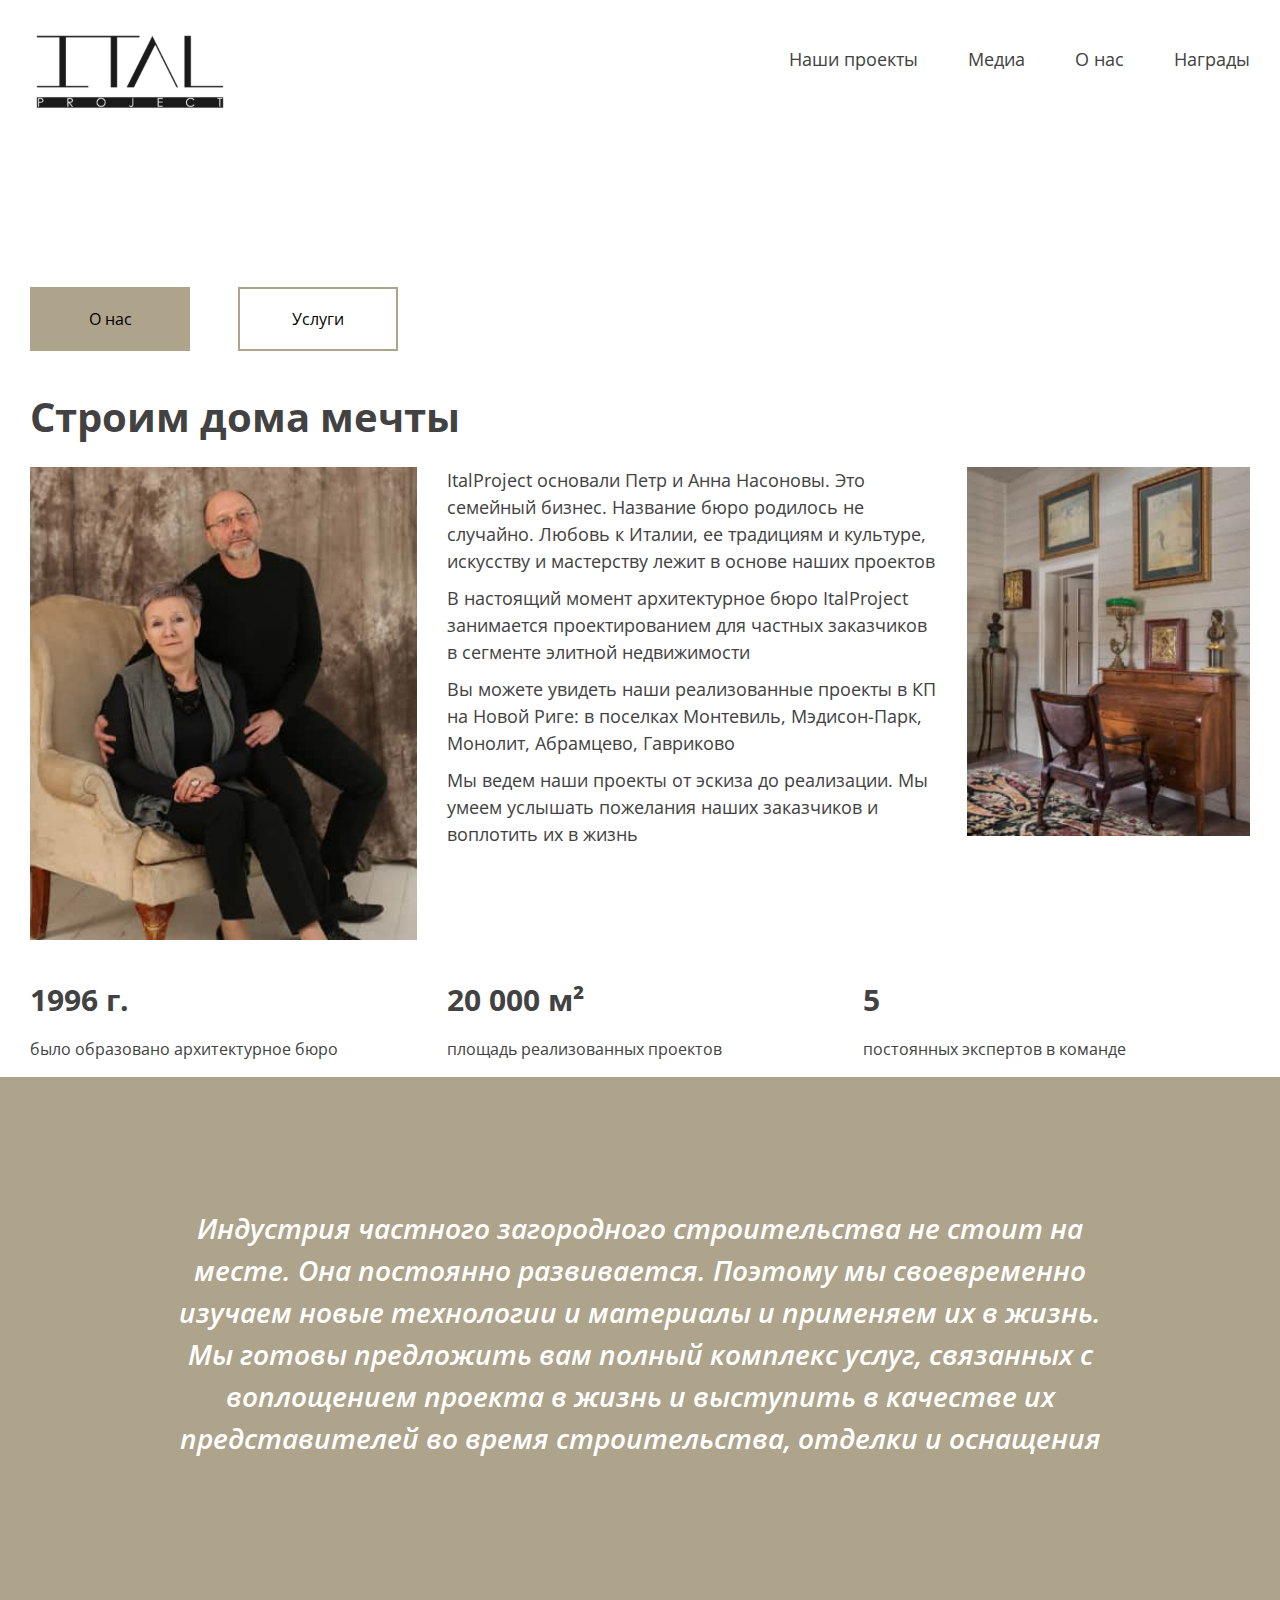
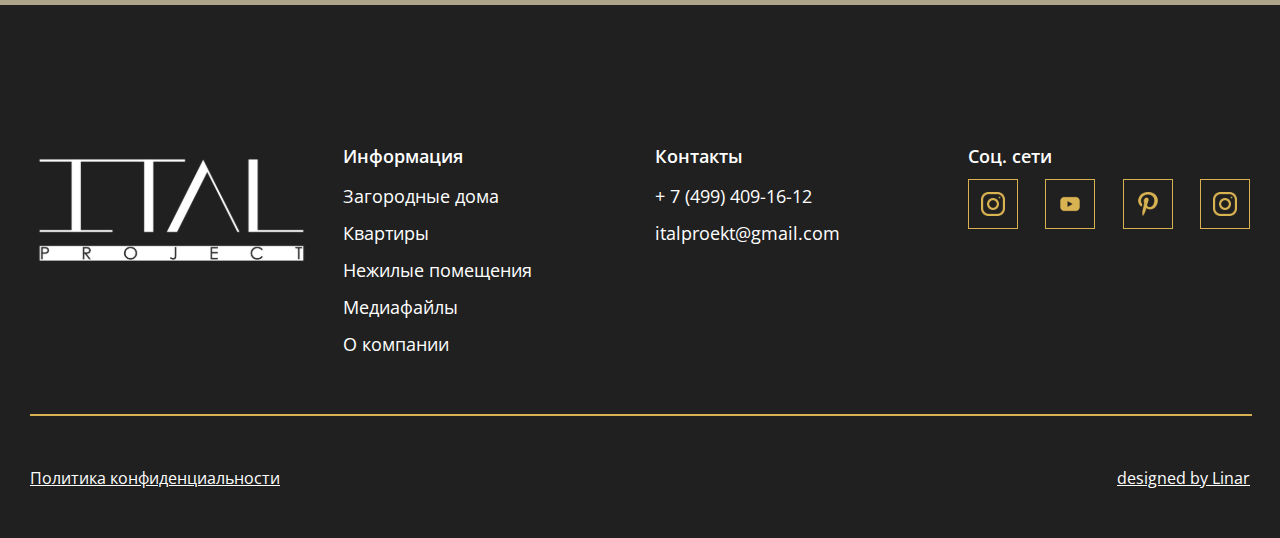
==== commit 8430dc06: "Add files via upload" ====
--- a/about.html
+++ b/about.html
@@ -51,8 +51,8 @@
                     <nav class="nav-menu">
                         <a class="menu-item" href="portfolio.html">Наши проекты</a>
                         <a class="menu-item" href="media.html">Медиа</a>
-                        <a class="menu-item" href="#">О нас</a>
-                        <a class="menu-item" href="#">Контакты</a>
+                        <a class="menu-item" href="about.html">О нас</a>
+                        <a class="menu-item" href="awards.html">Награды</a>
                     </nav>
                 </div>
             </div>
@@ -64,7 +64,9 @@
                     <li><a class="menu-item" href="portfolio.html">Наши проекты</a></li>
                     <li><a class="menu-item" href="media.html">Медиа</a></li>
                     <li><a class="menu-item" href="about.html">О нас</a></li>
-                    <li><a class="menu-item" href="#">Контакты</a></li>
+                    <li><a class="menu-item" href="awards.html">Награды</a></li>
+                    <li><a class="menu-item" href="publications.html">Публикации</a></li>
+                    <li><a class="menu-item" href="reviews.html">Отзывы</a></li>
                 </ul>
             </div>
         </div>
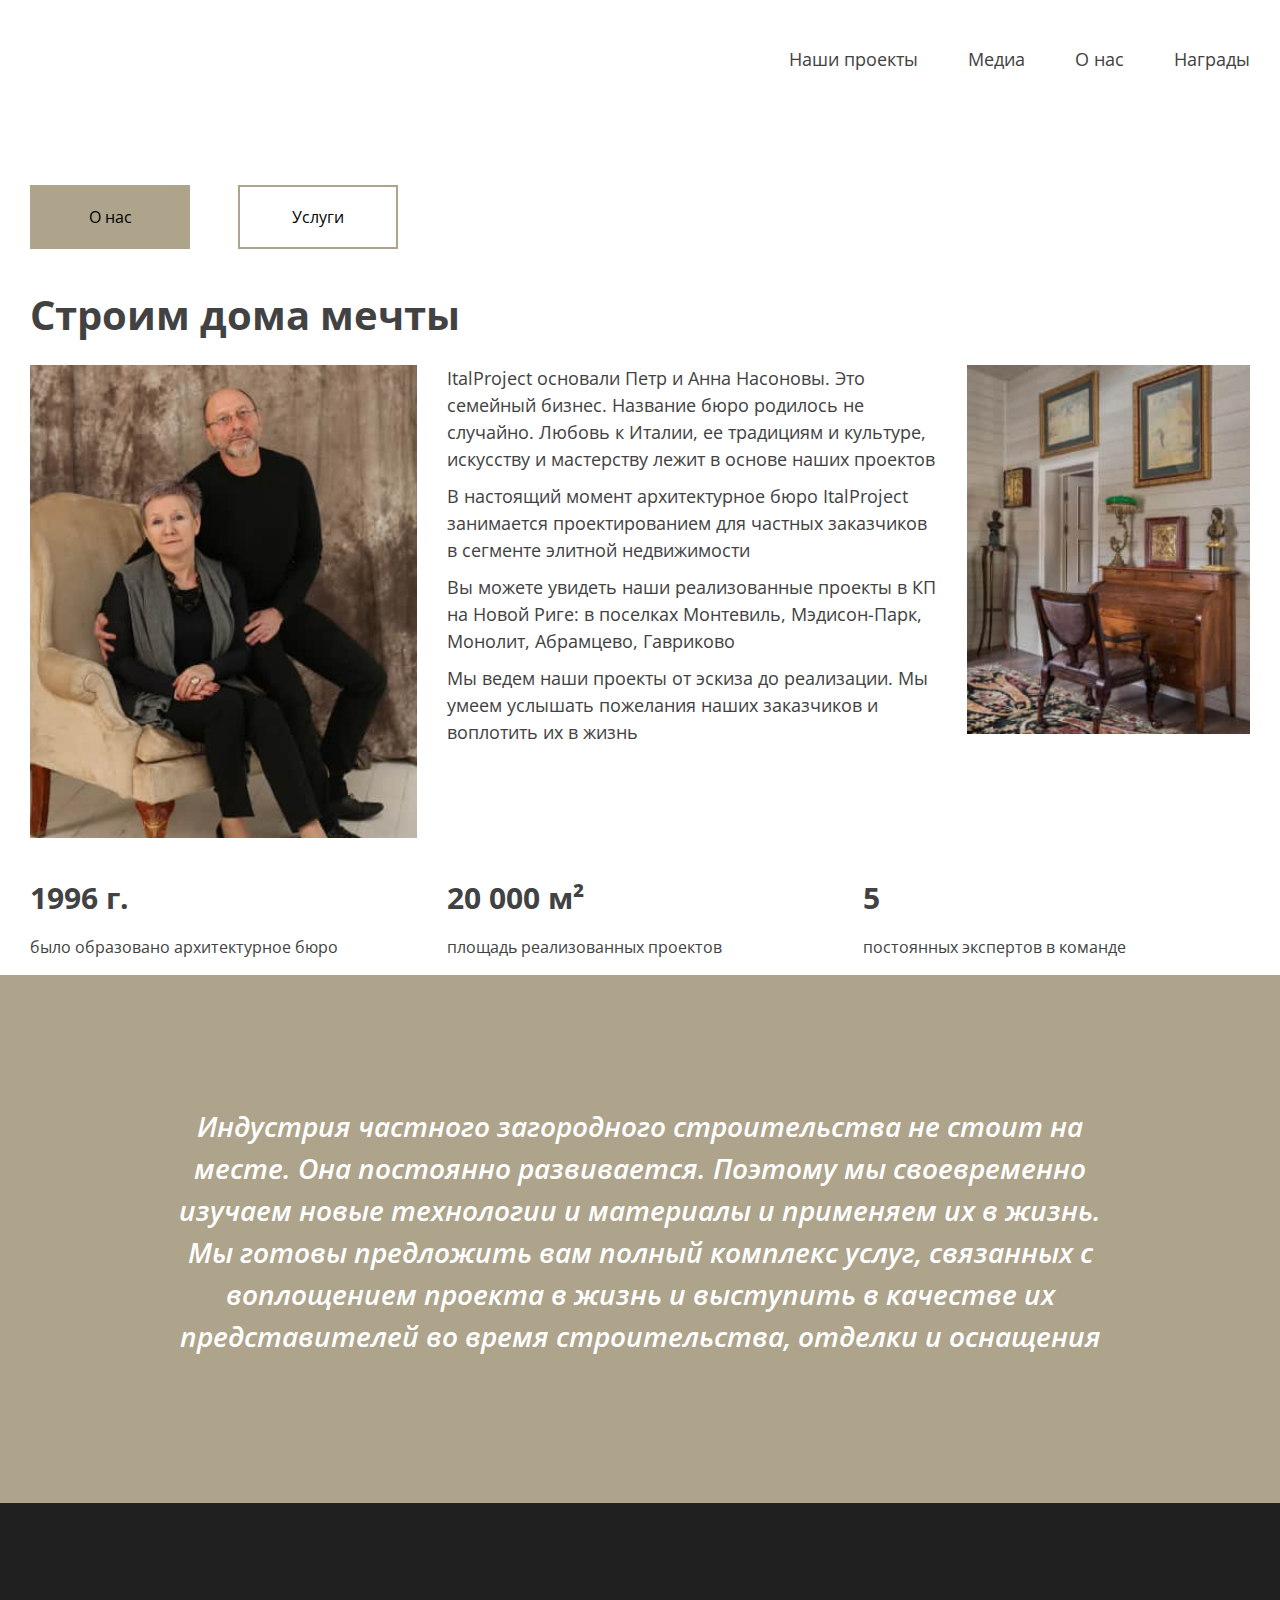
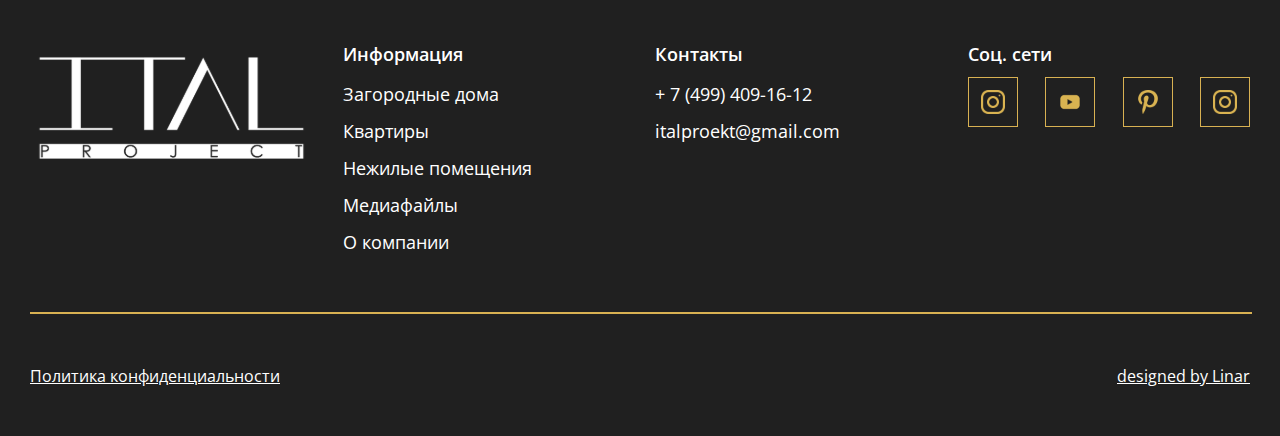
==== commit eb5d4e44: "comit" ====
--- a/about.html
+++ b/about.html
@@ -276,7 +276,7 @@
             <div class="row">
                 <div class="col-5 col-md-3">
                     <a href="#" class="footer__logo">
-                        <img src="/assets/images/logo-white.svg" alt="" srcset="">
+                        <img src="assets/images/logo-white.svg" alt="" srcset="">
                     </a>
                 </div>
                 <div class=" col-md-3 footer-mob__none">
@@ -302,22 +302,22 @@
                         <div class="footer__social">
                             <div class="social__item">
                                 <a href="#">
-                                    <img src="/assets/images/footer-in.svg" alt="">
+                                    <img src="assets/images/footer-in.svg" alt="">
                                 </a>
                             </div>
                             <div class="social__item">
                                 <a href="#">
-                                    <img src="/assets/images/footer-yt.svg" alt="">
+                                    <img src="assets/images/footer-yt.svg" alt="">
                                 </a>
                             </div>
                             <div class="social__item">
                                 <a href="#">
-                                    <img src="/assets/images/footer-pin.svg" alt="">
+                                    <img src="assets/images/footer-pin.svg" alt="">
                                 </a>
                             </div>
                             <div class="social__item">
                                 <a href="#">
-                                    <img src="/assets/images/footer-in.svg" alt="">
+                                    <img src="assets/images/footer-in.svg" alt="">
                                 </a>
                             </div>
                         </div>
--- a/assets/css/style.css
+++ b/assets/css/style.css
@@ -1 +1 @@
-@import url("https://fonts.googleapis.com/css2?family=Open+Sans:wght@300;400;500;600;700&family=Red+Hat+Display:wght@400;500;700&family=Roboto&display=swap");#page-preloader{position:fixed;left:0;top:0;right:0;bottom:0;background:#000;z-index:100500;display:-ms-flexbox;display:flex;-ms-flex-align:center;align-items:center;-ms-flex-pack:center;justify-content:center}.cssload-loader{width:180px;height:180px;perspective:1000px}.cssload-inner{position:absolute;width:100%;height:100%;box-sizing:border-box;-o-box-sizing:border-box;-ms-box-sizing:border-box;-webkit-box-sizing:border-box;-moz-box-sizing:border-box;border-radius:50%;-o-border-radius:50%;-ms-border-radius:50%;-webkit-border-radius:50%;-moz-border-radius:50%}.cssload-inner.cssload-one{left:0;top:0;animation:a 1.15s linear infinite;-o-animation:a 1.15s linear infinite;-ms-animation:a 1.15s linear infinite;-webkit-animation:a 1.15s linear infinite;-moz-animation:a 1.15s linear infinite;border-bottom:8px solid #52057b}.cssload-inner.cssload-two{right:0;top:0;animation:b 1.15s linear infinite;-o-animation:b 1.15s linear infinite;-ms-animation:b 1.15s linear infinite;-webkit-animation:b 1.15s linear infinite;-moz-animation:b 1.15s linear infinite;border-right:8px solid #892cdc}.cssload-inner.cssload-three{right:0;bottom:0;animation:c 1.15s linear infinite;-o-animation:c 1.15s linear infinite;-ms-animation:c 1.15s linear infinite;-webkit-animation:c 1.15s linear infinite;-moz-animation:c 1.15s linear infinite;border-top:8px solid #bc6ff1}@keyframes a{0%{transform:rotateX(35deg) rotateY(-45deg) rotate(0deg)}to{transform:rotateX(35deg) rotateY(-45deg) rotate(1turn)}}@keyframes b{0%{transform:rotateX(50deg) rotateY(10deg) rotate(0deg)}to{transform:rotateX(50deg) rotateY(10deg) rotate(1turn)}}@keyframes c{0%{transform:rotateX(35deg) rotateY(55deg) rotate(0deg)}to{transform:rotateX(35deg) rotateY(55deg) rotate(1turn)}}body,html{font-family:Open Sans,sans-serif;overflow-x:hidden}body::-webkit-scrollbar,html::-webkit-scrollbar{display:none}ul{list-style:none;margin:0;padding:0}a{color:#892cdc;transition:.3s ease}a:hover{color:#54178b;text-decoration:none}button{font-family:Open Sans,sans-serif}img{width:100%;height:auto}h1,h2,h3,h4,h5,h6{line-height:1.3;margin-bottom:.6em}h1{font-size:50px}@media screen and (max-width:1200px){h1{font-size:42px}}@media screen and (max-width:576px){h1{font-size:32px}}h2{font-size:40px}h3{font-size:30px}@media screen and (max-width:1200px){h3{font-size:26px}}@media screen and (max-width:576px){h3{font-size:20px}}input,textarea{width:100%;border:none;padding:5px 15px}input:focus,textarea:focus{outline:none;border:none}button{margin:0;padding:0;border:none;background-color:transparent}button:focus{outline:none;border:none}.svg-icon{fill:#892cdc}.section-header{font-weight:600;font-size:46px;color:#424242}@media screen and (max-width:576px){.section-header{font-size:25px}}.orange-btn{display:block;color:#fff;margin-top:20px;font-weight:600;font-size:18px;text-align:center;width:260px;padding:18px;background:#d8b152;transition:.2s}.orange-btn:hover{box-shadow:inset 0 0 6px #443717;color:#fff}.services__card{position:relative;background-image:url(/assets/images/services-img1.jpg);background-size:cover;background-repeat:no-repeat;-ms-flex-pack:center;justify-content:center;-ms-flex-align:center;align-items:center;background-position:50%;display:-ms-flexbox;display:flex}.services__card:hover{background-size:103%}.services__card .services__card_header{font-weight:600;font-size:28px;color:#fff}.services__card:before{content:"";display:block;padding-top:100%}.services__card .services__card_btn{background:#d8b152;width:260px;padding:18px;text-align:center;color:#fff;display:none}.services__card .services__card_btn:hover{box-shadow:inset 0 0 6px #443717}.services__card .services__card_layer{-ms-flex-pack:center;justify-content:center;-ms-flex-align:center;align-items:center;display:-ms-flexbox;display:flex;position:absolute;width:100%;height:100%;background:rgba(80,61,43,.7);transition:.3s;-ms-flex-direction:column;flex-direction:column}.services__card .services__card_layer:hover{background:rgba(80,61,43,.486)}.services__card .services__card_layer:hover .services__card_btn{display:block}@media screen and (max-width:576px){.footer-mob__none{display:none}}.footer-mob__block{display:none}@media screen and (max-width:576px){.footer-mob__block{display:block}}.position-relative{position:relative}.position-absolute{position:absolute}.z-index{z-index:5}.header-wh{padding-top:16px;height:80vh}.header-wh .header-logo:after{content:url(/assets/images/logo-white.svg);width:100%}.header-wh .nav-menu{padding-top:30px;-ms-flex-pack:end;justify-content:flex-end;display:-ms-flexbox;display:flex}@media screen and (max-width:767px){.header-wh .nav-menu{display:none}}.header-wh .nav-menu a{font-size:18px;color:#fff;border-bottom:2px solid #d8b25200;margin-left:50px}.header-wh .nav-menu a:hover{border-bottom:2px solid #d8b152;padding-bottom:5px}.header-wh .wrapper{margin-top:70px}.header-wh .wrapper h1{font-weight:600;font-size:56px;color:#fff}@media screen and (max-width:576px){.header-wh .wrapper h1{font-size:25px;margin-bottom:27px}}.header-wh .wrapper .wrapper__btn{display:-ms-flexbox;display:flex;-ms-flex-direction:column;flex-direction:column}.header-wh .wrapper .wrapper__btn p{color:#fff;font-size:18px}.header-wh .wrapper .wrapper__btn a{display:block;color:#fff;margin-top:20px;font-weight:600;font-size:18px;text-align:center;width:260px;padding:18px;background:#d8b152;transition:.2s}.header-wh .wrapper .wrapper__btn a:hover{box-shadow:inset 0 0 6px #443717}@media screen and (max-width:576px){.header-wh .wrapper .wrapper__btn a{width:100%}}.header-wh .header__slider{width:100%;height:80vh;position:absolute;top:0;left:0;z-index:-1;overflow:hidden}@media screen and (max-width:576px){.header-wh .header__slider{height:90vh}}.header-wh .swiper{width:100%;height:100%}.header-wh .swiper-slide{text-align:center;font-size:18px;background:#fff;display:-ms-flexbox;display:flex;-ms-flex-pack:center;justify-content:center;-ms-flex-align:center;align-items:center}.header-wh .swiper-slide img{display:block;width:100%;height:100%;-o-object-fit:cover;object-fit:cover}.header-wh .swiper-pagination-bullet,.header-wh .swiper-pagination-bullet-active{transform:scale(1);width:20px;height:20px;z-index:3}.header-wh .swiper-pagination-bullet{background:none;border:1px solid #fff}.header-wh .swiper-pagination-bullet-active{background:#fff}.header-wh .swiper-container-horizontal>.swiper-pagination-bullets .swiper-pagination-bullet{margin:0 8px}.header-bc{padding-top:16px}.header-bc .header-logo:after{content:url(/assets/images/Logo_Ital_black.svg);width:100%}.header-bc .nav-menu{padding-top:30px;-ms-flex-pack:end;justify-content:flex-end;display:-ms-flexbox;display:flex}@media screen and (max-width:767px){.header-bc .nav-menu{display:none}}.header-bc .nav-menu a{font-size:18px;color:#424242;border-bottom:2px solid #3f2d0100;margin-left:50px}.header-bc .nav-menu a:hover{border-bottom:2px solid #d8b152}.burger-menu{display:none}@media screen and (max-width:767px){.burger-menu{display:block}}@keyframes d{50%{width:100%;height:100%;background-color:#fff}to{width:100%;height:100%;border-radius:0;background-color:#fff}}@keyframes e{0%{width:100%;height:100%}}.burger-menu a,.burger-menu li{margin:75px 0 -55px;color:#aaa;font:14pt Roboto,sans-serif;font-weight:700;line-height:1.8;text-decoration:none;text-transform:none;list-style:none;outline:0;display:none;z-index:100}.burger-menu a:hover,.burger-menu li:hover{color:#555}.burger-menu li{width:100%;text-align:center}.burger-menu a:focus{display:block;color:#333;background-color:#eee;transition:all .5s}.burger-menu #burger,.burger-menu #burger:after,.burger-menu #burger:before,.burger-menu #trigger{position:absolute;top:30px;right:15px;background:#d8b152;width:60px;height:2px;transition:.2s ease;cursor:pointer;z-index:12}.burger-menu #burger:before{width:44px}.burger-menu #trigger{height:25px;background:none}.burger-menu #burger:before{content:" ";top:10px;right:0}.burger-menu #burger:after{content:" ";top:20px;right:0}.burger-menu #menu{position:absolute;margin:0;padding:0;width:55px;height:55px;z-index:10;animation:e .2s both;transition:.2s;right:0;top:0}.burger-menu #menu-toggle:checked+#trigger+#burger+#menu{animation:d .3s ease both}.burger-menu #menu-toggle:checked+#trigger~#menu>li,.burger-menu a{display:block}.burger-menu [type=checkbox]:checked,.burger-menu [type=checkbox]:not(:checked){display:none}.footer{padding:140px 0 48px;background-color:#202020;color:#fff}@media screen and (max-width:576px){.footer{padding-top:90px}}.footer .footer__section{display:-ms-flexbox;display:flex;-ms-flex-direction:column;flex-direction:column}.footer .footer__section .footer__title{font-weight:600;font-size:18px}.footer .footer__section a{color:#fff;font-size:18px;line-height:35px;border-bottom:2px solid #a58d5000}.footer .footer__section a:hover{border-bottom:2px solid #d8b152}.footer .footer__social{display:-ms-flexbox;display:flex;-ms-flex-pack:justify;justify-content:space-between}@media screen and (max-width:576px){.footer .footer__social{margin-top:50px}}.footer .footer__social .social__item{width:50px;height:50px;border:1px solid #d8b152;box-sizing:border-box;display:-ms-flexbox;display:flex;-ms-flex-align:center;align-items:center;-ms-flex-pack:center;justify-content:center;transition:.2s}.footer .footer__social .social__item img{width:24px}.footer .footer__social .social__item:hover{background-color:#d8b2523d}.footer hr{margin:50px 0;border:1px solid #d8b152;width:100%}.footer .privacy{-ms-flex-pack:justify;justify-content:space-between}.footer .privacy a{font-size:16px;color:#fff;text-decoration:underline}@media screen and (max-width:576px){.footer .privacy a{display:block;margin:15px}}@media screen and (max-width:576px){.footer .privacy{text-align:center}}.footer .footer-mob__accordion{display:none;margin-top:50px}@media screen and (max-width:576px){.footer .footer-mob__accordion{display:block}}.footer .footer-mob__accordion .accordion{color:#fff;padding:10px;width:100%;text-align:left;border-top:1px solid #d8b152;border-bottom:1px solid #d8b152;outline:none;transition:.4s}.footer .footer-mob__accordion .accordion:hover,.footer .footer-mob__accordion .active{background-color:#d8b152}.footer .footer-mob__accordion .accordion:after{content:"+";font-size:20px;color:#fff;float:right;margin-left:5px}.footer .footer-mob__accordion .active:after{content:"+";transform:rotate(45deg)}.footer .footer-mob__accordion .panel{padding:0 18px;display:none;overflow:hidden;background:none}.services{margin-top:120px}.services .services__card{position:relative;background-image:url(/assets/images/services-img1.jpg);background-size:cover;background-repeat:no-repeat;-ms-flex-pack:center;justify-content:center;-ms-flex-align:center;align-items:center;background-position:50%;display:-ms-flexbox;display:flex}@media screen and (max-width:576px){.services .services__card{margin-top:30px}}.services .services__card:hover{background-size:103%}.services .services__card .services__card_header{font-weight:600;font-size:28px;color:#fff}.services .services__card:before{content:"";display:block;padding-top:100%}.services .services__card .services__card_btn{background:#d8b152;width:260px;padding:18px;text-align:center;color:#fff;display:none}.services .services__card .services__card_btn:hover{box-shadow:inset 0 0 6px #443717}.services .services__card .services__card_layer{-ms-flex-pack:center;justify-content:center;-ms-flex-align:center;align-items:center;display:-ms-flexbox;display:flex;position:absolute;width:100%;height:100%;background:rgba(80,61,43,.7);transition:.3s;-ms-flex-direction:column;flex-direction:column}.services .services__card .services__card_layer:hover{background:rgba(80,61,43,.486)}.services .services__card .services__card_layer:hover .services__card_btn{display:block}.connect{margin-top:120px}.connect .connect-img{margin-top:40px;width:100%;-o-object-fit:cover;object-fit:cover}.connect .connect-img:before{content:"";display:block;height:100%}.connect .orange-btn{margin:50px auto}.reviews .reviews__card .card__header{display:-ms-flexbox;display:flex;-ms-flex-pack:justify;justify-content:space-between}.reviews .reviews__card .card__header .client__info{display:-ms-flexbox;display:flex}.reviews .reviews__card .card__header .card__img{width:40px;height:40px;-o-object-fit:cover;object-fit:cover}.reviews .reviews__card .card__header .card__img img{border-radius:50%}.reviews .reviews__card .card__header .card__format{font-size:12px;font-weight:400}.reviews .reviews__card .card__header .card__format p{margin-bottom:0}.reviews .reviews__card .card__header .card__format .fomat{font-weight:700}.reviews .reviews__slider{position:relative;width:95%;margin:0 auto;margin-top:70px}.reviews .reviews__slider .swiper{width:95%;height:100%}.reviews .reviews__slider .swiper-slide{text-align:center;font-size:18px;background:#fff;display:-ms-flexbox;display:flex;-ms-flex-pack:center;justify-content:center;-ms-flex-align:center;align-items:center}.reviews .reviews__slider .swiper-slide img{display:block;width:100%;height:100%;-o-object-fit:cover;object-fit:cover}.reviews .reviews__slider .swiper-button-next,.reviews .reviews__slider .swiper-button-prev{border:2px solid #d8b152;background:#d8b152}.reviews .reviews__slider .swiper-button-next.swiper-button-disabled,.reviews .reviews__slider .swiper-button-prev.swiper-button-disabled{background:#fff}.reviews .reviews__slider .swiper-button-next:after,.reviews .reviews__slider .swiper-button-prev:after{background-image:url(/assets/images/icons/rev-arrow.svg);opacity:1;background-position:50%}.new-reviews{margin:60px 0 140px}.new-reviews .new-reviews__form{margin:60px 0 0}.new-reviews .new-reviews__form .form__author input{border:2px solid #aea38b;box-sizing:border-box;padding:18px;margin-bottom:20px}.new-reviews .new-reviews__form .form__author .orange-btn{width:100%}.new-reviews .new-reviews__form .form__text textarea{width:100%;border:2px solid #aea38b;box-sizing:border-box;padding:18px}.media{padding:20px 0 140px}@media screen and (max-width:576px){.media .services__card{margin-top:30px}}.awards .awards__card{position:relative;border-bottom:1px solid #aea38b;padding:50px 0}.awards .awards__card .awards__card_img{-o-object-fit:contain;object-fit:contain}.awards .awards__card .awards__card_info{color:#424242}.awards .awards__card .awards__card_info .awards__card_header{font-size:28px}.awards .awards__card .awards__card_info p{font-size:18px}.awards .awards__card .awards__card_info .orange-btn{position:absolute;bottom:0;left:0}@media screen and (max-width:576px){.awards .awards__card .awards__card_info .orange-btn{position:relative;width:100%}}.publications{margin-bottom:140px}.publications .publications__card{margin-top:50px;color:#424242;border-bottom:1px solid #aea38b;padding-bottom:50px}.publications .publications__card .publications__card_header{font-size:28px;font-weight:600}.publications .publications__card .publications__card_text{font-size:18px}.publications .publications__card .orange-btn{width:100%}.portfolio .more-info{min-height:100px;padding:20px;background:#aea38b;color:#fff;font-size:18px;box-sizing:border-box;display:-ms-flexbox;display:flex;-ms-flex-pack:center;justify-content:center;-ms-flex-align:center;align-items:center;text-align:center}@media screen and (max-width:576px){.portfolio .more-info{margin:15px 0}}.portfolio .more-info p{margin:0}.portfolio .project-min-info{margin-top:70px}.portfolio .project-min-info .project-min-info__img{-o-object-fit:cover;object-fit:cover}@media screen and (max-width:576px){.portfolio .project-min-info .project-min-info__text{margin-top:50px}}.portfolio .project-min-info .project-min-info__text li{font-size:18px;line-height:150%;margin-bottom:10px}.portfolio-hall{margin-top:140px}@media screen and (max-width:576px){.portfolio-hall{margin-top:50px}}.portfolio-hall .header-info{display:-ms-flexbox;display:flex}.portfolio-hall .header-info img{width:30%;-o-object-fit:cover;object-fit:cover;-o-object-position:center;object-position:center}.portfolio-hall .header-info p{margin-left:40px;font-size:18px;line-height:150%;color:#424242}@media screen and (max-width:576px){.portfolio-hall .header-info p{margin:0}}.portfolio-hall .section-text{margin-top:50px}.portfolio-salon{margin-top:120px;color:#424242}.portfolio-salon .salon-img{-o-object-fit:cover;object-fit:cover}.portfolio-salon .salon-text li{font-size:18px;line-height:150%;margin-bottom:10px}.portfolio-salon .salon-paragraph{padding:50px 0}.portfolio-salon .salon-paragraph .paragraph-img{height:100%;position:relative;display:-ms-flexbox;display:flex;-ms-flex-pack:justify;justify-content:space-between}.portfolio-salon .salon-paragraph .paragraph-img img{width:45%;-o-object-fit:contain;object-fit:contain}.portfolio-salon .salon-paragraph .paragraph-img .top{position:absolute;top:0;left:0}@media screen and (max-width:576px){.portfolio-salon .salon-paragraph .paragraph-img .top{position:relative}}.portfolio-salon .salon-paragraph .paragraph-img .bottom{position:absolute;bottom:0;right:0}@media screen and (max-width:576px){.portfolio-salon .salon-paragraph .paragraph-img .bottom{position:relative}}@media screen and (max-width:576px){.portfolio-salon .salon-paragraph .paragraph-text{margin-top:50px}}.portfolio-salon .salon-paragraph .paragraph-text li{margin-bottom:10px;font-weight:400;font-size:18px;line-height:150%;color:#424242}.kitchen{margin:140px 0 60px;color:#424242}@media screen and (max-width:576px){.kitchen{margin-top:50px}}.kitchen .header-text li{margin-bottom:10px;font-size:18px;line-height:150%}.kitchen .header-img{-o-object-fit:cover;object-fit:cover}.kitchen .slogan{margin-top:60px}.kitchen .kitchen-paragraph{margin-top:50px}.kitchen .kitchen-paragraph .paragraph-img img{-o-object-fit:cover;object-fit:cover}.kitchen .kitchen-paragraph .paragraph-text{height:100%;display:-ms-flexbox;display:flex;-ms-flex-align:center;align-items:center;vertical-align:middle;margin-bottom:10px;font-weight:400;font-size:18px;line-height:150%;color:#424242}.services .services-card{padding-bottom:40px}.services .services-card .card__header{display:-ms-flexbox;display:flex;-ms-flex-align:end;align-items:flex-end;padding-bottom:15px;-ms-flex-pack:justify;justify-content:space-between}.services .services-card .card__header .num{font-size:28px;color:#d8b152;margin:0}.services .services-card .card__header hr{width:70%;color:#503d2b}.services .services-card .card__text{font-size:18px;color:#424242}.slogan{padding:130px 0;background:#aea38b}.slogan .slogan-container{max-width:960px;margin:0 auto}.slogan .slogan-container .slogan-text{font-family:Open Sans;text-align:center;font-style:italic;font-weight:600;font-size:28px;line-height:150%;color:#fff}@media screen and (max-width:576px){.slogan .slogan-container .slogan-text{font-size:18px}}.portfolion__timeline{display:-ms-flexbox;display:flex;-ms-flex-wrap:wrap;flex-wrap:wrap;-ms-flex-pack:end;justify-content:flex-end;margin-top:60px}.portfolion__timeline_card{width:33%;padding:30px 0 60px;text-align:center;border-top:1px solid #aea38b;color:#424242;position:relative}@media screen and (max-width:576px){.portfolion__timeline_card{width:100%;border-top:none;border-left:1px solid #aea38b;padding-right:10px}}.portfolion__timeline_card h3{padding-bottom:20px;font-weight:600;font-size:36px}.portfolion__timeline_card p{font-size:18px}@media screen and (max-width:576px){.portfolion__timeline_card p{width:90%;margin:0 auto}}.portfolion__timeline_card:before{content:url(/assets/images/icons/timeline-dot.svg);position:absolute;top:0;transform:translateY(-10px)}@media screen and (max-width:576px){.portfolion__timeline_card:before{top:50%;left:0;transform:translateX(-10px)}}.card-right{border-right:1px solid #aea38b}@media screen and (max-width:576px){.card-right{border-right:none}}.fullscreen-img{height:700px}.fullscreen-img img{height:100%;-o-object-fit:cover;object-fit:cover}@media screen and (max-width:576px){.fullscreen-img{height:400px}}.about{margin-top:110px}@media screen and (max-width:576px){.about{margin-top:50px}}.about .tabs-button{border:2px solid #aea38b;box-sizing:border-box;width:160px;padding:18px 0;margin-right:40px;margin-bottom:40px;transition:.3s}.about .button-ative,.about .tabs-button:hover{background-color:#aea38b}.about .tab-content{display:none;color:#424242}.about .tab-content .tab-content__text{font-size:18px}.about .tab-content .tab-content__text li{margin-bottom:10px}.about .tab-content .more-info{margin-top:40px}.about .tab-active__content{display:block}.about .about-prices .about-prices__card{text-align:center;color:#424242;margin-bottom:50px}.about .about-prices .about-prices__card .card-img{height:220px;margin-bottom:20px}.about .about-prices .about-prices__card .card-img img{height:100%;-o-object-fit:cover;object-fit:cover}.about .about-prices .about-prices__card .card-text__info{font-size:18px;margin-bottom:20px}.about .about-prices .about-prices__card .card-text__price{font-size:28px;margin-bottom:20px}.about .about-prices .about-prices__card .orange-btn{margin:0 auto}:root{--swiper-theme-color:#fff}.swiper-container{margin-left:auto;margin-right:auto;position:relative;overflow:hidden;list-style:none;padding:0;z-index:1}.swiper-container-vertical>.swiper-wrapper{-ms-flex-direction:column;flex-direction:column}.swiper-wrapper{position:relative;width:100%;height:100%;z-index:1;display:-ms-flexbox;display:flex;transition-property:transform;box-sizing:content-box}.swiper-container-android .swiper-slide,.swiper-wrapper{transform:translateZ(0)}.swiper-container-multirow>.swiper-wrapper{-ms-flex-wrap:wrap;flex-wrap:wrap}.swiper-container-multirow-column>.swiper-wrapper{-ms-flex-wrap:wrap;flex-wrap:wrap;-ms-flex-direction:column;flex-direction:column}.swiper-container-free-mode>.swiper-wrapper{transition-timing-function:ease-out;margin:0 auto}.swiper-slide{-ms-flex-negative:0;flex-shrink:0;width:100%;height:100%;position:relative;transition-property:transform}.swiper-slide-invisible-blank{visibility:hidden}.swiper-container-autoheight,.swiper-container-autoheight .swiper-slide{height:auto}.swiper-container-autoheight .swiper-wrapper{-ms-flex-align:start;align-items:flex-start;transition-property:transform,height}.swiper-container-3d{perspective:1200px}.swiper-container-3d .swiper-cube-shadow,.swiper-container-3d .swiper-slide,.swiper-container-3d .swiper-slide-shadow-bottom,.swiper-container-3d .swiper-slide-shadow-left,.swiper-container-3d .swiper-slide-shadow-right,.swiper-container-3d .swiper-slide-shadow-top,.swiper-container-3d .swiper-wrapper{transform-style:preserve-3d}.swiper-container-3d .swiper-slide-shadow-bottom,.swiper-container-3d .swiper-slide-shadow-left,.swiper-container-3d .swiper-slide-shadow-right,.swiper-container-3d .swiper-slide-shadow-top{position:absolute;left:0;top:0;width:100%;height:100%;pointer-events:none;z-index:10}.swiper-container-3d .swiper-slide-shadow-left{background-image:linear-gradient(270deg,rgba(0,0,0,.5),transparent)}.swiper-container-3d .swiper-slide-shadow-right{background-image:linear-gradient(90deg,rgba(0,0,0,.5),transparent)}.swiper-container-3d .swiper-slide-shadow-top{background-image:linear-gradient(0deg,rgba(0,0,0,.5),transparent)}.swiper-container-3d .swiper-slide-shadow-bottom{background-image:linear-gradient(180deg,rgba(0,0,0,.5),transparent)}.swiper-container-css-mode>.swiper-wrapper{overflow:auto;scrollbar-width:none;-ms-overflow-style:none}.swiper-container-css-mode>.swiper-wrapper::-webkit-scrollbar{display:none}.swiper-container-css-mode>.swiper-wrapper>.swiper-slide{scroll-snap-align:start start}.swiper-container-horizontal.swiper-container-css-mode>.swiper-wrapper{-ms-scroll-snap-type:x mandatory;scroll-snap-type:x mandatory}.swiper-container-vertical.swiper-container-css-mode>.swiper-wrapper{-ms-scroll-snap-type:y mandatory;scroll-snap-type:y mandatory}:root{--swiper-navigation-size:44px}.swiper-button-next,.swiper-button-prev{position:absolute;top:50%;margin-top:calc(-1 * var(--swiper-navigation-size) / 2);z-index:10;cursor:pointer;display:-ms-flexbox;display:flex;-ms-flex-align:center;align-items:center;-ms-flex-pack:center;justify-content:center;color:var(--swiper-navigation-color,var(--swiper-theme-color));padding:10px;background-color:#fff;border-radius:50%;box-shadow:0 3px 4px 0 #616161}.swiper-button-next.swiper-button-disabled,.swiper-button-prev.swiper-button-disabled{opacity:.35;cursor:auto;pointer-events:none}.swiper-button-next:after,.swiper-button-prev:after{background-image:url(../images/icons/arrow-down-black.svg);background-repeat:no-repeat;display:inline-block;content:"";width:15px;height:15px;background-size:contain}.swiper-button-prev,.swiper-container-rtl .swiper-button-next{left:10px;right:auto}.swiper-button-prev:after,.swiper-container-rtl .swiper-button-next:after{transform:rotate(90deg)}.swiper-button-next,.swiper-container-rtl .swiper-button-prev{right:10px;left:auto}.swiper-button-next:after,.swiper-container-rtl .swiper-button-prev:after{transform:rotate(-90deg)}.swiper-button-next.swiper-button-white,.swiper-button-prev.swiper-button-white{--swiper-navigation-color:#fff}.swiper-button-next.swiper-button-black,.swiper-button-prev.swiper-button-black{--swiper-navigation-color:#000}.swiper-button-lock{display:none}.swiper-pagination{position:absolute;text-align:center;transition:opacity .3s;transform:translateZ(0);z-index:10}.swiper-pagination.swiper-pagination-hidden{opacity:0}.swiper-container-horizontal>.swiper-pagination-bullets,.swiper-pagination-custom,.swiper-pagination-fraction{bottom:10px;left:0;width:100%}.swiper-pagination-bullets-dynamic{overflow:hidden;font-size:0}.swiper-pagination-bullets-dynamic .swiper-pagination-bullet{transform:scale(.33);position:relative}.swiper-pagination-bullets-dynamic .swiper-pagination-bullet-active,.swiper-pagination-bullets-dynamic .swiper-pagination-bullet-active-main{transform:scale(1)}.swiper-pagination-bullets-dynamic .swiper-pagination-bullet-active-prev{transform:scale(.66)}.swiper-pagination-bullets-dynamic .swiper-pagination-bullet-active-prev-prev{transform:scale(.33)}.swiper-pagination-bullets-dynamic .swiper-pagination-bullet-active-next{transform:scale(.66)}.swiper-pagination-bullets-dynamic .swiper-pagination-bullet-active-next-next{transform:scale(.33)}.swiper-pagination-bullet{width:8px;height:8px;display:inline-block;border-radius:100%;background:#000;opacity:.4}button.swiper-pagination-bullet{border:none;margin:0;padding:0;box-shadow:none;-webkit-appearance:none;appearance:none}.swiper-pagination-clickable .swiper-pagination-bullet{cursor:pointer}.swiper-pagination-bullet-active{opacity:1;background:var(--swiper-pagination-color,var(--swiper-theme-color));transform:scale(1.6);box-shadow:0 3px 4px 0 #616161}.swiper-container-vertical>.swiper-pagination-bullets{right:10px;top:50%;transform:translate3d(0,-50%,0)}.swiper-container-vertical>.swiper-pagination-bullets .swiper-pagination-bullet{margin:6px 0;display:block}.swiper-container-vertical>.swiper-pagination-bullets.swiper-pagination-bullets-dynamic{top:50%;transform:translateY(-50%);width:8px}.swiper-container-vertical>.swiper-pagination-bullets.swiper-pagination-bullets-dynamic .swiper-pagination-bullet{display:inline-block;transition:transform .2s,top .2s}.swiper-container-horizontal>.swiper-pagination-bullets .swiper-pagination-bullet{margin:0 4px}.swiper-container-horizontal>.swiper-pagination-bullets.swiper-pagination-bullets-dynamic{left:50%;transform:translateX(-50%);white-space:nowrap}.swiper-container-horizontal>.swiper-pagination-bullets.swiper-pagination-bullets-dynamic .swiper-pagination-bullet{transition:transform .2s,left .2s}.swiper-container-horizontal.swiper-container-rtl>.swiper-pagination-bullets-dynamic .swiper-pagination-bullet{transition:transform .2s,right .2s}.swiper-pagination-progressbar{background:rgba(0,0,0,.25);position:absolute}.swiper-pagination-progressbar .swiper-pagination-progressbar-fill{background:var(--swiper-pagination-color,var(--swiper-theme-color));position:absolute;left:0;top:0;width:100%;height:100%;transform:scale(0);transform-origin:left top}.swiper-container-rtl .swiper-pagination-progressbar .swiper-pagination-progressbar-fill{transform-origin:right top}.swiper-container-horizontal>.swiper-pagination-progressbar,.swiper-container-vertical>.swiper-pagination-progressbar.swiper-pagination-progressbar-opposite{width:100%;height:4px;left:0;top:0}.swiper-container-horizontal>.swiper-pagination-progressbar.swiper-pagination-progressbar-opposite,.swiper-container-vertical>.swiper-pagination-progressbar{width:4px;height:100%;left:0;top:0}.swiper-pagination-white{--swiper-pagination-color:#fff}.swiper-pagination-black{--swiper-pagination-color:#000}.swiper-pagination-lock{display:none}.swiper-scrollbar{border-radius:10px;position:relative;-ms-touch-action:none;background:rgba(0,0,0,.1)}.swiper-container-horizontal>.swiper-scrollbar{position:absolute;left:1%;bottom:3px;z-index:50;height:5px;width:98%}.swiper-container-vertical>.swiper-scrollbar{position:absolute;right:3px;top:1%;z-index:50;width:5px;height:98%}.swiper-scrollbar-drag{height:100%;width:100%;position:relative;background:rgba(0,0,0,.5);border-radius:10px;left:0;top:0}.swiper-scrollbar-cursor-drag{cursor:move}.swiper-scrollbar-lock{display:none}.swiper-zoom-container{width:100%;height:100%;display:-ms-flexbox;display:flex;-ms-flex-pack:center;justify-content:center;-ms-flex-align:center;align-items:center;text-align:center}.swiper-zoom-container>canvas,.swiper-zoom-container>img,.swiper-zoom-container>svg{max-width:100%;max-height:100%;-o-object-fit:contain;object-fit:contain}.swiper-slide-zoomed{cursor:move}.swiper-lazy-preloader{width:42px;height:42px;position:absolute;left:50%;top:50%;margin-left:-21px;margin-top:-21px;z-index:10;transform-origin:50%;animation:f 1s infinite linear;box-sizing:border-box;border:4px solid var(--swiper-preloader-color,var(--swiper-theme-color));border-radius:50%;border-top-color:transparent}.swiper-lazy-preloader-white{--swiper-preloader-color:#fff}.swiper-lazy-preloader-black{--swiper-preloader-color:#000}@keyframes f{to{transform:rotate(1turn)}}.swiper-container .swiper-notification{position:absolute;left:0;top:0;pointer-events:none;opacity:0;z-index:-1000}.swiper-container-fade.swiper-container-free-mode .swiper-slide{transition-timing-function:ease-out}.swiper-container-fade .swiper-slide{pointer-events:none;transition-property:opacity}.swiper-container-fade .swiper-slide .swiper-slide{pointer-events:none}.swiper-container-fade .swiper-slide-active,.swiper-container-fade .swiper-slide-active .swiper-slide-active{pointer-events:auto}.swiper-container-cube{overflow:visible}.swiper-container-cube .swiper-slide{pointer-events:none;-webkit-backface-visibility:hidden;backface-visibility:hidden;z-index:1;visibility:hidden;transform-origin:0 0;width:100%;height:100%}.swiper-container-cube .swiper-slide .swiper-slide{pointer-events:none}.swiper-container-cube.swiper-container-rtl .swiper-slide{transform-origin:100% 0}.swiper-container-cube .swiper-slide-active,.swiper-container-cube .swiper-slide-active .swiper-slide-active{pointer-events:auto}.swiper-container-cube .swiper-slide-active,.swiper-container-cube .swiper-slide-next,.swiper-container-cube .swiper-slide-next+.swiper-slide,.swiper-container-cube .swiper-slide-prev{pointer-events:auto;visibility:visible}.swiper-container-cube .swiper-slide-shadow-bottom,.swiper-container-cube .swiper-slide-shadow-left,.swiper-container-cube .swiper-slide-shadow-right,.swiper-container-cube .swiper-slide-shadow-top{z-index:0;-webkit-backface-visibility:hidden;backface-visibility:hidden}.swiper-container-cube .swiper-cube-shadow{position:absolute;left:0;bottom:0;width:100%;height:100%;background:#000;opacity:.6;filter:blur(50px);z-index:0}.swiper-container-flip{overflow:visible}.swiper-container-flip .swiper-slide{pointer-events:none;-webkit-backface-visibility:hidden;backface-visibility:hidden;z-index:1}.swiper-container-flip .swiper-slide .swiper-slide{pointer-events:none}.swiper-container-flip .swiper-slide-active,.swiper-container-flip .swiper-slide-active .swiper-slide-active{pointer-events:auto}.swiper-container-flip .swiper-slide-shadow-bottom,.swiper-container-flip .swiper-slide-shadow-left,.swiper-container-flip .swiper-slide-shadow-right,.swiper-container-flip .swiper-slide-shadow-top{z-index:0;-webkit-backface-visibility:hidden;backface-visibility:hidden}.swiper-slide{text-align:center;font-size:18px;background:#fff;display:-ms-flexbox;display:flex;-ms-flex-pack:center;justify-content:center;-ms-flex-align:center;align-items:center}.gallery-thumbs{margin-top:10px}+@import url("https://fonts.googleapis.com/css2?family=Open+Sans:wght@300;400;500;600;700&family=Red+Hat+Display:wght@400;500;700&family=Roboto&display=swap");#page-preloader{position:fixed;left:0;top:0;right:0;bottom:0;background:#000;z-index:100500;display:-ms-flexbox;display:flex;-ms-flex-align:center;align-items:center;-ms-flex-pack:center;justify-content:center}.cssload-loader{width:180px;height:180px;perspective:1000px}.cssload-inner{position:absolute;width:100%;height:100%;box-sizing:border-box;-o-box-sizing:border-box;-ms-box-sizing:border-box;-webkit-box-sizing:border-box;-moz-box-sizing:border-box;border-radius:50%;-o-border-radius:50%;-ms-border-radius:50%;-webkit-border-radius:50%;-moz-border-radius:50%}.cssload-inner.cssload-one{left:0;top:0;animation:a 1.15s linear infinite;-o-animation:a 1.15s linear infinite;-ms-animation:a 1.15s linear infinite;-webkit-animation:a 1.15s linear infinite;-moz-animation:a 1.15s linear infinite;border-bottom:8px solid #52057b}.cssload-inner.cssload-two{right:0;top:0;animation:b 1.15s linear infinite;-o-animation:b 1.15s linear infinite;-ms-animation:b 1.15s linear infinite;-webkit-animation:b 1.15s linear infinite;-moz-animation:b 1.15s linear infinite;border-right:8px solid #892cdc}.cssload-inner.cssload-three{right:0;bottom:0;animation:c 1.15s linear infinite;-o-animation:c 1.15s linear infinite;-ms-animation:c 1.15s linear infinite;-webkit-animation:c 1.15s linear infinite;-moz-animation:c 1.15s linear infinite;border-top:8px solid #bc6ff1}@keyframes a{0%{transform:rotateX(35deg) rotateY(-45deg) rotate(0deg)}to{transform:rotateX(35deg) rotateY(-45deg) rotate(1turn)}}@keyframes b{0%{transform:rotateX(50deg) rotateY(10deg) rotate(0deg)}to{transform:rotateX(50deg) rotateY(10deg) rotate(1turn)}}@keyframes c{0%{transform:rotateX(35deg) rotateY(55deg) rotate(0deg)}to{transform:rotateX(35deg) rotateY(55deg) rotate(1turn)}}body,html{font-family:Open Sans,sans-serif;overflow-x:hidden}body::-webkit-scrollbar,html::-webkit-scrollbar{display:none}ul{list-style:none;margin:0;padding:0}a{color:#892cdc;transition:.3s ease}a:hover{color:#54178b;text-decoration:none}button{font-family:Open Sans,sans-serif}img{width:100%;height:auto}h1,h2,h3,h4,h5,h6{line-height:1.3;margin-bottom:.6em}h1{font-size:50px}@media screen and (max-width:1200px){h1{font-size:42px}}@media screen and (max-width:576px){h1{font-size:32px}}h2{font-size:40px}h3{font-size:30px}@media screen and (max-width:1200px){h3{font-size:26px}}@media screen and (max-width:576px){h3{font-size:20px}}input,textarea{width:100%;border:none;padding:5px 15px}input:focus,textarea:focus{outline:none;border:none}button{margin:0;padding:0;border:none;background-color:transparent}button:focus{outline:none;border:none}.svg-icon{fill:#892cdc}.section-header{font-weight:600;font-size:46px;color:#424242}@media screen and (max-width:576px){.section-header{font-size:25px}}.orange-btn{display:block;color:#fff;margin-top:20px;font-weight:600;font-size:18px;text-align:center;width:260px;padding:18px;background:#d8b152;transition:.2s}.orange-btn:hover{box-shadow:inset 0 0 6px #443717;color:#fff}.services__card{position:relative;background-image:url(./../images/services-img1.jpg);background-size:cover;background-repeat:no-repeat;-ms-flex-pack:center;justify-content:center;-ms-flex-align:center;align-items:center;background-position:50%;display:-ms-flexbox;display:flex}.services__card:hover{background-size:103%}.services__card .services__card_header{font-weight:600;font-size:28px;color:#fff}.services__card:before{content:"";display:block;padding-top:100%}.services__card .services__card_btn{background:#d8b152;width:260px;padding:18px;text-align:center;color:#fff;display:none}.services__card .services__card_btn:hover{box-shadow:inset 0 0 6px #443717}.services__card .services__card_layer{-ms-flex-pack:center;justify-content:center;-ms-flex-align:center;align-items:center;display:-ms-flexbox;display:flex;position:absolute;width:100%;height:100%;background:rgba(80,61,43,.7);transition:.3s;-ms-flex-direction:column;flex-direction:column}.services__card .services__card_layer:hover{background:rgba(80,61,43,.486)}.services__card .services__card_layer:hover .services__card_btn{display:block}@media screen and (max-width:576px){.footer-mob__none{display:none}}.footer-mob__block{display:none}@media screen and (max-width:576px){.footer-mob__block{display:block}}.position-relative{position:relative}.position-absolute{position:absolute}.z-index{z-index:5}.header-wh{padding-top:16px;height:80vh}.header-wh .header-logo:after{content:url(assets/images/logo-white.svg);width:100%}.header-wh .nav-menu{padding-top:30px;-ms-flex-pack:end;justify-content:flex-end;display:-ms-flexbox;display:flex}@media screen and (max-width:767px){.header-wh .nav-menu{display:none}}.header-wh .nav-menu a{font-size:18px;color:#fff;border-bottom:2px solid #d8b25200;margin-left:50px}.header-wh .nav-menu a:hover{border-bottom:2px solid #d8b152;padding-bottom:5px}.header-wh .wrapper{margin-top:70px}.header-wh .wrapper h1{font-weight:600;font-size:56px;color:#fff}@media screen and (max-width:576px){.header-wh .wrapper h1{font-size:25px;margin-bottom:27px}}.header-wh .wrapper .wrapper__btn{display:-ms-flexbox;display:flex;-ms-flex-direction:column;flex-direction:column}.header-wh .wrapper .wrapper__btn p{color:#fff;font-size:18px}.header-wh .wrapper .wrapper__btn a{display:block;color:#fff;margin-top:20px;font-weight:600;font-size:18px;text-align:center;width:260px;padding:18px;background:#d8b152;transition:.2s}.header-wh .wrapper .wrapper__btn a:hover{box-shadow:inset 0 0 6px #443717}@media screen and (max-width:576px){.header-wh .wrapper .wrapper__btn a{width:100%}}.header-wh .header__slider{width:100%;height:80vh;position:absolute;top:0;left:0;z-index:-1;overflow:hidden}@media screen and (max-width:576px){.header-wh .header__slider{height:90vh}}.header-wh .swiper{width:100%;height:100%}.header-wh .swiper-slide{text-align:center;font-size:18px;background:#fff;display:-ms-flexbox;display:flex;-ms-flex-pack:center;justify-content:center;-ms-flex-align:center;align-items:center}.header-wh .swiper-slide img{display:block;width:100%;height:100%;-o-object-fit:cover;object-fit:cover}.header-wh .swiper-pagination-bullet,.header-wh .swiper-pagination-bullet-active{transform:scale(1);width:20px;height:20px;z-index:3}.header-wh .swiper-pagination-bullet{background:none;border:1px solid #fff}.header-wh .swiper-pagination-bullet-active{background:#fff}.header-wh .swiper-container-horizontal>.swiper-pagination-bullets .swiper-pagination-bullet{margin:0 8px}.header-bc{padding-top:16px}.header-bc .header-logo:after{content:url(assets/images/Logo_Ital_black.svg);width:100%}.header-bc .nav-menu{padding-top:30px;-ms-flex-pack:end;justify-content:flex-end;display:-ms-flexbox;display:flex}@media screen and (max-width:767px){.header-bc .nav-menu{display:none}}.header-bc .nav-menu a{font-size:18px;color:#424242;border-bottom:2px solid #3f2d0100;margin-left:50px}.header-bc .nav-menu a:hover{border-bottom:2px solid #d8b152}.burger-menu{display:none}@media screen and (max-width:767px){.burger-menu{display:block}}@keyframes d{50%{width:100%;height:100%;background-color:#fff}to{width:100%;height:100%;border-radius:0;background-color:#fff}}@keyframes e{0%{width:100%;height:100%}}.burger-menu a,.burger-menu li{margin:75px 0 -55px;color:#aaa;font:14pt Roboto,sans-serif;font-weight:700;line-height:1.8;text-decoration:none;text-transform:none;list-style:none;outline:0;display:none;z-index:100}.burger-menu a:hover,.burger-menu li:hover{color:#555}.burger-menu li{width:100%;text-align:center}.burger-menu a:focus{display:block;color:#333;background-color:#eee;transition:all .5s}.burger-menu #burger,.burger-menu #burger:after,.burger-menu #burger:before,.burger-menu #trigger{position:absolute;top:30px;right:15px;background:#d8b152;width:60px;height:2px;transition:.2s ease;cursor:pointer;z-index:12}.burger-menu #burger:before{width:44px}.burger-menu #trigger{height:25px;background:none}.burger-menu #burger:before{content:" ";top:10px;right:0}.burger-menu #burger:after{content:" ";top:20px;right:0}.burger-menu #menu{position:absolute;margin:0;padding:0;width:55px;height:55px;z-index:10;animation:e .2s both;transition:.2s;right:0;top:0}.burger-menu #menu-toggle:checked+#trigger+#burger+#menu{animation:d .3s ease both}.burger-menu #menu-toggle:checked+#trigger~#menu>li,.burger-menu a{display:block}.burger-menu [type=checkbox]:checked,.burger-menu [type=checkbox]:not(:checked){display:none}.footer{padding:140px 0 48px;background-color:#202020;color:#fff}@media screen and (max-width:576px){.footer{padding-top:90px}}.footer .footer__section{display:-ms-flexbox;display:flex;-ms-flex-direction:column;flex-direction:column}.footer .footer__section .footer__title{font-weight:600;font-size:18px}.footer .footer__section a{color:#fff;font-size:18px;line-height:35px;border-bottom:2px solid #a58d5000}.footer .footer__section a:hover{border-bottom:2px solid #d8b152}.footer .footer__social{display:-ms-flexbox;display:flex;-ms-flex-pack:justify;justify-content:space-between}@media screen and (max-width:576px){.footer .footer__social{margin-top:50px}}.footer .footer__social .social__item{width:50px;height:50px;border:1px solid #d8b152;box-sizing:border-box;display:-ms-flexbox;display:flex;-ms-flex-align:center;align-items:center;-ms-flex-pack:center;justify-content:center;transition:.2s}.footer .footer__social .social__item img{width:24px}.footer .footer__social .social__item:hover{background-color:#d8b2523d}.footer hr{margin:50px 0;border:1px solid #d8b152;width:100%}.footer .privacy{-ms-flex-pack:justify;justify-content:space-between}.footer .privacy a{font-size:16px;color:#fff;text-decoration:underline}@media screen and (max-width:576px){.footer .privacy a{display:block;margin:15px}}@media screen and (max-width:576px){.footer .privacy{text-align:center}}.footer .footer-mob__accordion{display:none;margin-top:50px}@media screen and (max-width:576px){.footer .footer-mob__accordion{display:block}}.footer .footer-mob__accordion .accordion{color:#fff;padding:10px;width:100%;text-align:left;border-top:1px solid #d8b152;border-bottom:1px solid #d8b152;outline:none;transition:.4s}.footer .footer-mob__accordion .accordion:hover,.footer .footer-mob__accordion .active{background-color:#d8b152}.footer .footer-mob__accordion .accordion:after{content:"+";font-size:20px;color:#fff;float:right;margin-left:5px}.footer .footer-mob__accordion .active:after{content:"+";transform:rotate(45deg)}.footer .footer-mob__accordion .panel{padding:0 18px;display:none;overflow:hidden;background:none}.services{margin-top:120px}.services .services__card{position:relative;background-image:url(./../images/services-img1.jpg);background-size:cover;background-repeat:no-repeat;-ms-flex-pack:center;justify-content:center;-ms-flex-align:center;align-items:center;background-position:50%;display:-ms-flexbox;display:flex}@media screen and (max-width:576px){.services .services__card{margin-top:30px}}.services .services__card:hover{background-size:103%}.services .services__card .services__card_header{font-weight:600;font-size:28px;color:#fff}.services .services__card:before{content:"";display:block;padding-top:100%}.services .services__card .services__card_btn{background:#d8b152;width:260px;padding:18px;text-align:center;color:#fff;display:none}.services .services__card .services__card_btn:hover{box-shadow:inset 0 0 6px #443717}.services .services__card .services__card_layer{-ms-flex-pack:center;justify-content:center;-ms-flex-align:center;align-items:center;display:-ms-flexbox;display:flex;position:absolute;width:100%;height:100%;background:rgba(80,61,43,.7);transition:.3s;-ms-flex-direction:column;flex-direction:column}.services .services__card .services__card_layer:hover{background:rgba(80,61,43,.486)}.services .services__card .services__card_layer:hover .services__card_btn{display:block}.connect{margin-top:120px}.connect .connect-img{margin-top:40px;width:100%;-o-object-fit:cover;object-fit:cover}.connect .connect-img:before{content:"";display:block;height:100%}.connect .orange-btn{margin:50px auto}.reviews .reviews__card .card__header{display:-ms-flexbox;display:flex;-ms-flex-pack:justify;justify-content:space-between}.reviews .reviews__card .card__header .client__info{display:-ms-flexbox;display:flex}.reviews .reviews__card .card__header .card__img{width:40px;height:40px;-o-object-fit:cover;object-fit:cover}.reviews .reviews__card .card__header .card__img img{border-radius:50%}.reviews .reviews__card .card__header .card__format{font-size:12px;font-weight:400}.reviews .reviews__card .card__header .card__format p{margin-bottom:0}.reviews .reviews__card .card__header .card__format .fomat{font-weight:700}.reviews .reviews__slider{position:relative;width:95%;margin:0 auto;margin-top:70px}.reviews .reviews__slider .swiper{width:95%;height:100%}.reviews .reviews__slider .swiper-slide{text-align:center;font-size:18px;background:#fff;display:-ms-flexbox;display:flex;-ms-flex-pack:center;justify-content:center;-ms-flex-align:center;align-items:center}.reviews .reviews__slider .swiper-slide img{display:block;width:100%;height:100%;-o-object-fit:cover;object-fit:cover}.reviews .reviews__slider .swiper-button-next,.reviews .reviews__slider .swiper-button-prev{border:2px solid #d8b152;background:#d8b152}.reviews .reviews__slider .swiper-button-next.swiper-button-disabled,.reviews .reviews__slider .swiper-button-prev.swiper-button-disabled{background:#fff}.reviews .reviews__slider .swiper-button-next:after,.reviews .reviews__slider .swiper-button-prev:after{background-image:url(./../images/icons/rev-arrow.svg);opacity:1;background-position:50%}.new-reviews{margin:60px 0 140px}.new-reviews .new-reviews__form{margin:60px 0 0}.new-reviews .new-reviews__form .form__author input{border:2px solid #aea38b;box-sizing:border-box;padding:18px;margin-bottom:20px}.new-reviews .new-reviews__form .form__author .orange-btn{width:100%}.new-reviews .new-reviews__form .form__text textarea{width:100%;border:2px solid #aea38b;box-sizing:border-box;padding:18px}.media{padding:20px 0 140px}@media screen and (max-width:576px){.media .services__card{margin-top:30px}}.awards .awards__card{position:relative;border-bottom:1px solid #aea38b;padding:50px 0}.awards .awards__card .awards__card_img{-o-object-fit:contain;object-fit:contain}.awards .awards__card .awards__card_info{color:#424242}.awards .awards__card .awards__card_info .awards__card_header{font-size:28px}.awards .awards__card .awards__card_info p{font-size:18px}.awards .awards__card .awards__card_info .orange-btn{position:absolute;bottom:0;left:0}@media screen and (max-width:576px){.awards .awards__card .awards__card_info .orange-btn{position:relative;width:100%}}.publications{margin-bottom:140px}.publications .publications__card{margin-top:50px;color:#424242;border-bottom:1px solid #aea38b;padding-bottom:50px}.publications .publications__card .publications__card_header{font-size:28px;font-weight:600}.publications .publications__card .publications__card_text{font-size:18px}.publications .publications__card .orange-btn{width:100%}.portfolio .more-info{min-height:100px;padding:20px;background:#aea38b;color:#fff;font-size:18px;box-sizing:border-box;display:-ms-flexbox;display:flex;-ms-flex-pack:center;justify-content:center;-ms-flex-align:center;align-items:center;text-align:center}@media screen and (max-width:576px){.portfolio .more-info{margin:15px 0}}.portfolio .more-info p{margin:0}.portfolio .project-min-info{margin-top:70px}.portfolio .project-min-info .project-min-info__img{-o-object-fit:cover;object-fit:cover}@media screen and (max-width:576px){.portfolio .project-min-info .project-min-info__text{margin-top:50px}}.portfolio .project-min-info .project-min-info__text li{font-size:18px;line-height:150%;margin-bottom:10px}.portfolio-hall{margin-top:140px}@media screen and (max-width:576px){.portfolio-hall{margin-top:50px}}.portfolio-hall .header-info{display:-ms-flexbox;display:flex}.portfolio-hall .header-info img{width:30%;-o-object-fit:cover;object-fit:cover;-o-object-position:center;object-position:center}.portfolio-hall .header-info p{margin-left:40px;font-size:18px;line-height:150%;color:#424242}@media screen and (max-width:576px){.portfolio-hall .header-info p{margin:0}}.portfolio-hall .section-text{margin-top:50px}.portfolio-salon{margin-top:120px;color:#424242}.portfolio-salon .salon-img{-o-object-fit:cover;object-fit:cover}.portfolio-salon .salon-text li{font-size:18px;line-height:150%;margin-bottom:10px}.portfolio-salon .salon-paragraph{padding:50px 0}.portfolio-salon .salon-paragraph .paragraph-img{height:100%;position:relative;display:-ms-flexbox;display:flex;-ms-flex-pack:justify;justify-content:space-between}.portfolio-salon .salon-paragraph .paragraph-img img{width:45%;-o-object-fit:contain;object-fit:contain}.portfolio-salon .salon-paragraph .paragraph-img .top{position:absolute;top:0;left:0}@media screen and (max-width:576px){.portfolio-salon .salon-paragraph .paragraph-img .top{position:relative}}.portfolio-salon .salon-paragraph .paragraph-img .bottom{position:absolute;bottom:0;right:0}@media screen and (max-width:576px){.portfolio-salon .salon-paragraph .paragraph-img .bottom{position:relative}}@media screen and (max-width:576px){.portfolio-salon .salon-paragraph .paragraph-text{margin-top:50px}}.portfolio-salon .salon-paragraph .paragraph-text li{margin-bottom:10px;font-weight:400;font-size:18px;line-height:150%;color:#424242}.kitchen{margin:140px 0 60px;color:#424242}@media screen and (max-width:576px){.kitchen{margin-top:50px}}.kitchen .header-text li{margin-bottom:10px;font-size:18px;line-height:150%}.kitchen .header-img{-o-object-fit:cover;object-fit:cover}.kitchen .slogan{margin-top:60px}.kitchen .kitchen-paragraph{margin-top:50px}.kitchen .kitchen-paragraph .paragraph-img img{-o-object-fit:cover;object-fit:cover}.kitchen .kitchen-paragraph .paragraph-text{height:100%;display:-ms-flexbox;display:flex;-ms-flex-align:center;align-items:center;vertical-align:middle;margin-bottom:10px;font-weight:400;font-size:18px;line-height:150%;color:#424242}.services .services-card{padding-bottom:40px}.services .services-card .card__header{display:-ms-flexbox;display:flex;-ms-flex-align:end;align-items:flex-end;padding-bottom:15px;-ms-flex-pack:justify;justify-content:space-between}.services .services-card .card__header .num{font-size:28px;color:#d8b152;margin:0}.services .services-card .card__header hr{width:70%;color:#503d2b}.services .services-card .card__text{font-size:18px;color:#424242}.slogan{padding:130px 0;background:#aea38b}.slogan .slogan-container{max-width:960px;margin:0 auto}.slogan .slogan-container .slogan-text{font-family:Open Sans;text-align:center;font-style:italic;font-weight:600;font-size:28px;line-height:150%;color:#fff}@media screen and (max-width:576px){.slogan .slogan-container .slogan-text{font-size:18px}}.portfolion__timeline{display:-ms-flexbox;display:flex;-ms-flex-wrap:wrap;flex-wrap:wrap;-ms-flex-pack:end;justify-content:flex-end;margin-top:60px}.portfolion__timeline_card{width:33%;padding:30px 0 60px;text-align:center;border-top:1px solid #aea38b;color:#424242;position:relative}@media screen and (max-width:576px){.portfolion__timeline_card{width:100%;border-top:none;border-left:1px solid #aea38b;padding-right:10px}}.portfolion__timeline_card h3{padding-bottom:20px;font-weight:600;font-size:36px}.portfolion__timeline_card p{font-size:18px}@media screen and (max-width:576px){.portfolion__timeline_card p{width:90%;margin:0 auto}}.portfolion__timeline_card:before{content:url(./../images/icons/timeline-dot.svg);position:absolute;top:0;transform:translateY(-10px)}@media screen and (max-width:576px){.portfolion__timeline_card:before{top:50%;left:0;transform:translateX(-10px)}}.card-right{border-right:1px solid #aea38b}@media screen and (max-width:576px){.card-right{border-right:none}}.fullscreen-img{height:700px}.fullscreen-img img{height:100%;-o-object-fit:cover;object-fit:cover}@media screen and (max-width:576px){.fullscreen-img{height:400px}}.about{margin-top:110px}@media screen and (max-width:576px){.about{margin-top:50px}}.about .tabs-button{border:2px solid #aea38b;box-sizing:border-box;width:160px;padding:18px 0;margin-right:40px;margin-bottom:40px;transition:.3s}.about .button-ative,.about .tabs-button:hover{background-color:#aea38b}.about .tab-content{display:none;color:#424242}.about .tab-content .tab-content__text{font-size:18px}.about .tab-content .tab-content__text li{margin-bottom:10px}.about .tab-content .more-info{margin-top:40px}.about .tab-active__content{display:block}.about .about-prices .about-prices__card{text-align:center;color:#424242;margin-bottom:50px}.about .about-prices .about-prices__card .card-img{height:220px;margin-bottom:20px}.about .about-prices .about-prices__card .card-img img{height:100%;-o-object-fit:cover;object-fit:cover}.about .about-prices .about-prices__card .card-text__info{font-size:18px;margin-bottom:20px}.about .about-prices .about-prices__card .card-text__price{font-size:28px;margin-bottom:20px}.about .about-prices .about-prices__card .orange-btn{margin:0 auto}:root{--swiper-theme-color:#fff}.swiper-container{margin-left:auto;margin-right:auto;position:relative;overflow:hidden;list-style:none;padding:0;z-index:1}.swiper-container-vertical>.swiper-wrapper{-ms-flex-direction:column;flex-direction:column}.swiper-wrapper{position:relative;width:100%;height:100%;z-index:1;display:-ms-flexbox;display:flex;transition-property:transform;box-sizing:content-box}.swiper-container-android .swiper-slide,.swiper-wrapper{transform:translateZ(0)}.swiper-container-multirow>.swiper-wrapper{-ms-flex-wrap:wrap;flex-wrap:wrap}.swiper-container-multirow-column>.swiper-wrapper{-ms-flex-wrap:wrap;flex-wrap:wrap;-ms-flex-direction:column;flex-direction:column}.swiper-container-free-mode>.swiper-wrapper{transition-timing-function:ease-out;margin:0 auto}.swiper-slide{-ms-flex-negative:0;flex-shrink:0;width:100%;height:100%;position:relative;transition-property:transform}.swiper-slide-invisible-blank{visibility:hidden}.swiper-container-autoheight,.swiper-container-autoheight .swiper-slide{height:auto}.swiper-container-autoheight .swiper-wrapper{-ms-flex-align:start;align-items:flex-start;transition-property:transform,height}.swiper-container-3d{perspective:1200px}.swiper-container-3d .swiper-cube-shadow,.swiper-container-3d .swiper-slide,.swiper-container-3d .swiper-slide-shadow-bottom,.swiper-container-3d .swiper-slide-shadow-left,.swiper-container-3d .swiper-slide-shadow-right,.swiper-container-3d .swiper-slide-shadow-top,.swiper-container-3d .swiper-wrapper{transform-style:preserve-3d}.swiper-container-3d .swiper-slide-shadow-bottom,.swiper-container-3d .swiper-slide-shadow-left,.swiper-container-3d .swiper-slide-shadow-right,.swiper-container-3d .swiper-slide-shadow-top{position:absolute;left:0;top:0;width:100%;height:100%;pointer-events:none;z-index:10}.swiper-container-3d .swiper-slide-shadow-left{background-image:linear-gradient(270deg,rgba(0,0,0,.5),transparent)}.swiper-container-3d .swiper-slide-shadow-right{background-image:linear-gradient(90deg,rgba(0,0,0,.5),transparent)}.swiper-container-3d .swiper-slide-shadow-top{background-image:linear-gradient(0deg,rgba(0,0,0,.5),transparent)}.swiper-container-3d .swiper-slide-shadow-bottom{background-image:linear-gradient(180deg,rgba(0,0,0,.5),transparent)}.swiper-container-css-mode>.swiper-wrapper{overflow:auto;scrollbar-width:none;-ms-overflow-style:none}.swiper-container-css-mode>.swiper-wrapper::-webkit-scrollbar{display:none}.swiper-container-css-mode>.swiper-wrapper>.swiper-slide{scroll-snap-align:start start}.swiper-container-horizontal.swiper-container-css-mode>.swiper-wrapper{-ms-scroll-snap-type:x mandatory;scroll-snap-type:x mandatory}.swiper-container-vertical.swiper-container-css-mode>.swiper-wrapper{-ms-scroll-snap-type:y mandatory;scroll-snap-type:y mandatory}:root{--swiper-navigation-size:44px}.swiper-button-next,.swiper-button-prev{position:absolute;top:50%;margin-top:calc(-1 * var(--swiper-navigation-size) / 2);z-index:10;cursor:pointer;display:-ms-flexbox;display:flex;-ms-flex-align:center;align-items:center;-ms-flex-pack:center;justify-content:center;color:var(--swiper-navigation-color,var(--swiper-theme-color));padding:10px;background-color:#fff;border-radius:50%;box-shadow:0 3px 4px 0 #616161}.swiper-button-next.swiper-button-disabled,.swiper-button-prev.swiper-button-disabled{opacity:.35;cursor:auto;pointer-events:none}.swiper-button-next:after,.swiper-button-prev:after{background-image:url(../images/icons/arrow-down-black.svg);background-repeat:no-repeat;display:inline-block;content:"";width:15px;height:15px;background-size:contain}.swiper-button-prev,.swiper-container-rtl .swiper-button-next{left:10px;right:auto}.swiper-button-prev:after,.swiper-container-rtl .swiper-button-next:after{transform:rotate(90deg)}.swiper-button-next,.swiper-container-rtl .swiper-button-prev{right:10px;left:auto}.swiper-button-next:after,.swiper-container-rtl .swiper-button-prev:after{transform:rotate(-90deg)}.swiper-button-next.swiper-button-white,.swiper-button-prev.swiper-button-white{--swiper-navigation-color:#fff}.swiper-button-next.swiper-button-black,.swiper-button-prev.swiper-button-black{--swiper-navigation-color:#000}.swiper-button-lock{display:none}.swiper-pagination{position:absolute;text-align:center;transition:opacity .3s;transform:translateZ(0);z-index:10}.swiper-pagination.swiper-pagination-hidden{opacity:0}.swiper-container-horizontal>.swiper-pagination-bullets,.swiper-pagination-custom,.swiper-pagination-fraction{bottom:10px;left:0;width:100%}.swiper-pagination-bullets-dynamic{overflow:hidden;font-size:0}.swiper-pagination-bullets-dynamic .swiper-pagination-bullet{transform:scale(.33);position:relative}.swiper-pagination-bullets-dynamic .swiper-pagination-bullet-active,.swiper-pagination-bullets-dynamic .swiper-pagination-bullet-active-main{transform:scale(1)}.swiper-pagination-bullets-dynamic .swiper-pagination-bullet-active-prev{transform:scale(.66)}.swiper-pagination-bullets-dynamic .swiper-pagination-bullet-active-prev-prev{transform:scale(.33)}.swiper-pagination-bullets-dynamic .swiper-pagination-bullet-active-next{transform:scale(.66)}.swiper-pagination-bullets-dynamic .swiper-pagination-bullet-active-next-next{transform:scale(.33)}.swiper-pagination-bullet{width:8px;height:8px;display:inline-block;border-radius:100%;background:#000;opacity:.4}button.swiper-pagination-bullet{border:none;margin:0;padding:0;box-shadow:none;-webkit-appearance:none;appearance:none}.swiper-pagination-clickable .swiper-pagination-bullet{cursor:pointer}.swiper-pagination-bullet-active{opacity:1;background:var(--swiper-pagination-color,var(--swiper-theme-color));transform:scale(1.6);box-shadow:0 3px 4px 0 #616161}.swiper-container-vertical>.swiper-pagination-bullets{right:10px;top:50%;transform:translate3d(0,-50%,0)}.swiper-container-vertical>.swiper-pagination-bullets .swiper-pagination-bullet{margin:6px 0;display:block}.swiper-container-vertical>.swiper-pagination-bullets.swiper-pagination-bullets-dynamic{top:50%;transform:translateY(-50%);width:8px}.swiper-container-vertical>.swiper-pagination-bullets.swiper-pagination-bullets-dynamic .swiper-pagination-bullet{display:inline-block;transition:transform .2s,top .2s}.swiper-container-horizontal>.swiper-pagination-bullets .swiper-pagination-bullet{margin:0 4px}.swiper-container-horizontal>.swiper-pagination-bullets.swiper-pagination-bullets-dynamic{left:50%;transform:translateX(-50%);white-space:nowrap}.swiper-container-horizontal>.swiper-pagination-bullets.swiper-pagination-bullets-dynamic .swiper-pagination-bullet{transition:transform .2s,left .2s}.swiper-container-horizontal.swiper-container-rtl>.swiper-pagination-bullets-dynamic .swiper-pagination-bullet{transition:transform .2s,right .2s}.swiper-pagination-progressbar{background:rgba(0,0,0,.25);position:absolute}.swiper-pagination-progressbar .swiper-pagination-progressbar-fill{background:var(--swiper-pagination-color,var(--swiper-theme-color));position:absolute;left:0;top:0;width:100%;height:100%;transform:scale(0);transform-origin:left top}.swiper-container-rtl .swiper-pagination-progressbar .swiper-pagination-progressbar-fill{transform-origin:right top}.swiper-container-horizontal>.swiper-pagination-progressbar,.swiper-container-vertical>.swiper-pagination-progressbar.swiper-pagination-progressbar-opposite{width:100%;height:4px;left:0;top:0}.swiper-container-horizontal>.swiper-pagination-progressbar.swiper-pagination-progressbar-opposite,.swiper-container-vertical>.swiper-pagination-progressbar{width:4px;height:100%;left:0;top:0}.swiper-pagination-white{--swiper-pagination-color:#fff}.swiper-pagination-black{--swiper-pagination-color:#000}.swiper-pagination-lock{display:none}.swiper-scrollbar{border-radius:10px;position:relative;-ms-touch-action:none;background:rgba(0,0,0,.1)}.swiper-container-horizontal>.swiper-scrollbar{position:absolute;left:1%;bottom:3px;z-index:50;height:5px;width:98%}.swiper-container-vertical>.swiper-scrollbar{position:absolute;right:3px;top:1%;z-index:50;width:5px;height:98%}.swiper-scrollbar-drag{height:100%;width:100%;position:relative;background:rgba(0,0,0,.5);border-radius:10px;left:0;top:0}.swiper-scrollbar-cursor-drag{cursor:move}.swiper-scrollbar-lock{display:none}.swiper-zoom-container{width:100%;height:100%;display:-ms-flexbox;display:flex;-ms-flex-pack:center;justify-content:center;-ms-flex-align:center;align-items:center;text-align:center}.swiper-zoom-container>canvas,.swiper-zoom-container>img,.swiper-zoom-container>svg{max-width:100%;max-height:100%;-o-object-fit:contain;object-fit:contain}.swiper-slide-zoomed{cursor:move}.swiper-lazy-preloader{width:42px;height:42px;position:absolute;left:50%;top:50%;margin-left:-21px;margin-top:-21px;z-index:10;transform-origin:50%;animation:f 1s infinite linear;box-sizing:border-box;border:4px solid var(--swiper-preloader-color,var(--swiper-theme-color));border-radius:50%;border-top-color:transparent}.swiper-lazy-preloader-white{--swiper-preloader-color:#fff}.swiper-lazy-preloader-black{--swiper-preloader-color:#000}@keyframes f{to{transform:rotate(1turn)}}.swiper-container .swiper-notification{position:absolute;left:0;top:0;pointer-events:none;opacity:0;z-index:-1000}.swiper-container-fade.swiper-container-free-mode .swiper-slide{transition-timing-function:ease-out}.swiper-container-fade .swiper-slide{pointer-events:none;transition-property:opacity}.swiper-container-fade .swiper-slide .swiper-slide{pointer-events:none}.swiper-container-fade .swiper-slide-active,.swiper-container-fade .swiper-slide-active .swiper-slide-active{pointer-events:auto}.swiper-container-cube{overflow:visible}.swiper-container-cube .swiper-slide{pointer-events:none;-webkit-backface-visibility:hidden;backface-visibility:hidden;z-index:1;visibility:hidden;transform-origin:0 0;width:100%;height:100%}.swiper-container-cube .swiper-slide .swiper-slide{pointer-events:none}.swiper-container-cube.swiper-container-rtl .swiper-slide{transform-origin:100% 0}.swiper-container-cube .swiper-slide-active,.swiper-container-cube .swiper-slide-active .swiper-slide-active{pointer-events:auto}.swiper-container-cube .swiper-slide-active,.swiper-container-cube .swiper-slide-next,.swiper-container-cube .swiper-slide-next+.swiper-slide,.swiper-container-cube .swiper-slide-prev{pointer-events:auto;visibility:visible}.swiper-container-cube .swiper-slide-shadow-bottom,.swiper-container-cube .swiper-slide-shadow-left,.swiper-container-cube .swiper-slide-shadow-right,.swiper-container-cube .swiper-slide-shadow-top{z-index:0;-webkit-backface-visibility:hidden;backface-visibility:hidden}.swiper-container-cube .swiper-cube-shadow{position:absolute;left:0;bottom:0;width:100%;height:100%;background:#000;opacity:.6;filter:blur(50px);z-index:0}.swiper-container-flip{overflow:visible}.swiper-container-flip .swiper-slide{pointer-events:none;-webkit-backface-visibility:hidden;backface-visibility:hidden;z-index:1}.swiper-container-flip .swiper-slide .swiper-slide{pointer-events:none}.swiper-container-flip .swiper-slide-active,.swiper-container-flip .swiper-slide-active .swiper-slide-active{pointer-events:auto}.swiper-container-flip .swiper-slide-shadow-bottom,.swiper-container-flip .swiper-slide-shadow-left,.swiper-container-flip .swiper-slide-shadow-right,.swiper-container-flip .swiper-slide-shadow-top{z-index:0;-webkit-backface-visibility:hidden;backface-visibility:hidden}.swiper-slide{text-align:center;font-size:18px;background:#fff;display:-ms-flexbox;display:flex;-ms-flex-pack:center;justify-content:center;-ms-flex-align:center;align-items:center}.gallery-thumbs{margin-top:10px}